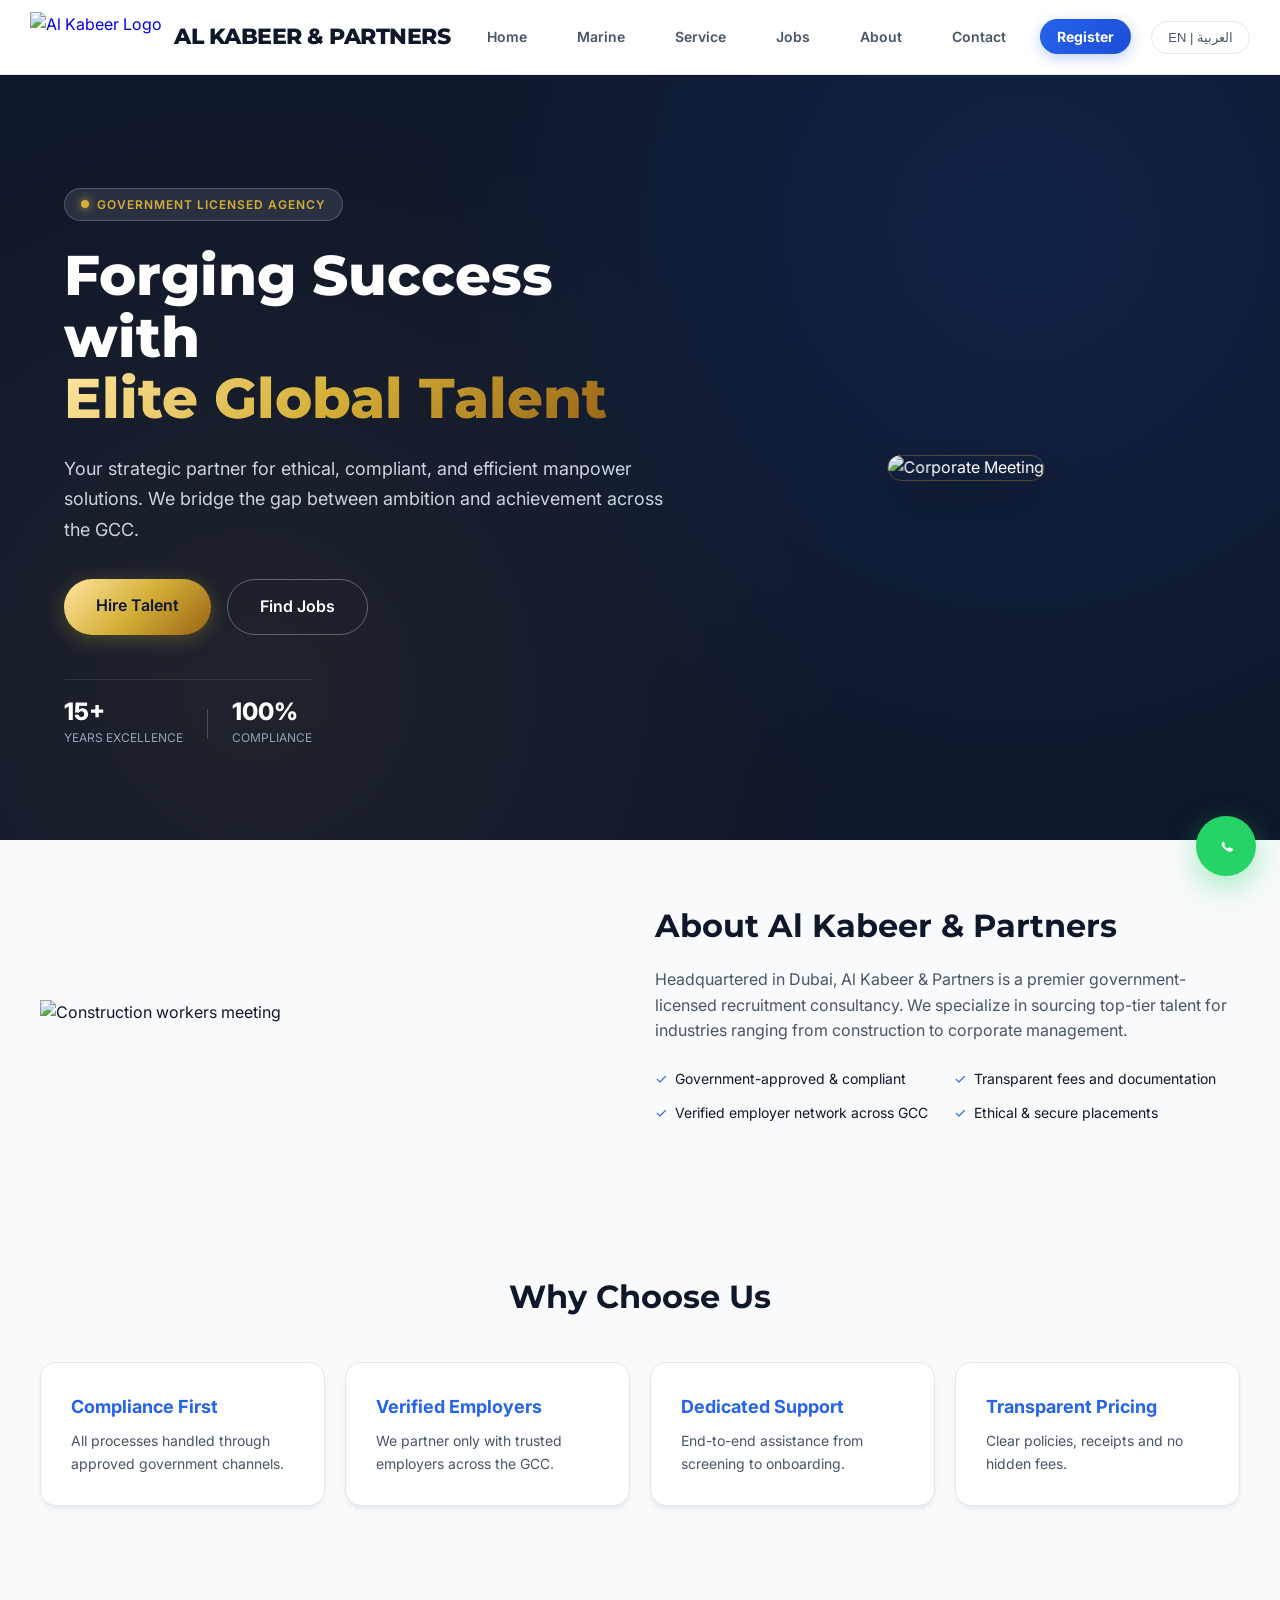
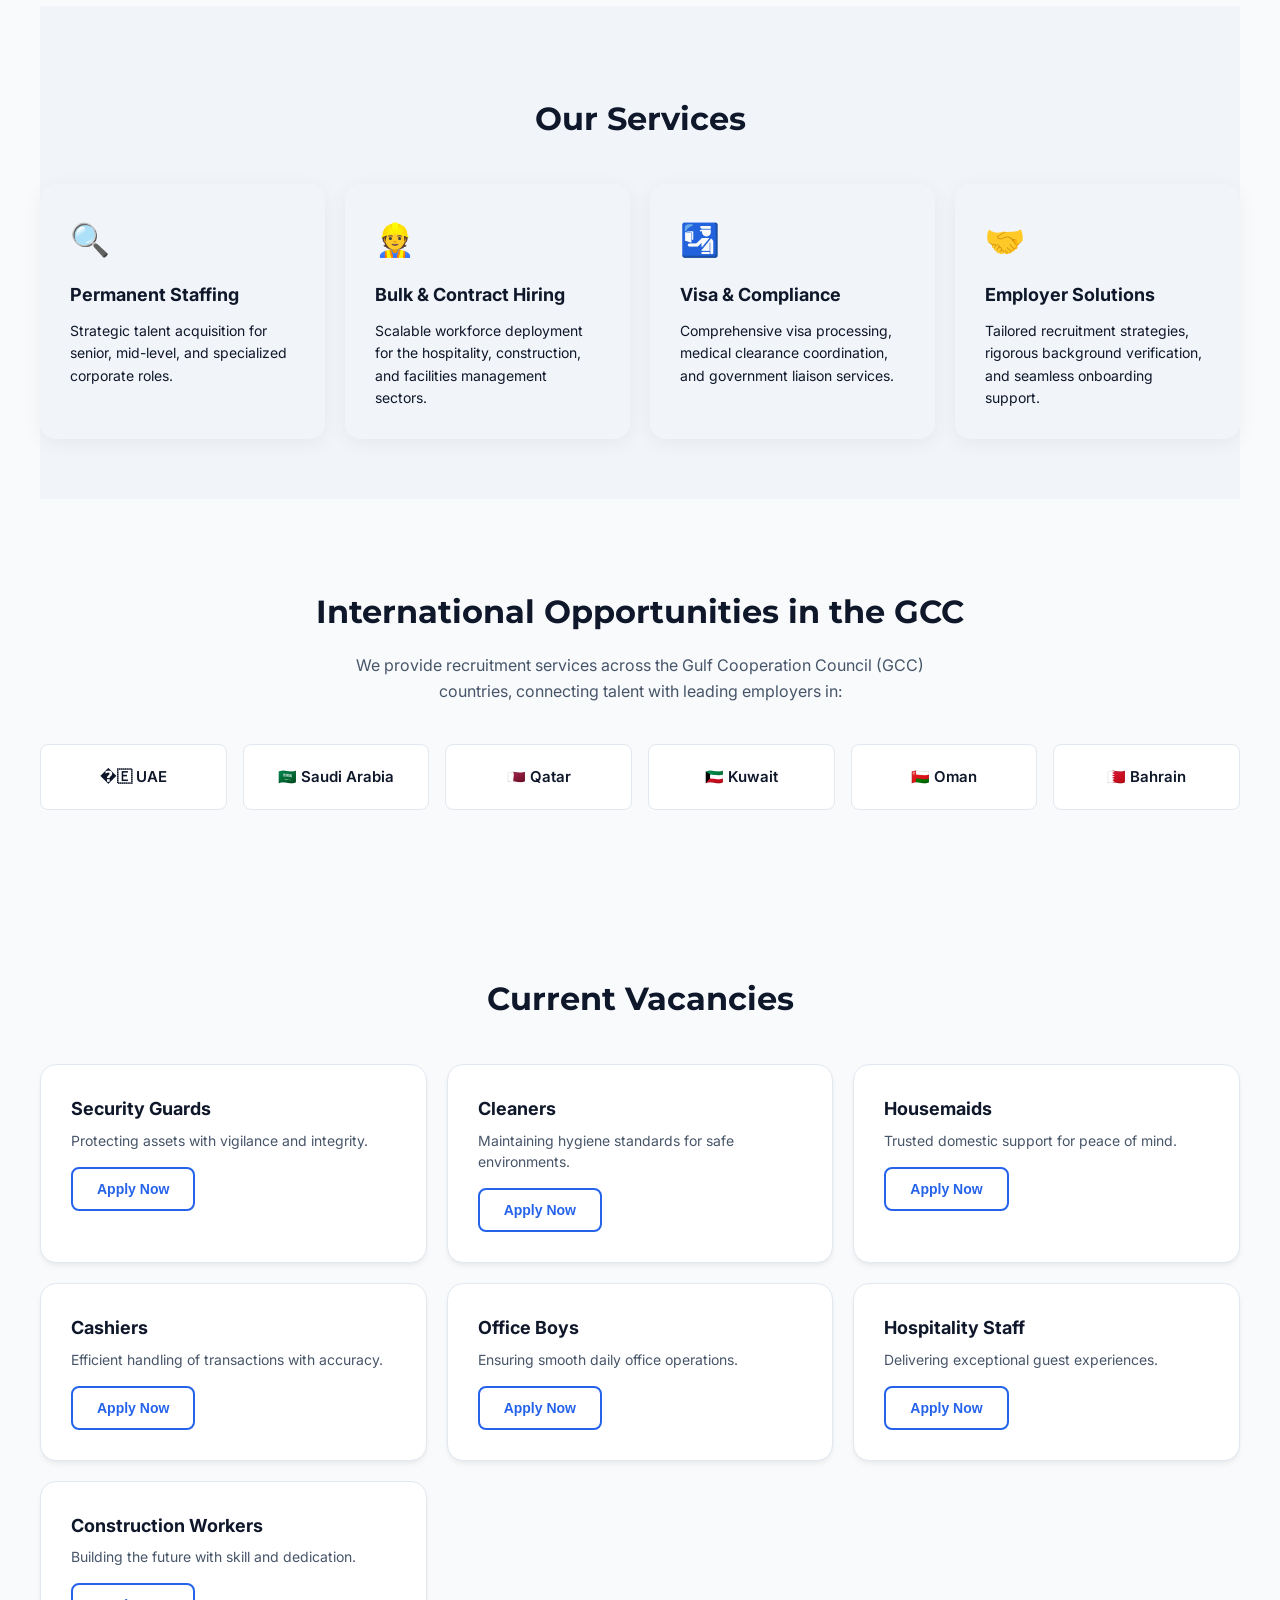
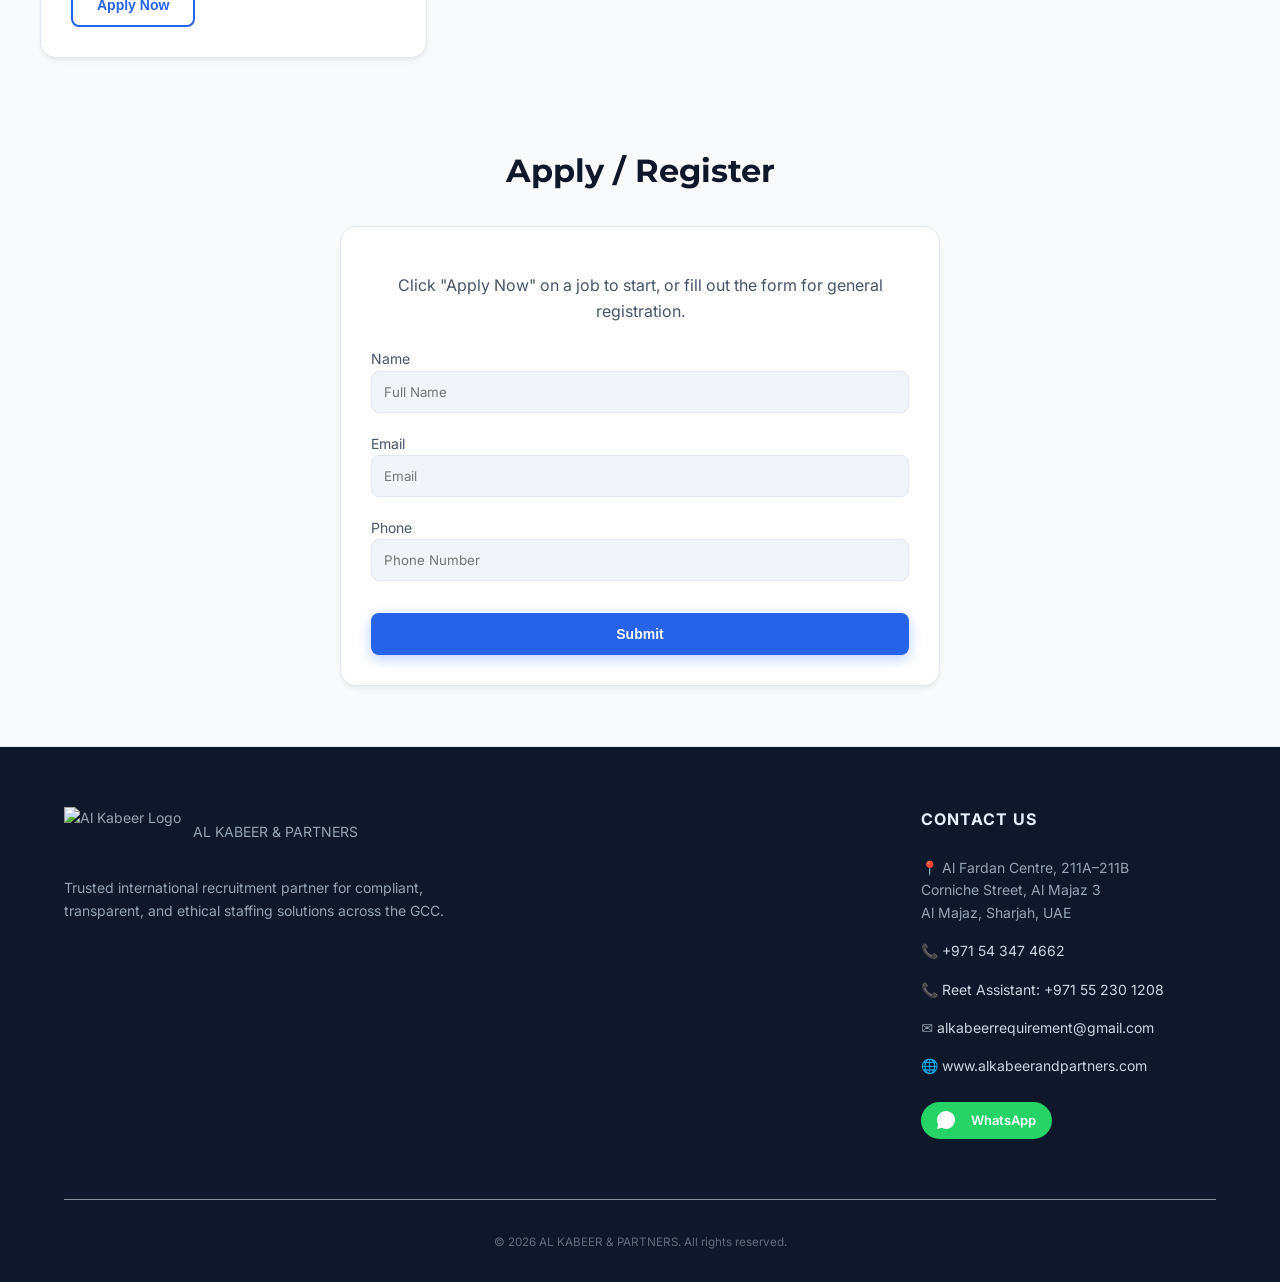
==== index.html @ b38a4954 "Add files via upload" ====
<!DOCTYPE html>
<html lang="en">
<head>
  <meta charset="utf-8">
  <meta name="viewport" content="width=device-width,initial-scale=1">
  <meta name="description" content="AL KABEER & PARTNERS — Government-approved international recruitment & manpower consultancy for GCC countries.">
  <meta name="robots" content="index,follow">
  <link rel="canonical" href="https://alkabeerandpartners.com/">
  <title>AL KABEER & PARTNERS — Consulting Group</title>
  <link rel="icon" href="assets/favicon.svg" type="image/svg+xml">
  <link rel="stylesheet" href="styles.css">
  <link rel="preconnect" href="https://fonts.gstatic.com" crossorigin>
  <link href="https://fonts.googleapis.com/css2?family=Montserrat:wght@600;700;800&family=Inter:wght@300;400;600&display=swap" rel="stylesheet">
  <link href="https://fonts.googleapis.com/css2?family=Tajawal:wght@400;500;700;800&display=swap" rel="stylesheet">
  <link href="https://unpkg.com/aos@2.3.1/dist/aos.css" rel="stylesheet">
  <script type="application/ld+json">
  {
    "@context": "https://schema.org",
    "@type": "Organization",
    "name": "AL KABEER & PARTNERS",
    "url": "https://alkabeerandpartners.com",
    "logo": "https://alkabeerandpartners.com/assets/favicon.svg",
    "sameAs": [],
    "contactPoint": [{
      "@type": "ContactPoint",
      "telephone": "+971-54-347-4662",
      "contactType": "customer service",
      "areaServed": "GCC"
    }]
  }
  </script>
</head>
<body>
  <a class="skip-link" href="#main">Skip to main content</a>
  <nav class="navbar">
    <a href="#home" class="logo">
      <img src="https://i.ibb.co/BV9HbC2Z/Screenshot-2026-02-28-at-12-26-07-AM.png" alt="Al Kabeer Logo" height="50">
      <span class="logo-text">AL KABEER & PARTNERS</span>
    </a>

    <ul class="nav-links">
      <li><a href="#home" data-i18n="nav_home">Home</a></li>
      <li><a href="marine.html" data-i18n="nav_marine">Marine</a></li>
      <li><a href="#services" data-i18n="nav_service">Service</a></li>
      <li><a href="#jobs" data-i18n="nav_jobs">Jobs</a></li>
      <li><a href="#about" data-i18n="nav_about">About</a></li>
      <li><a href="#contact-footer" data-i18n="nav_contact">Contact</a></li>
      <li><a href="#register" class="register-btn" data-i18n="nav_register">Register</a></li>
    </ul>

    <div class="nav-controls">
      <button id="lang-toggle" class="lang-btn">EN | العربية</button>
      <button class="hamburger" aria-label="Toggle navigation">
        <span class="bar"></span>
        <span class="bar"></span>
        <span class="bar"></span>
      </button>
    </div>
  </nav>

  <main id="main" role="main">
    <section id="home" class="hero-premium-section">
      <div class="hero-bg-abstract"></div>
      
      <div class="container hero-container">
        <!-- Text Content -->
        <div class="hero-content" data-aos="fade-up" data-aos-duration="1000">
          <div class="hero-badge">
            <span class="pulse-dot"></span> <span data-i18n="hero_badge">Government Licensed Agency</span>
          </div>
          
          <h1 class="hero-title">
            <span data-i18n="hero_title_1">Forging Success with</span> <br>
            <span class="text-gold-gradient" data-i18n="hero_title_2">Elite Global Talent</span>
          </h1>
          
          <p class="hero-description" data-i18n="hero_desc">
            Your strategic partner for ethical, compliant, and efficient manpower solutions. We bridge the gap between ambition and achievement across the GCC.
          </p>
          
          <div class="hero-cta-group">
            <a href="#register" class="btn-gold-primary" data-i18n="btn_hire">Hire Talent</a>
            <a href="#jobs" class="btn-outline-light" data-i18n="btn_find_jobs">Find Jobs</a>
          </div>

          <div class="hero-metrics">
            <div class="metric-item"><strong>15+</strong> <span data-i18n="metric_years">Years Excellence</span></div>
            <div class="metric-divider"></div>
            <div class="metric-item"><strong>100%</strong> <span data-i18n="metric_compliance">Compliance</span></div>
          </div>
        </div>

        <!-- Visual Content -->
        <div class="hero-visual-wrapper" data-aos="fade-left" data-aos-duration="1200">
          <div class="hero-image-frame">
            <img src="https://images.unsplash.com/photo-1556761175-5973dc0f32e7?auto=format&fit=crop&w=1000&q=80" alt="Corporate Meeting" class="hero-main-img">
            <div class="gold-border-accent"></div>
          </div>
        </div>
      </div>
    </section>

    <section id="about" class="about container about-two-column">
      <div class="about-grid">
        <div class="about-media" data-aos="fade-right">
          <img src="https://images.unsplash.com/photo-1541888946425-d81bb19240f5?auto=format&fit=crop&w=1000&q=80" alt="Construction workers meeting" class="img-cover">
        </div>
        <div class="about-copy" data-aos="fade-left">
          <h2 data-i18n="about_title">About Al Kabeer &amp; Partners</h2>
          <p data-i18n="about_desc">Headquartered in Dubai, Al Kabeer & Partners is a premier government-licensed recruitment consultancy. We specialize in sourcing top-tier talent for industries ranging from construction to corporate management.</p>
          <ul class="about-list">
            <li data-i18n="about_li_1">Government-approved & compliant</li>
            <li data-i18n="about_li_2">Transparent fees and documentation</li>
            <li data-i18n="about_li_3">Verified employer network across GCC</li>
            <li data-i18n="about_li_4">Ethical & secure placements</li>
          </ul>
        </div>
      </div>
    </section>

    <section id="why" class="why container">
      <h2 data-i18n="why_title">Why Choose Us</h2>
      <div class="why-grid">
        <div class="why-item card">
          <h4 data-i18n="why_1_title">Compliance First</h4>
          <p data-i18n="why_1_desc">All processes handled through approved government channels.</p>
        </div>
        <div class="why-item card">
          <h4 data-i18n="why_2_title">Verified Employers</h4>
          <p data-i18n="why_2_desc">We partner only with trusted employers across the GCC.</p>
        </div>
        <div class="why-item card">
          <h4 data-i18n="why_3_title">Dedicated Support</h4>
          <p data-i18n="why_3_desc">End-to-end assistance from screening to onboarding.</p>
        </div>
        <div class="why-item card">
          <h4 data-i18n="why_4_title">Transparent Pricing</h4>
          <p data-i18n="why_4_desc">Clear policies, receipts and no hidden fees.</p>
        </div>
      </div>
    </section>

    <section id="services" class="services container">
      <h2 data-i18n="services_title">Our Services</h2>
      <div class="services-grid">
        <article class="service card">
          <div class="service-icon">🔍</div>
          <h3 data-i18n="serv_1_title">Permanent Staffing</h3>
          <p data-i18n="serv_1_desc">Strategic talent acquisition for senior, mid-level, and specialized corporate roles.</p>
        </article>
        <article class="service card">
          <div class="service-icon">👷</div>
          <h3 data-i18n="serv_2_title">Bulk &amp; Contract Hiring</h3>
          <p data-i18n="serv_2_desc">Scalable workforce deployment for the hospitality, construction, and facilities management sectors.</p>
        </article>
        <article class="service card">
          <div class="service-icon">🛂</div>
          <h3 data-i18n="serv_3_title">Visa &amp; Compliance</h3>
          <p data-i18n="serv_3_desc">Comprehensive visa processing, medical clearance coordination, and government liaison services.</p>
        </article>
        <article class="service card">
          <div class="service-icon">🤝</div>
          <h3 data-i18n="serv_4_title">Employer Solutions</h3>
          <p data-i18n="serv_4_desc">Tailored recruitment strategies, rigorous background verification, and seamless onboarding support.</p>
        </article>
      </div>
    </section>

    <section id="gcc-countries" class="container">
      <h2 data-i18n="gcc_title">International Opportunities in the GCC</h2>
      <p data-i18n="gcc_desc">We provide recruitment services across the Gulf Cooperation Council (GCC) countries, connecting talent with leading employers in:</p>
      <ul class="gcc-grid">
        <li class="gcc-item" data-i18n="country_uae">�🇪 UAE</li>
        <li class="gcc-item" data-i18n="country_ksa">🇸🇦 Saudi Arabia</li>
        <li class="gcc-item" data-i18n="country_qatar">🇶🇦 Qatar</li>
        <li class="gcc-item" data-i18n="country_kuwait">🇰🇼 Kuwait</li>
        <li class="gcc-item" data-i18n="country_oman">🇴🇲 Oman</li>
        <li class="gcc-item" data-i18n="country_bahrain">🇧🇭 Bahrain</li>
      </ul>
    </section>

    <section id="jobs" class="jobs container">
      <h2 data-i18n="jobs_title">Current Vacancies</h2>
      <div class="job-grid">
        <div class="job card">
          <h4 data-i18n="job_security">Security Guards</h4>
          <p class="role-desc" data-i18n="desc_security">Protecting assets with vigilance and integrity.</p>
          <button class="btn btn-outline apply-btn" data-job="Security Guards" data-i18n="btn_apply">Apply Now</button>
        </div>
        <div class="job card">
          <h4 data-i18n="job_cleaners">Cleaners</h4>
          <p class="role-desc" data-i18n="desc_cleaners">Maintaining hygiene standards for safe environments.</p>
          <button class="btn btn-outline apply-btn" data-job="Cleaners" data-i18n="btn_apply">Apply Now</button>
        </div>
        <div class="job card">
          <h4 data-i18n="job_housemaids">Housemaids</h4>
          <p class="role-desc" data-i18n="desc_housemaids">Trusted domestic support for peace of mind.</p>
          <button class="btn btn-outline apply-btn" data-job="Housemaids" data-i18n="btn_apply">Apply Now</button>
        </div>
        <div class="job card">
          <h4 data-i18n="job_cashiers">Cashiers</h4>
          <p class="role-desc" data-i18n="desc_cashiers">Efficient handling of transactions with accuracy.</p>
          <button class="btn btn-outline apply-btn" data-job="Cashiers" data-i18n="btn_apply">Apply Now</button>
        </div>
        <div class="job card">
          <h4 data-i18n="job_officeboys">Office Boys</h4>
          <p class="role-desc" data-i18n="desc_officeboys">Ensuring smooth daily office operations.</p>
          <button class="btn btn-outline apply-btn" data-job="Office Boys" data-i18n="btn_apply">Apply Now</button>
        </div>
        <div class="job card">
          <h4 data-i18n="job_hospitality">Hospitality Staff</h4>
          <p class="role-desc" data-i18n="desc_hospitality">Delivering exceptional guest experiences.</p>
          <button class="btn btn-outline apply-btn" data-job="Hospitality Staff" data-i18n="btn_apply">Apply Now</button>
        </div>
        <div class="job card">
          <h4 data-i18n="job_construction">Construction Workers</h4>
          <p class="role-desc" data-i18n="desc_construction">Building the future with skill and dedication.</p>
          <button class="btn btn-outline apply-btn" data-job="Construction Workers" data-i18n="btn_apply">Apply Now</button>
        </div>
      </div>
    </section>

    <section id="register" class="register container">
      <h2 data-i18n="register_title">Apply / Register</h2>
      <div class="card register-card">
        <p style="text-align:center; color:var(--text-secondary); margin-bottom:24px;" data-i18n="register_desc">Click "Apply Now" on a job to start, or fill out the form for general registration.</p>
        <form id="applyForm" class="contact-form">
          <input type="hidden" name="job" id="job">
          <label><span data-i18n="lbl_name">Name</span><input type="text" name="name" placeholder="Full Name" data-i18n-placeholder="ph_name" required></label>
          <label><span data-i18n="lbl_email">Email</span><input type="email" name="email" placeholder="Email" data-i18n-placeholder="ph_email" required></label>
          <label><span data-i18n="lbl_phone">Phone</span><input type="tel" name="phone" placeholder="Phone Number" data-i18n-placeholder="ph_phone" required></label>
          <button class="btn btn-primary btn-full-width" type="submit" data-i18n="btn_submit">Submit</button>
        </form>
      </div>
    </section>
  </main>

  <footer id="contact-footer" class="site-footer" role="contentinfo" data-aos="fade-in">
    <div class="container">
      <div class="footer-content">
        <div class="footer-col">
          <div class="footer-brand-lockup">
            <img src="https://i.ibb.co/BV9HbC2Z/Screenshot-2026-02-28-at-12-26-07-AM.png" alt="Al Kabeer Logo" height="50">
            <span class="brand-name">AL KABEER & PARTNERS</span>
          </div>
          <p class="footer-tagline">
            Trusted international recruitment partner for compliant, transparent, and ethical staffing solutions across the GCC.
          </p>
        </div>
        
        <div class="footer-col map-col">
          <iframe src="https://www.google.com/maps/embed?pb=!1m18!1m12!1m3!1d3606.684349678964!2d55.3745!3d25.3145!2m3!1f0!2f0!3f0!3m2!1i1024!2i768!4f13.1!3m3!1m2!1s0x0%3A0x0!2zMjXCsDE4JzUyLjIiTiA1NcKwMjInMjguMiJF!5e0!3m2!1sen!2sae!4v1630000000000!5m2!1sen!2sae" width="100%" height="200" style="border:0; border-radius:12px; opacity:0.8;" allowfullscreen="" loading="lazy"></iframe>
        </div>

        <div class="footer-col">
          <h4>Contact Us</h4>
          <ul class="footer-contact-list">
            <li><span class="icon">📍</span> Al Fardan Centre, 211A–211B<br>Corniche Street, Al Majaz 3<br>Al Majaz, Sharjah, UAE</li>
            <li><span class="icon">📞</span> <a href="tel:+971543474662">+971 54 347 4662</a></li>
            <li><span class="icon">📞</span> <a href="tel:+971552301208">Reet Assistant: +971 55 230 1208</a></li>
            <li><span class="icon">✉️</span> <a href="mailto:alkabeerrequirement@gmail.com">alkabeerrequirement@gmail.com</a></li>
            <li><span class="icon">🌐</span> <a href="https://alkabeerandpartners.com/" target="_blank">www.alkabeerandpartners.com</a></li>
            <li>
              <a href="https://wa.me/971543474662" class="whatsapp-btn-glow" target="_blank" rel="noopener noreferrer">
                <svg width="18" height="18" viewBox="0 0 24 24" style="fill: #fff; margin-right: 8px;"><path d="M20.52 3.48A11.94 11.94 0 0012 0C5.373 0 .012 5.36 0 12c0 2.12.552 4.19 1.6 6.02L0 24l6.24-1.64A12 12 0 0024 12c0-3.2-1.25-6.19-3.48-8.52zM17.1 14.2c-.25-.12-1.47-.72-1.7-.8-.23-.07-.4-.12-.57.12-.17.25-.66.8-.82.96-.15.16-.3.18-.55.06-.25-.12-1.05-.39-2-1.23-.74-.66-1.24-1.48-1.39-1.72-.15-.25-.02-.38.11-.5.11-.11.25-.3.37-.45.12-.15.16-.25.25-.42.09-.17.05-.31-.03-.42-.08-.11-.57-1.37-.78-1.87-.2-.49-.41-.42-.57-.42-.15 0-.33-.02-.51-.02-.18 0-.47.07-.72.34-.25.27-.95.93-.95 2.28 0 1.34.98 2.64 1.12 2.82.14.17 1.93 2.98 4.68 4.18 3 1.34 3.46 1.14 4.08 1.07.62-.07 1.97-.8 2.25-1.57.28-.77.28-1.43.2-1.57-.08-.14-.28-.22-.57-.35z"></path></svg>
                WhatsApp
              </a>
            </li>
          </ul>
        </div>
      </div>

      <div class="footer-bottom">
        <small>© <span id="year">2026</span> AL KABEER & PARTNERS. All rights reserved.</small>
      </div>
    </div>
  </footer>

  <a class="whatsapp-fab" href="https://wa.me/971543474662" target="_blank" rel="noopener noreferrer" aria-label="WhatsApp">
    <svg width="22" height="22" viewBox="0 0 24 24" fill="none" xmlns="http://www.w3.org/2000/svg"><path d="M20.52 3.48A11.94 11.94 0 0012 0C5.373 0 .012 5.36 0 12c0 2.12.552 4.19 1.6 6.02L0 24l6.24-1.64A12 12 0 0024 12c0-3.2-1.25-6.19-3.48-8.52z" fill="#25D366"/><path d="M17.1 14.2c-.25-.12-1.47-.72-1.7-.8-.23-.07-.4-.12-.57.12-.17.25-.66.8-.82.96-.15.16-.3.18-.55.06-.25-.12-1.05-.39-2-1.23-.74-.66-1.24-1.48-1.39-1.72-.15-.25-.02-.38.11-.5.11-.11.25-.3.37-.45.12-.15.16-.25.25-.42.09-.17.05-.31-.03-.42-.08-.11-.57-1.37-.78-1.87-.2-.49-.41-.42-.57-.42-.15 0-.33-.02-.51-.02-.18 0-.47.07-.72.34-.25.27-.95.93-.95 2.28 0 1.34.98 2.64 1.12 2.82.14.17 1.93 2.98 4.68 4.18 3 1.34 3.46 1.14 4.08 1.07.62-.07 1.97-.8 2.25-1.57.28-.77.28-1.43.2-1.57-.08-.14-.28-.22-.57-.35z" fill="#fff"/></svg>
  </a>

  <noscript><style>.modal{display:none!important}.main-nav{display:block!important}</style><div style="padding:12px;background:#fff3cd;color:#856404">This site works best with JavaScript enabled.</div></noscript>
  <script src="https://cdn.jsdelivr.net/npm/emailjs-com@3/dist/email.min.js"></script>
  <script src="https://unpkg.com/aos@2.3.1/dist/aos.js"></script>
  <script src="script.js"></script>
</body>
</html>
---- styles.css ----
:root {
  /* MODERN CORPORATE PALETTE (Slate & Electric Blue) */
  --royal-blue: #2563eb;       /* Vivid Blue */
  --royal-blue-dark: #1e40af;  /* Deep Blue */
  --navy: #0f172a;             /* Slate 900 */
  --slate-light: #f1f5f9;      /* Slate 100 */
  --white: #ffffff;
  
  /* PREMIUM GOLD ACCENTS */
  --gold-main: #D4AF37;
  --gold-gradient: linear-gradient(135deg, #FFE5A0 0%, #D4AF37 50%, #996515 100%);
  
  /* THEME VARIABLES (Light Mode Default) */
  --bg-body: #f8fafc;          /* Crisp Off-White */
  --bg-card: #ffffff;
  --bg-light: #f1f5f9;
  
  --text-primary: #0f172a;     /* Dark Navy Text */
  --text-secondary: #475569;   /* Slate Grey Text */
  --text-muted: #94a3b8;

  --accent: var(--royal-blue);
  --accent-hover: var(--royal-blue-dark);
  
  --border-subtle: #e2e8f0;    /* Light Grey Border */
  --border-focus: #3b82f6;
  
  --shadow-card: 0 4px 6px -1px rgba(0, 0, 0, 0.05), 0 2px 4px -1px rgba(0, 0, 0, 0.03);
  --shadow-elevated: 0 20px 25px -5px rgba(0, 0, 0, 0.1), 0 10px 10px -5px rgba(0, 0, 0, 0.04);
  --shadow-glow: 0 4px 14px 0 rgba(37, 99, 235, 0.3);
  
  --font-main: 'Inter', system-ui, -apple-system, sans-serif;
  --font-head: 'Montserrat', system-ui, sans-serif;
  --max-width: 1200px;

  /* Dynamic Backgrounds */
  --bg-navbar: rgba(255, 255, 255, 0.9);
  --bg-hero-gradient: linear-gradient(135deg, #f8fafc 0%, #e2e8f0 100%);
  --text-gradient-start: #1e40af;
}

* {
  max-width: 100%;
  box-sizing: border-box;
  word-wrap: break-word;
}

html, body {
  margin: 0;
  padding: 0;
  width: 100%;
  overflow-x: hidden;
}

body {
  font-family: var(--font-main);
  color: var(--text-primary) !important;
  background-color: var(--bg-body) !important;
  line-height: 1.6;
  position: relative;
  -webkit-font-smoothing: antialiased;
}

/* TEXT FIX – mobile + desktop */
p, h1, h2, h3, h4, h5, h6, span, a, li {
  max-width: 100%;
  word-wrap: break-word;
  overflow-wrap: break-word;
  white-space: normal;
}

/* Accessibility */
.skip-link {
  position: absolute;
  width: 1px;
  height: 1px;
  padding: 0;
  margin: -1px;
  overflow: hidden;
  clip: rect(0, 0, 0, 0);
  white-space: nowrap;
  border: 0;
}
.skip-link:focus {
  clip: auto;
  width: auto;
  height: auto;
  margin: 0;
  top: 12px;
  left: 12px;
  background: #fff;
  color: #000;
  padding: 8px;
  border-radius: 6px;
  z-index: 9999;
}
[dir="rtl"] .skip-link:focus {
  left: auto;
  right: 12px;
}

/* Layout */
.container{max-width:var(--max-width);margin:0 auto;padding:0 24px}

/* NAVBAR BASE */
.navbar {
  display: flex;
  justify-content: space-between;
  align-items: center;
  padding: 12px 30px;
  font-family: var(--font-main);
  position: sticky;
  top: 0;
  z-index: 1000;
  background: var(--bg-navbar) !important;
  backdrop-filter: blur(16px);
  border-bottom: 1px solid var(--border-subtle);
}

/* LOGO */
.logo {
  display: flex;
  align-items: center;
  gap: 12px;
  text-decoration: none;
}

.logo-text {
  color: var(--text-primary);
  font-size: 22px;
  font-weight: 800;
  font-family: var(--font-head);
  letter-spacing: -0.5px;
}

/* LINKS */
.nav-links {
  list-style: none;
  display: flex;
  gap: 18px;
  margin: 0;
  padding: 0;
}

.nav-links a {
  text-decoration: none;
  padding: 8px 16px;
  border-radius: 50px; /* Pill shape */
  background-color: transparent;
  box-shadow: none;
  transition: all 0.2s ease;
  color: var(--text-secondary);
  font-weight: 600;
  font-size: 14px;
}

/* HOVER / TOUCH EFFECT */
.nav-links a:hover {
  background-color: rgba(37, 99, 235, 0.1);
  box-shadow: none;
  transform: translateY(0);
  color: var(--accent);
}

/* REGISTER BUTTON – EXTRA STRONG */
.nav-links a.register-btn {
  background: linear-gradient(135deg, #2563eb, #1d4ed8);
  color: #ffffff;
  box-shadow: var(--shadow-glow);
  font-weight: 700;
  border: 1px solid transparent;
}

.nav-links a.register-btn:hover {
  background: linear-gradient(135deg, #3b82f6, #2563eb);
  transform: translateY(-1px);
  box-shadow: 0 6px 20px rgba(37, 99, 235, 0.4);
}

/* LANGUAGE BUTTON */
.lang-btn {
  background: transparent;
  border: 1px solid var(--border-subtle);
  color: var(--text-secondary);
  font-size: 13px;
  padding: 8px 16px;
  border-radius: 50px;
  cursor: pointer;
}

.nav-controls {
  display: flex;
  align-items: center;
  gap: 12px;
}

/* HAMBURGER MENU (Mobile) */
.hamburger {
  display: none;
  cursor: pointer;
  background: transparent;
  border: none;
  padding: 0;
  z-index: 1100;
  flex-direction: column;
  gap: 6px;
}

.hamburger .bar {
  display: block;
  width: 25px;
  height: 2px;
  background-color: var(--text-primary);
  transition: all 0.3s ease-in-out;
}

/* Hamburger Animation to X */
.hamburger.active .bar:nth-child(2) {
  opacity: 0;
}
.hamburger.active .bar:nth-child(1) {
  transform: translateY(8px) rotate(45deg);
}
.hamburger.active .bar:nth-child(3) {
  transform: translateY(-8px) rotate(-45deg);
}

/* Buttons (General) */
.btn{font-weight:600;padding:12px 24px;border-radius:8px;border:1px solid transparent;cursor:pointer;transition:all 0.2s;font-size:14px}
.btn-primary{background:var(--accent);color:#fff; box-shadow: var(--shadow-glow);}
.btn-primary:hover{background:var(--accent-hover); transform:translateY(-2px);}
.btn-outline{background:transparent;border:2px solid var(--accent);color:var(--accent)}
.btn-outline:hover{background:var(--accent); color: #fff; border-color:var(--accent);}

/* Hero Section */
.hero-premium-section {
  position: relative;
  padding: 100px 0 80px;
  background: #0f172a; /* Dark Navy for Premium Feel */
  color: #fff;
  overflow: hidden;
  min-height: 85vh;
  display: flex;
  align-items: center;
}

.hero-bg-abstract {
  position: absolute; inset: 0; z-index: 0;
  background: radial-gradient(circle at 80% 20%, rgba(37, 99, 235, 0.15) 0%, transparent 50%),
              radial-gradient(circle at 20% 80%, rgba(212, 175, 55, 0.08) 0%, transparent 50%);
}

.hero-container {
  position: relative; z-index: 2;
  display: grid; grid-template-columns: 1fr; gap: 50px;
  align-items: center;
}

/* Hero Text Content */
.hero-content { display: flex; flex-direction: column; gap: 24px; text-align: center; align-items: center; }

.hero-badge {
  display: inline-flex; align-items: center; gap: 8px;
  padding: 6px 16px; background: rgba(255, 255, 255, 0.1);
  border: 1px solid rgba(255, 255, 255, 0.2);
  border-radius: 50px; font-size: 12px; font-weight: 600;
  text-transform: uppercase; letter-spacing: 1px; color: var(--gold-main);
}
.pulse-dot { width: 8px; height: 8px; background: var(--gold-main); border-radius: 50%; box-shadow: 0 0 10px var(--gold-main); }

.hero-title {
  font-family: var(--font-head); font-size: 42px; line-height: 1.1;
  font-weight: 800; color: #fff; margin: 0;
}

.text-gold-gradient {
  background: var(--gold-gradient);
  -webkit-background-clip: text; -webkit-text-fill-color: transparent;
}

.hero-description {
  font-size: 16px; color: #cbd5e1; max-width: 600px; line-height: 1.7; margin: 0;
}

/* Hero Buttons */
.hero-cta-group { display: flex; gap: 16px; flex-wrap: wrap; justify-content: center; margin-top: 10px; }

.btn-gold-primary {
  background: var(--gold-gradient);
  color: #0f172a; padding: 14px 32px; border-radius: 50px;
  font-weight: 600;
  text-decoration: none;
  box-shadow: 0 4px 20px rgba(212, 175, 55, 0.3);
  transition: transform 0.2s, box-shadow 0.2s;
}
.btn-gold-primary:hover { transform: translateY(-2px); box-shadow: 0 8px 25px rgba(212, 175, 55, 0.5); }

.btn-outline-light {
  background: transparent; border: 1px solid rgba(255, 255, 255, 0.3);
  color: #fff; padding: 14px 32px; border-radius: 50px;
  font-weight: 600; text-decoration: none;
  transition: all 0.2s;
}
.btn-outline-light:hover { border-color: #fff; background: rgba(255, 255, 255, 0.05); }

/* Metrics */
.hero-metrics {
  display: flex; align-items: center; gap: 24px; margin-top: 20px;
  padding-top: 20px; border-top: 1px solid rgba(255, 255, 255, 0.1);
}
.metric-item { display: flex; flex-direction: column; align-items: center; }
.metric-item strong { font-size: 24px; color: #fff; font-weight: 800; line-height: 1; }
.metric-item span { font-size: 12px; color: #94a3b8; text-transform: uppercase; margin-top: 4px; }
.metric-divider { width: 1px; height: 30px; background: rgba(255, 255, 255, 0.2); }

/* Hero Visual */
.hero-visual-wrapper { display: flex; justify-content: center; position: relative; }
.hero-image-frame { position: relative; max-width: 500px; border-radius: 20px; overflow: hidden; box-shadow: 0 20px 50px rgba(0,0,0,0.3); }
.hero-main-img { width: 100%; display: block; border-radius: 20px; }
.gold-border-accent {
  position: absolute; inset: 0; border: 1px solid rgba(212, 175, 55, 0.3);
  border-radius: 20px; pointer-events: none;
}

/* Desktop Adjustments */
@media (min-width: 900px) {
  .hero-container { grid-template-columns: 1.2fr 1fr; text-align: left; }
  .hero-content { align-items: flex-start; text-align: left; }
  .hero-title { font-size: 56px; }
  .hero-description { font-size: 18px; }
  .hero-cta-group { justify-content: flex-start; }
  .metric-item { align-items: flex-start; }
  
  /* Visual Offset */
  .hero-image-frame { transform: perspective(1000px) rotateY(-5deg); transition: transform 0.5s; }
  .hero-visual-wrapper:hover .hero-image-frame { transform: perspective(1000px) rotateY(0deg); }
}

/* Marine Hero Specifics */
.hero-marine {
  background: linear-gradient(to right, #0f172a 30%, rgba(15, 23, 42, 0.4) 100%), url('https://i.ibb.co/xKgCb4BK/Screenshot-2026-02-28-at-12-58-43-AM.png');
  background-size: cover; /* Ya 'contain' agar aap puri photo dikhana chahte hain bina crop kiye */
  background-position: right center; /* Photo ko right side align karega */
}

/* Cards */
.card{background:var(--bg-card); padding:30px;border-radius:16px;box-shadow:var(--shadow-card);border:1px solid var(--border-subtle);transition:transform 0.3s, box-shadow 0.3s}
.card:hover{transform:translateY(-8px);box-shadow:var(--shadow-elevated);border-color:var(--accent)}

/* About Section */
.about{padding:60px 0}
.about-two-column .about-grid{display:grid;grid-template-columns:1fr;gap:30px;align-items:center}
.about-copy h2{font-family:var(--font-head);font-size:32px;margin:0 0 16px;color:var(--text-primary)}
.about-copy p{color:var(--text-secondary);margin-bottom:24px}
.about-list{list-style:none;padding:0;margin:0;display:grid;grid-template-columns:1fr;gap:12px}
.about-list li{font-size:14px;color:var(--text-primary);display:flex;align-items:center;gap:8px}
.about-list li::before{content:"✓";color:var(--accent)}

/* Why Choose Us */
.why{padding:60px 0}
.why h2{font-family:var(--font-head);font-size:32px;text-align:center;margin-bottom:40px}
.why-grid{display:grid;grid-template-columns:1fr;gap:20px}
.why-item h4{color:var(--accent);margin:0 0 8px;font-size:18px}
.why-item p{color:var(--text-secondary);font-size:14px;margin:0}

/* Services Section - Light Theme */
#services {
  background-color: var(--bg-light);
  color: var(--text-primary);
  padding: 60px 0;
  margin-top: 40px;
}

#services h2 {
  color: var(--text-primary);
  font-family: var(--font-head);
  font-size: 32px;
  text-align: center;
  margin-bottom: 40px;
}

.services-grid {
  display: grid;
  grid-template-columns: 1fr;
  gap: 20px;
}

#services .card {
  background: rgba(255, 255, 255, 0.03);
  border: 1px solid var(--border-light);
  box-shadow: 0 4px 20px rgba(0,0,0,0.05);
}

#services .card:hover {
  box-shadow: 0 12px 30px rgba(65, 105, 225, 0.15);
  transform: translateY(-4px);
}

#services .service-icon { font-size: 32px; margin-bottom: 16px; }
#services h3 { color: var(--text-on-light); margin: 0 0 10px; font-size: 18px; }
#services p { color: var(--text-muted-light); margin: 0; font-size: 14px; }

/* GCC Countries Section */
#gcc-countries { padding: 60px 0; }
#gcc-countries h2 { font-family: var(--font-head); font-size: 32px; text-align: center; margin-bottom: 16px; color: var(--text-primary); }
#gcc-countries p { text-align: center; color: var(--text-secondary); max-width: 600px; margin: 0 auto 40px; }

.gcc-grid {
  display: grid;
  grid-template-columns: repeat(auto-fit, minmax(150px, 1fr));
  gap: 16px;
  list-style: none;
  padding: 0;
}

.gcc-item {
  background: var(--bg-card);
  padding: 20px;
  border-radius: 8px;
  text-align: center;
  border: 1px solid var(--border-subtle);
  color: var(--text-primary);
  font-weight: 600;
  font-size: 15px;
  transition: transform 0.2s, border-color 0.2s, color 0.2s;
  cursor: default;
}

.gcc-item:hover {
  transform: translateY(-4px);
  border-color: var(--accent);
  color: var(--accent);
  box-shadow: var(--shadow-card);
}

/* Jobs Section */
.jobs{padding:60px 0}
.jobs h2{font-family:var(--font-head);font-size:32px;text-align:center;margin-bottom:40px}
.job-grid{display:grid;grid-template-columns:1fr;gap:20px}
.job h4{margin:0 0 6px;color:var(--text-primary); font-size: 18px; font-weight: 700;}
.job .salary{color:var(--text-secondary);margin:0 0 16px;font-size:14px;font-weight:500}
.job .role-desc{color:var(--text-secondary);margin:0 0 16px;font-size:14px;line-height:1.5;}

/* Testimonials */
.testimonials-slider {
  display: flex; gap: 20px; overflow-x: auto; padding-bottom: 20px;
  scroll-snap-type: x mandatory;
}
.testimonial-card {
  min-width: 300px; flex: 0 0 auto; scroll-snap-align: center;
  background: var(--bg-card);
}
.testimonial-card p { font-style: italic; color: var(--text-primary); margin-bottom: 12px; }
.testimonial-card small { color: var(--accent); font-weight: 600; }

/* Contact Section */
.contact{padding:0 0 60px}
.contact h2{font-family:var(--font-head);font-size:32px;margin-bottom:16px}
.contact p{color:var(--text-secondary);margin-bottom:32px;max-width:600px}
.contact-form{max-width:600px;display:flex;flex-direction:column;gap:16px}
.contact-form label{display:block;font-size:14px;color:var(--text-secondary);margin-bottom:4px}

.btn-full-width {
  width: 100%;
  margin-top: 12px;
}

/* Register Section */
.register { padding: 0 0 60px; }
.register h2 { font-family: var(--font-head); font-size: 32px; text-align: center; margin-bottom: 30px; color: var(--text-primary); }
.register-card { max-width: 600px; margin: 0 auto; }

input, textarea, select {
  width: 100%;
  padding: 12px;
  background: #f1f5f9;
  border: 1px solid var(--border-subtle);
  border-radius: 8px;
  color: var(--text-primary);
  font-family: inherit;
  transition: border-color 0.2s;
}

input:focus, textarea:focus {
  outline: none;
  border-color: var(--accent);
  background: #ffffff;
  box-shadow: 0 0 0 3px rgba(37, 99, 235, 0.1);
}

/* Footer */
.site-footer {
  background: #0f172a; /* Always dark footer */
  border-top: 1px solid var(--border-subtle);
  padding: 60px 0 30px;
  font-size: 14px;
  color: #94a3b8;
}

.footer-content { display: grid; grid-template-columns: 1fr; gap: 40px; text-align: center; }
.footer-col h4 { color: #e6f1ff; margin: 0 0 24px; font-size: 16px; text-transform: uppercase; letter-spacing: 1px; }
.footer-brand-lockup { display: flex; align-items: center; gap: 12px; margin-bottom: 20px; }
.footer-contact-list, .footer-links-list { list-style: none; padding: 0; margin: 0; display: flex; flex-direction: column; gap: 16px; }
.footer-contact-list a { color: #cbd5e1; text-decoration: none; }
.footer-contact-list a:hover { color: var(--accent); }
.footer-bottom { text-align: center; margin-top: 60px; padding-top: 30px; border-top: 1px solid var(--border-subtle); opacity: 0.6; }

/* WhatsApp */
.whatsapp-btn-glow {
  display: inline-flex; align-items: center; gap: 8px;
  background: #25D366; color: #fff !important;
  padding: 8px 16px; border-radius: 50px; font-weight: 600;
  margin-top: 8px; font-size: 13px;
}
.whatsapp-fab {
  position: fixed; right: 24px; bottom: 24px;
  background: #25D366; border-radius: 50%;
  width: 60px; height: 60px;
  display: flex; align-items: center; justify-content: center;
  box-shadow: 0 10px 30px rgba(37, 211, 102, 0.4);
  z-index: 100; transition: transform 0.2s;
}
.whatsapp-fab:hover { transform: scale(1.1); }

/* =============================================== */
/* Tablet & Medium Screens */
/* =============================================== */
@media (min-width: 600px) {
  .hero-copy h1 { font-size: 56px; }
  .why-grid, .services-grid { grid-template-columns: repeat(2, 1fr); }
  .job-grid { grid-template-columns: repeat(2, 1fr); }
  .about-list{ grid-template-columns: 1fr 1fr; }
}

/* =============================================== */
/* Desktop & Large Screens */
/* =============================================== */
@media (min-width: 900px) {
  .hero{padding:80px 0;}
  .hero-inner { flex-direction: row; text-align: left; gap: 60px; }
  .hero-actions { justify-content: flex-start; }
  .hero-copy .lead{ margin: 0; }
  .hero-copy h1 { font-size: 64px; }

  .about-two-column .about-grid { grid-template-columns: 1fr 1fr; }
  .why-grid { grid-template-columns: repeat(4, 1fr); }
  .services-grid { grid-template-columns: repeat(4, 1fr); }
  .job-grid { grid-template-columns: repeat(3, 1fr); }

  .footer-content { grid-template-columns: 1.5fr 1fr 1fr; gap: 60px; text-align: left; }
  .footer-brand-lockup { justify-content: flex-start; }
}

/* Mobile & Tablet Adjustments */
@media (max-width: 899px) {
  .navbar {
    /* Keep navbar horizontal */
    flex-direction: row;
    padding: 12px 24px;
  }

  .logo-text {
    display: none; /* Hide text logo on small screens */
  }

  .hamburger {
    display: flex; /* Show hamburger icon */
  }

  .nav-links {
    position: fixed;
    top: 0;
    right: -100%; /* Hidden off-screen to the right */
    width: 100%;
    height: 100vh;
    background: rgba(15, 23, 42, 0.98); /* Dark overlay with blur */
    backdrop-filter: blur(10px);
    flex-direction: column;
    justify-content: center;
    align-items: center;
    gap: 30px;
    transition: right 0.4s cubic-bezier(0.4, 0, 0.2, 1);
    z-index: 1000;
    padding: 20px;
    flex-wrap: nowrap; /* Prevent wrapping inside menu */
  }

  .nav-links.active {
    right: 0; /* Slide in */
  }

  .nav-links a {
    font-size: 20px;
    color: #fff;
    background: transparent;
    border: none;
    box-shadow: none;
  }

  .nav-links a:hover {
    color: var(--royal-blue);
    background: transparent;
  }

  /* Invert hamburger color when menu is open for visibility */
  .hamburger.active .bar {
    background-color: #fff;
  }

  /* RTL Specifics for Mobile Menu */
  [dir="rtl"] .nav-links {
    right: auto;
    left: -100%;
    transition: left 0.4s cubic-bezier(0.4, 0, 0.2, 1);
  }
  [dir="rtl"] .nav-links.active {
    left: 0;
    right: auto;
  }
}

@media (prefers-reduced-motion: reduce) {
  *, *::before, *::after { animation: none !important; transition: none !important; }
}

/* =============================================== */
/* DARK / LIGHT MODE TOGGLE (Checkbox Hack)        */
/* =============================================== */

/* 1. Hide the actual checkbox */
.theme-toggle-checkbox {
  display: none;
}

/* 2. Style the Toggle Button (Label) */
.theme-toggle-label {
  position: fixed;
  bottom: 24px;
  left: 24px;
  width: 60px;
  height: 30px;
  background: rgba(10, 25, 47, 0.8);
  border: 1px solid var(--border-subtle);
  border-radius: 30px;
  cursor: pointer;
  z-index: 9999;
  display: flex;
  align-items: center;
  justify-content: space-between;
  padding: 0 6px;
  box-shadow: 0 4px 12px rgba(0,0,0,0.3);
  backdrop-filter: blur(5px);
  transition: transform 0.2s;
}

.theme-toggle-label:hover {
  transform: scale(1.05);
}

/* The sliding circle */
.theme-toggle-label::after {
  content: '';
  position: absolute;
  top: 3px;
  left: 3px;
  width: 22px;
  height: 22px;
  background: #fff;
  border-radius: 50%;
  transition: transform 0.3s cubic-bezier(0.4, 0.0, 0.2, 1);
  box-shadow: 0 2px 4px rgba(0,0,0,0.2);
}

/* Icons inside the toggle */
.toggle-icon { font-size: 12px; line-height: 1; user-select: none; }

/* 3. LIGHT MODE OVERRIDES (When checkbox is checked) */
/* Actually, this is now DARK MODE overrides since default is light */
body:has(.theme-toggle-checkbox:checked) {
  /* DARK MODE VARIABLES */
  --bg-body: #020617;
  --bg-card: #0f172a;
  --bg-light: #1e293b;
  
  --text-primary: #f8fafc;
  --text-secondary: #94a3b8;
  --text-muted: #64748b;

  --border-subtle: #1e293b;
  --border-focus: #3b82f6;
  
  --bg-navbar: rgba(15, 23, 42, 0.9);
  --bg-hero-gradient: radial-gradient(circle at 50% 50%, #1e293b 0%, #020617 100%);
  --text-gradient-start: #ffffff;
}

/* Move the toggle circle when checked */
body:has(.theme-toggle-checkbox:checked) .theme-toggle-label::after {
  transform: translateX(30px);
}

/* =============================================== */
/* RTL / ARABIC SUPPORT                            */
/* =============================================== */

[dir="rtl"] body {
  font-family: 'Tajawal', 'Segoe UI', Tahoma, sans-serif;
  text-align: right;
  direction: rtl;
}

[dir="rtl"] .nav-links {
  padding-right: 0;
}

[dir="rtl"] .hero-content,
[dir="rtl"] .footer-content,
[dir="rtl"] .footer-col,
[dir="rtl"] .hero-container {
  text-align: right;
}

/* Fix WhatsApp Icon margin in RTL */
[dir="rtl"] .whatsapp-btn-glow svg {
  margin-right: 0 !important;
  margin-left: 8px !important;
}

/* Ensure grid/flex alignment mirrors correctly */
[dir="rtl"] .about-list li::before { margin-left: 8px; margin-right: 0; }

html[dir="rtl"], 
html[dir="rtl"] body {
  overflow-x: hidden;
  width: 100%;
}

html[dir="rtl"] * {
  max-width: 100%;
  word-break: break-word;
}

html[dir="rtl"] .container,
html[dir="rtl"] section,
html[dir="rtl"] .hero,
html[dir="rtl"] .wrapper {
  margin-left: auto !important;
  margin-right: auto !important;
  width: 100% !important;
}
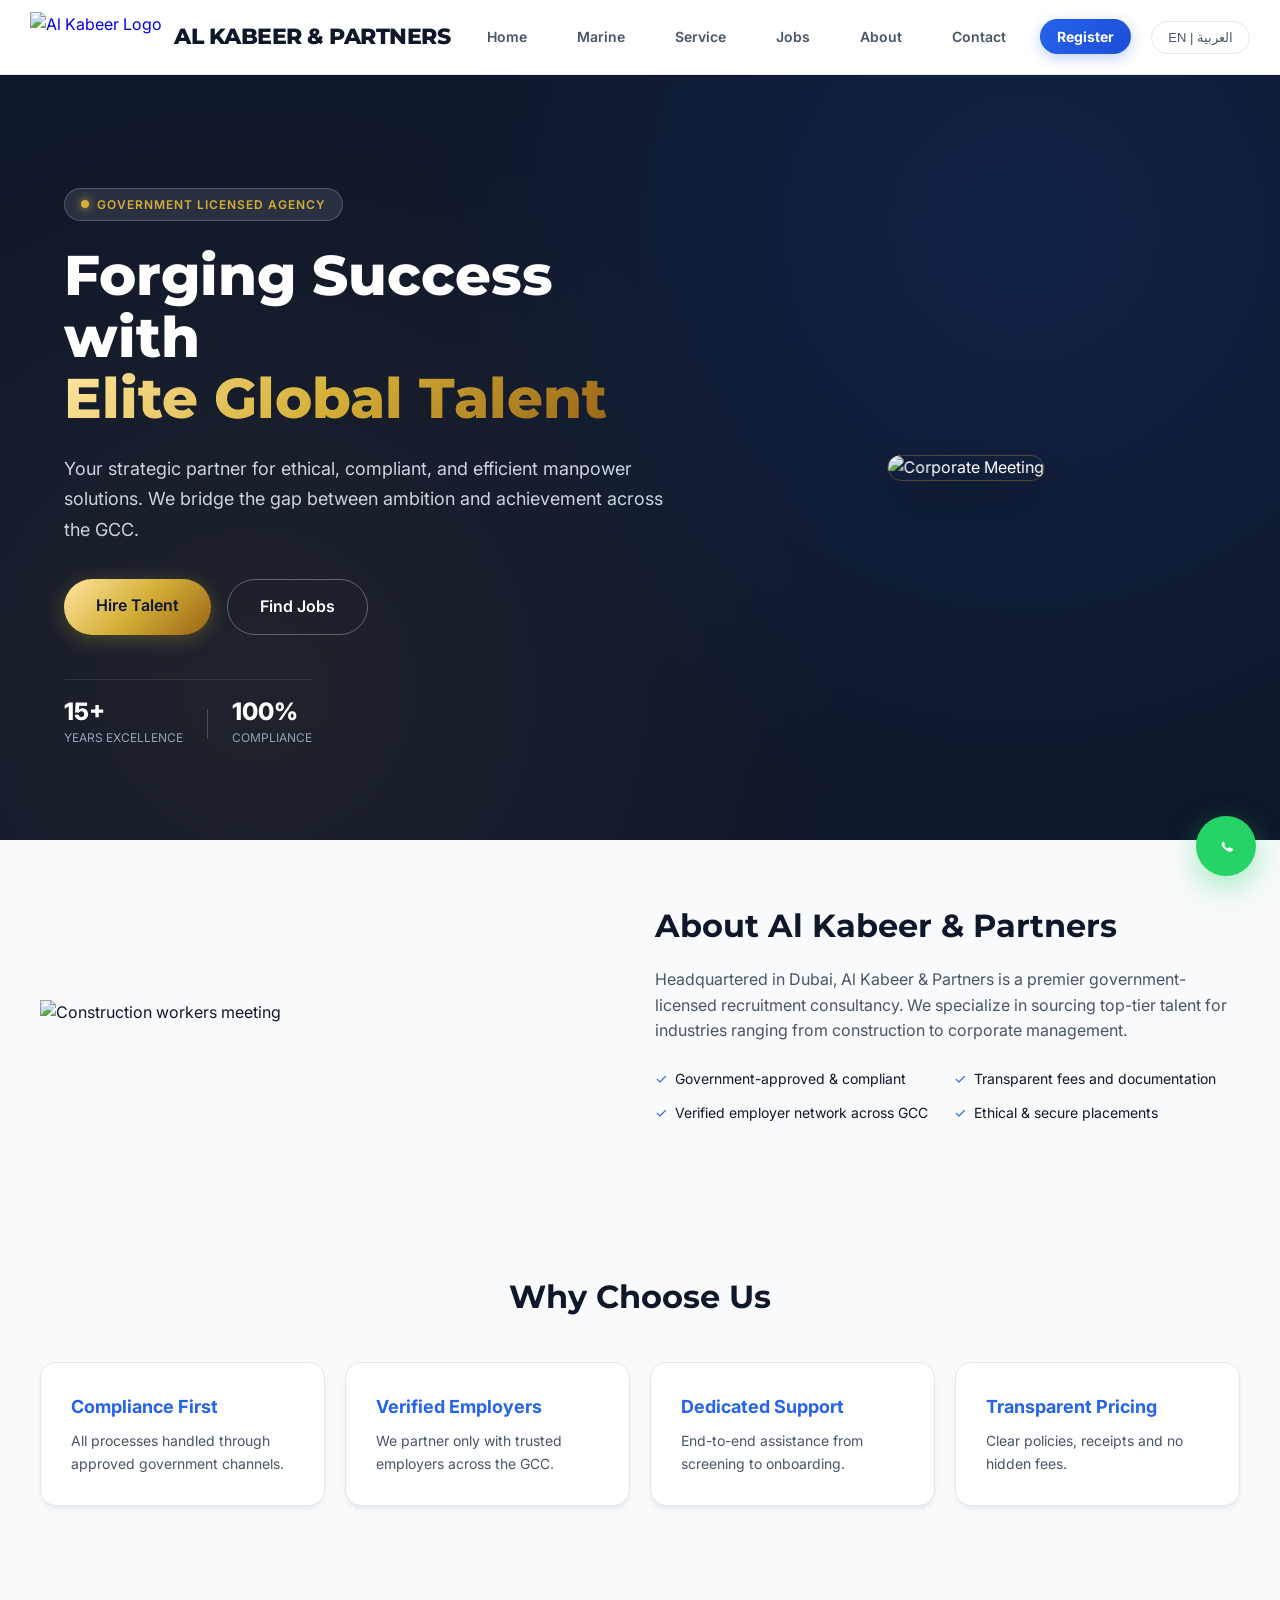
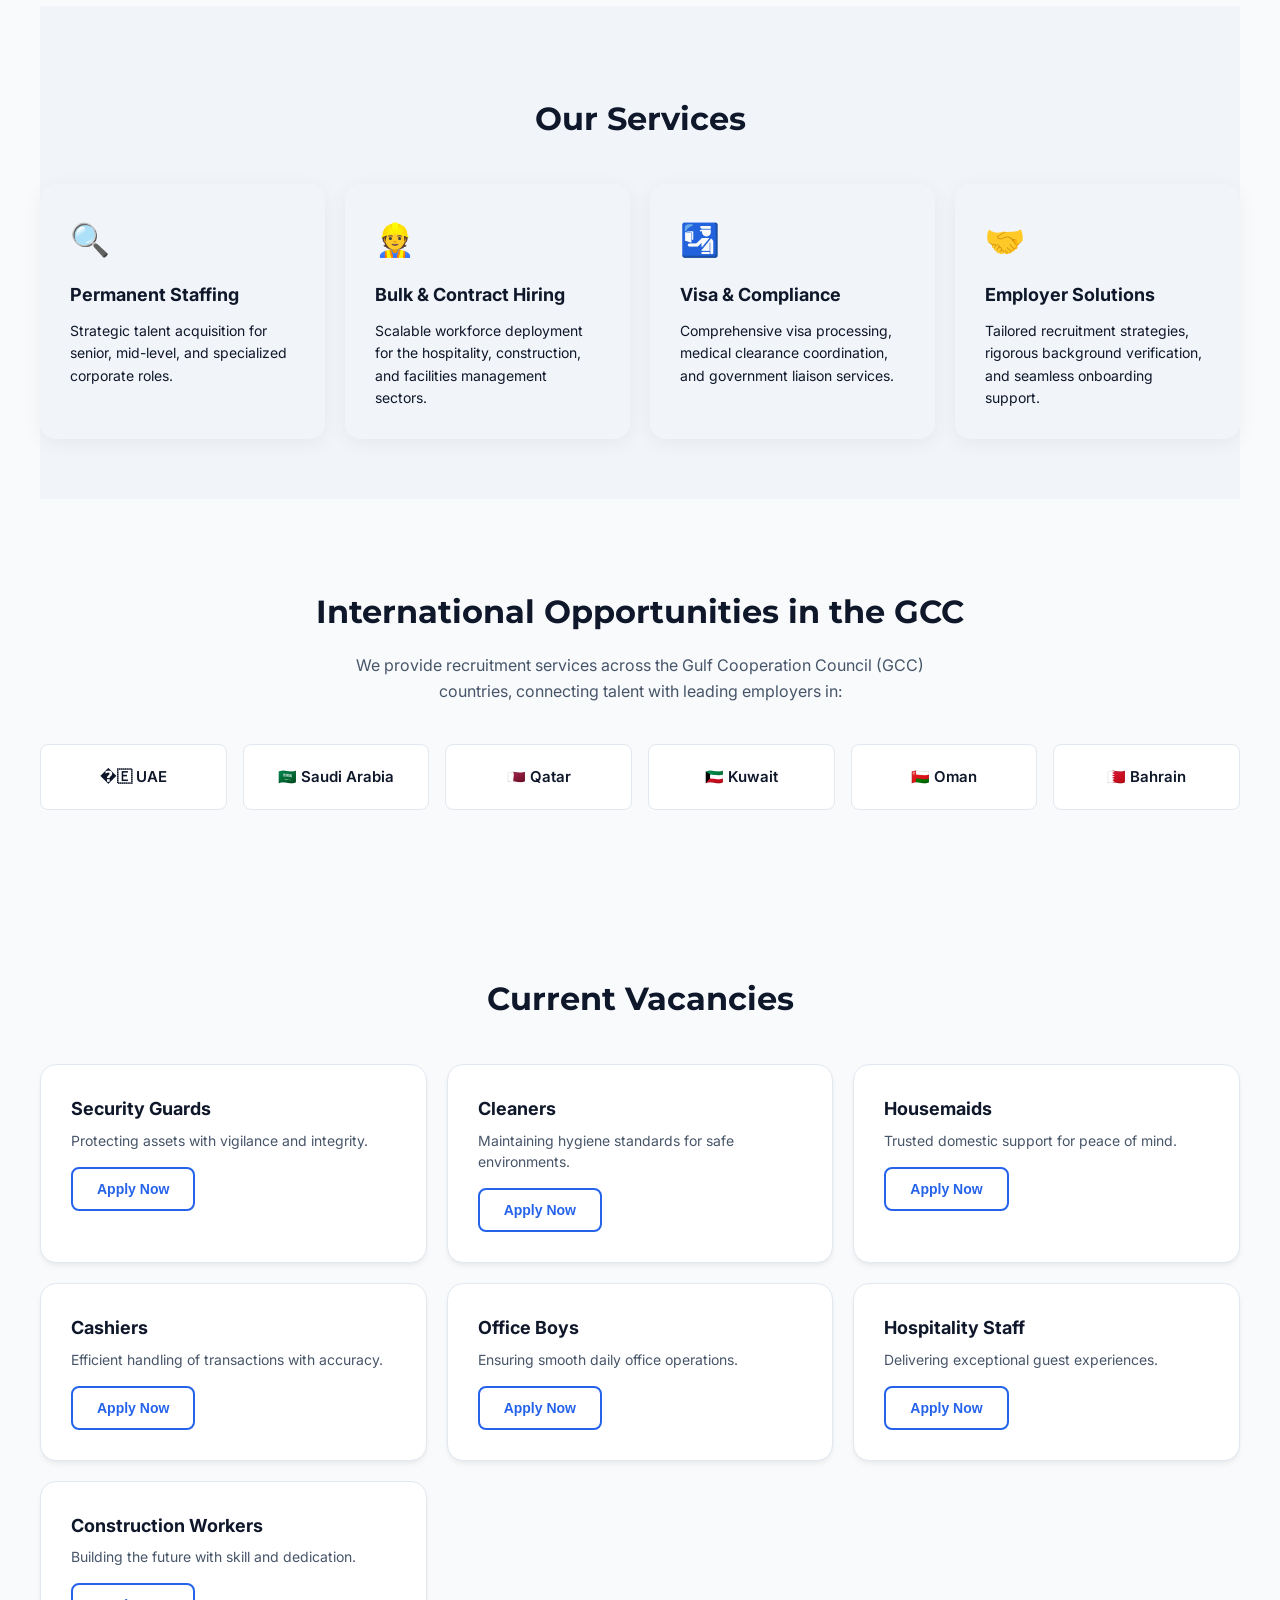
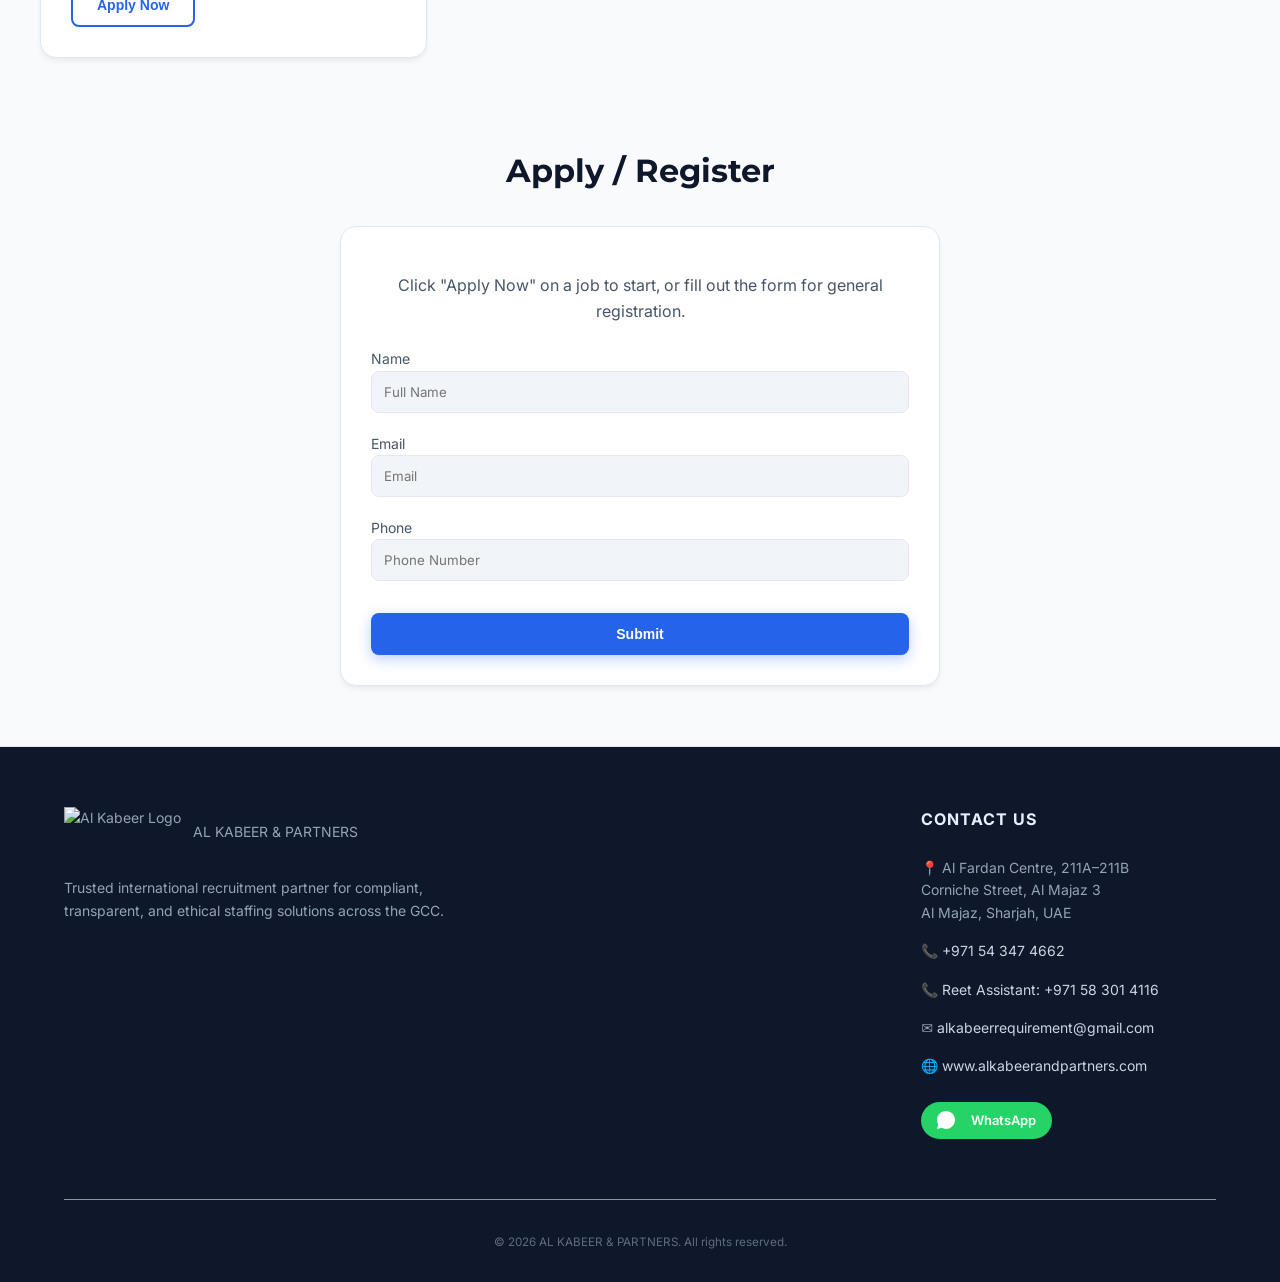
==== commit 2490226b: "Add files via upload" ====
--- a/index.html
+++ b/index.html
@@ -257,7 +257,7 @@
           <ul class="footer-contact-list">
             <li><span class="icon">📍</span> Al Fardan Centre, 211A–211B<br>Corniche Street, Al Majaz 3<br>Al Majaz, Sharjah, UAE</li>
             <li><span class="icon">📞</span> <a href="tel:+971543474662">+971 54 347 4662</a></li>
-            <li><span class="icon">📞</span> <a href="tel:+971552301208">Reet Assistant: +971 55 230 1208</a></li>
+            <li><span class="icon">📞</span> <a href="tel:+971583014116">Reet Assistant: +971 58 301 4116</a></li>
             <li><span class="icon">✉️</span> <a href="mailto:alkabeerrequirement@gmail.com">alkabeerrequirement@gmail.com</a></li>
             <li><span class="icon">🌐</span> <a href="https://alkabeerandpartners.com/" target="_blank">www.alkabeerandpartners.com</a></li>
             <li>
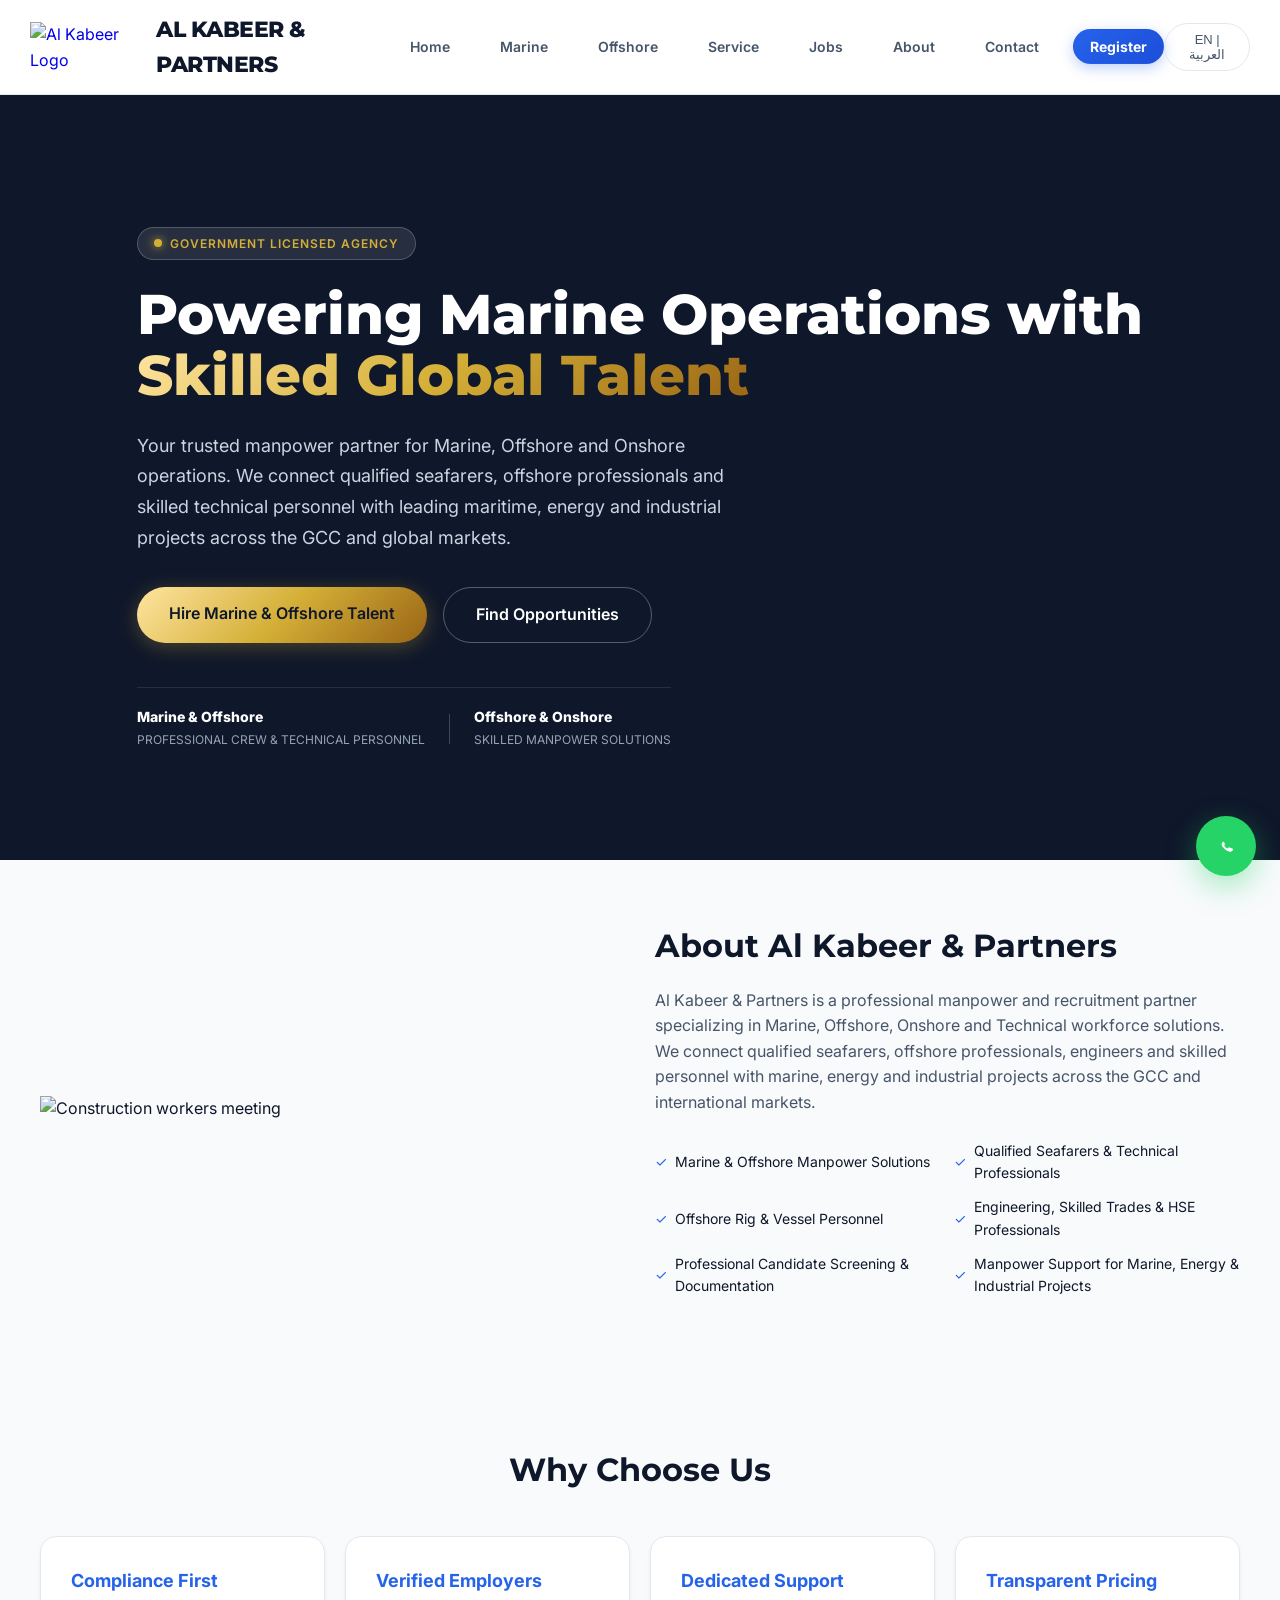
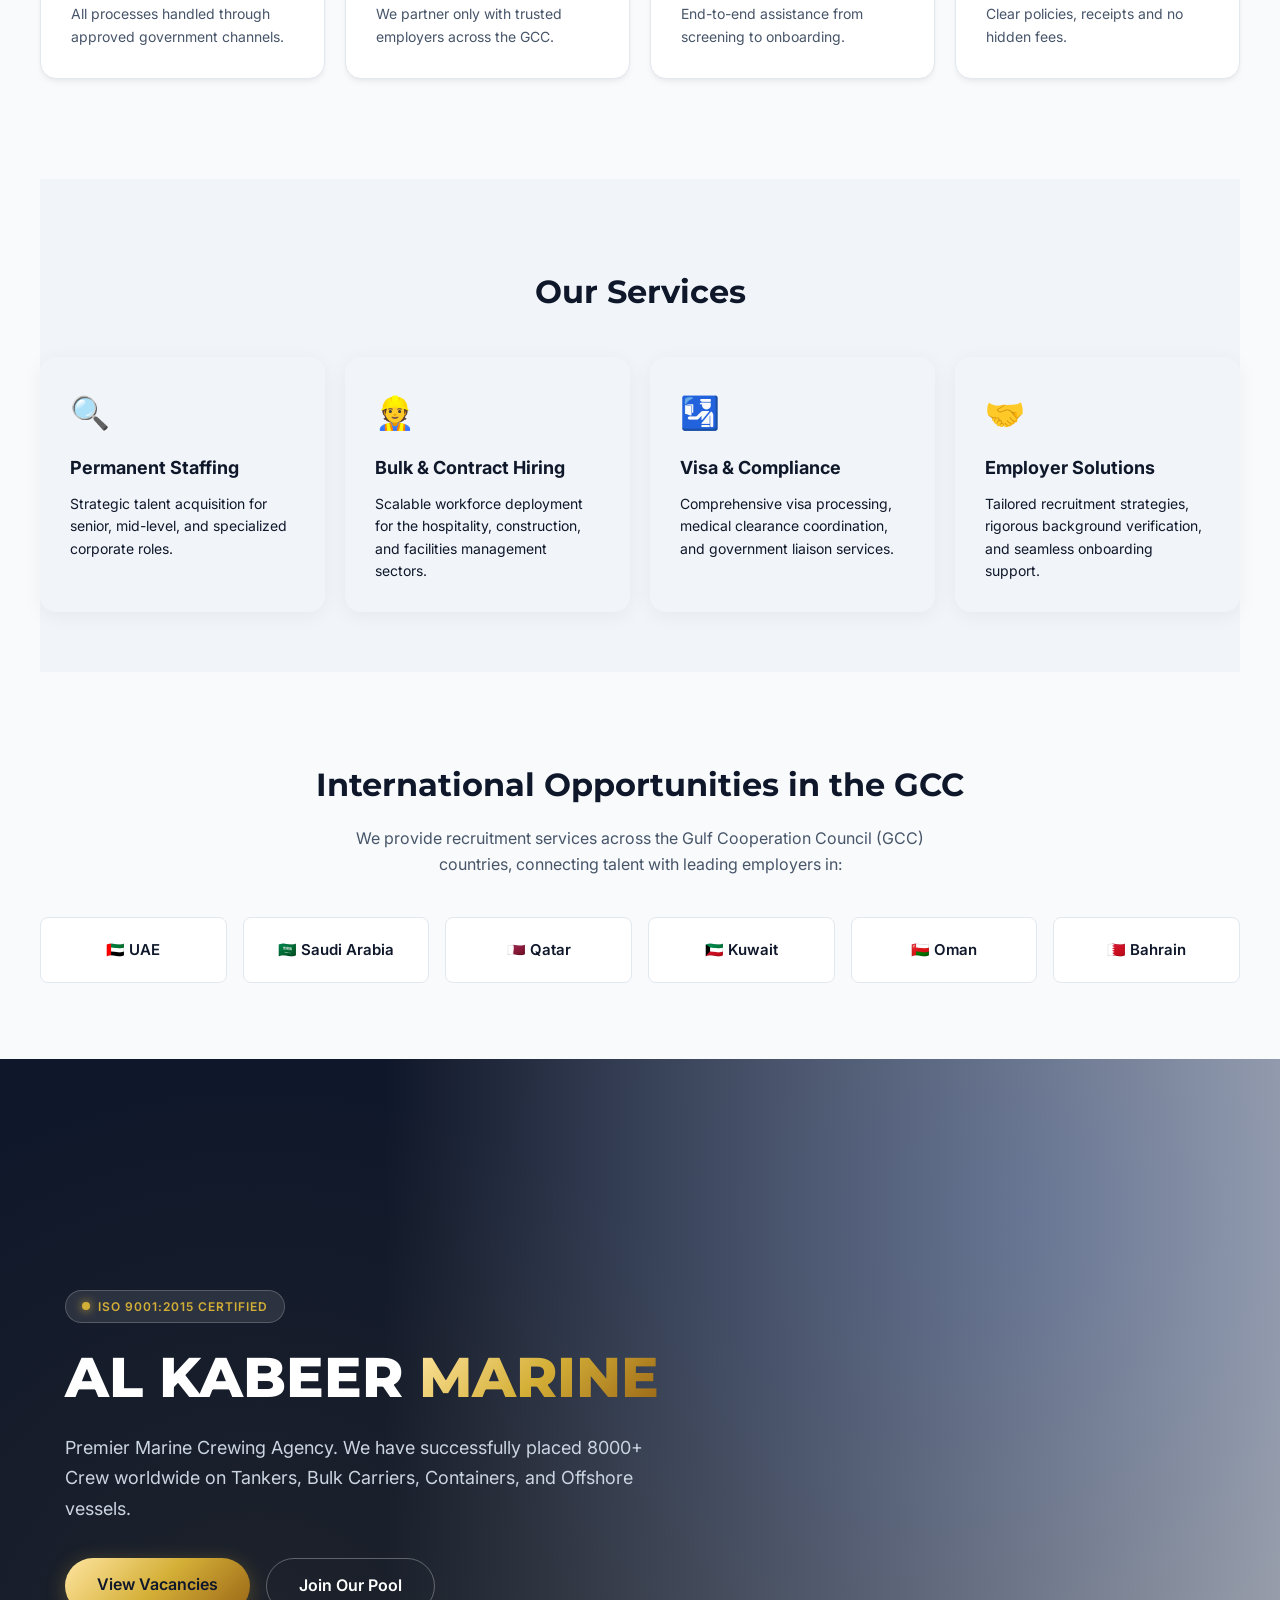
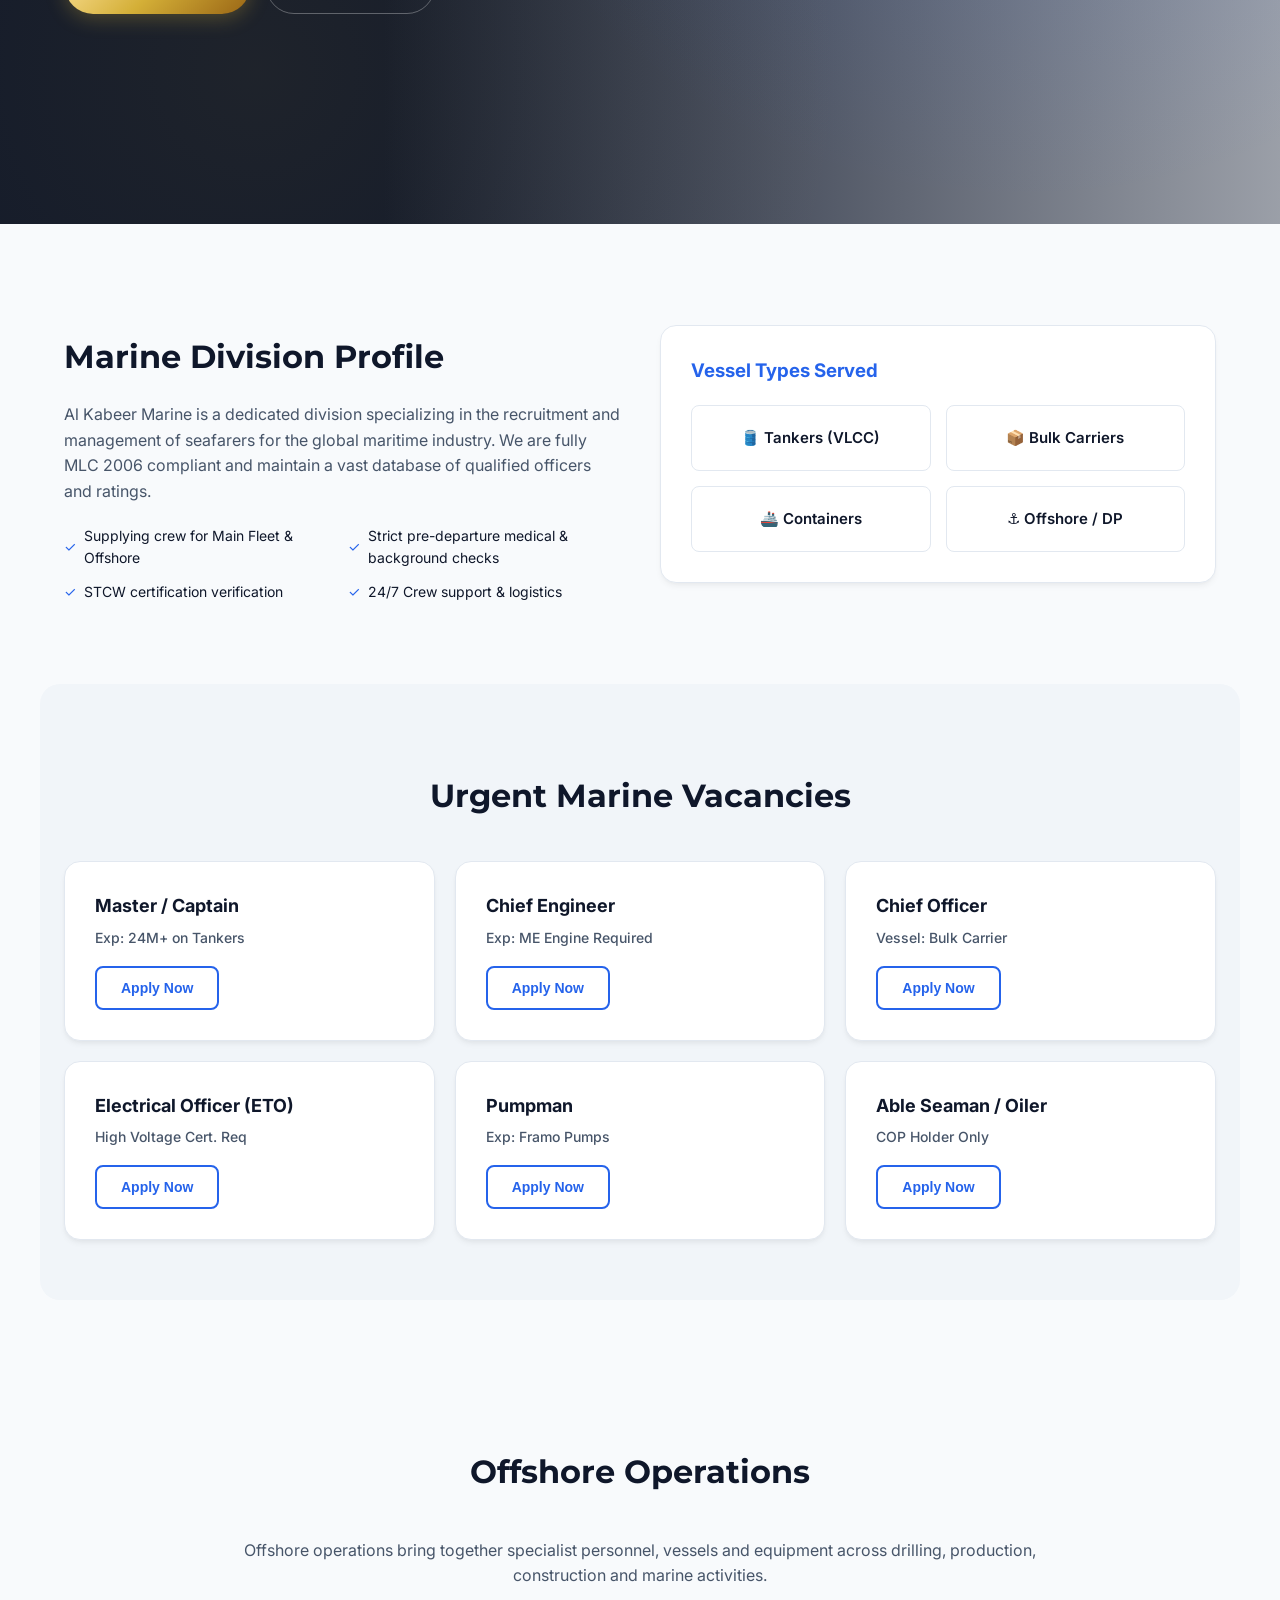
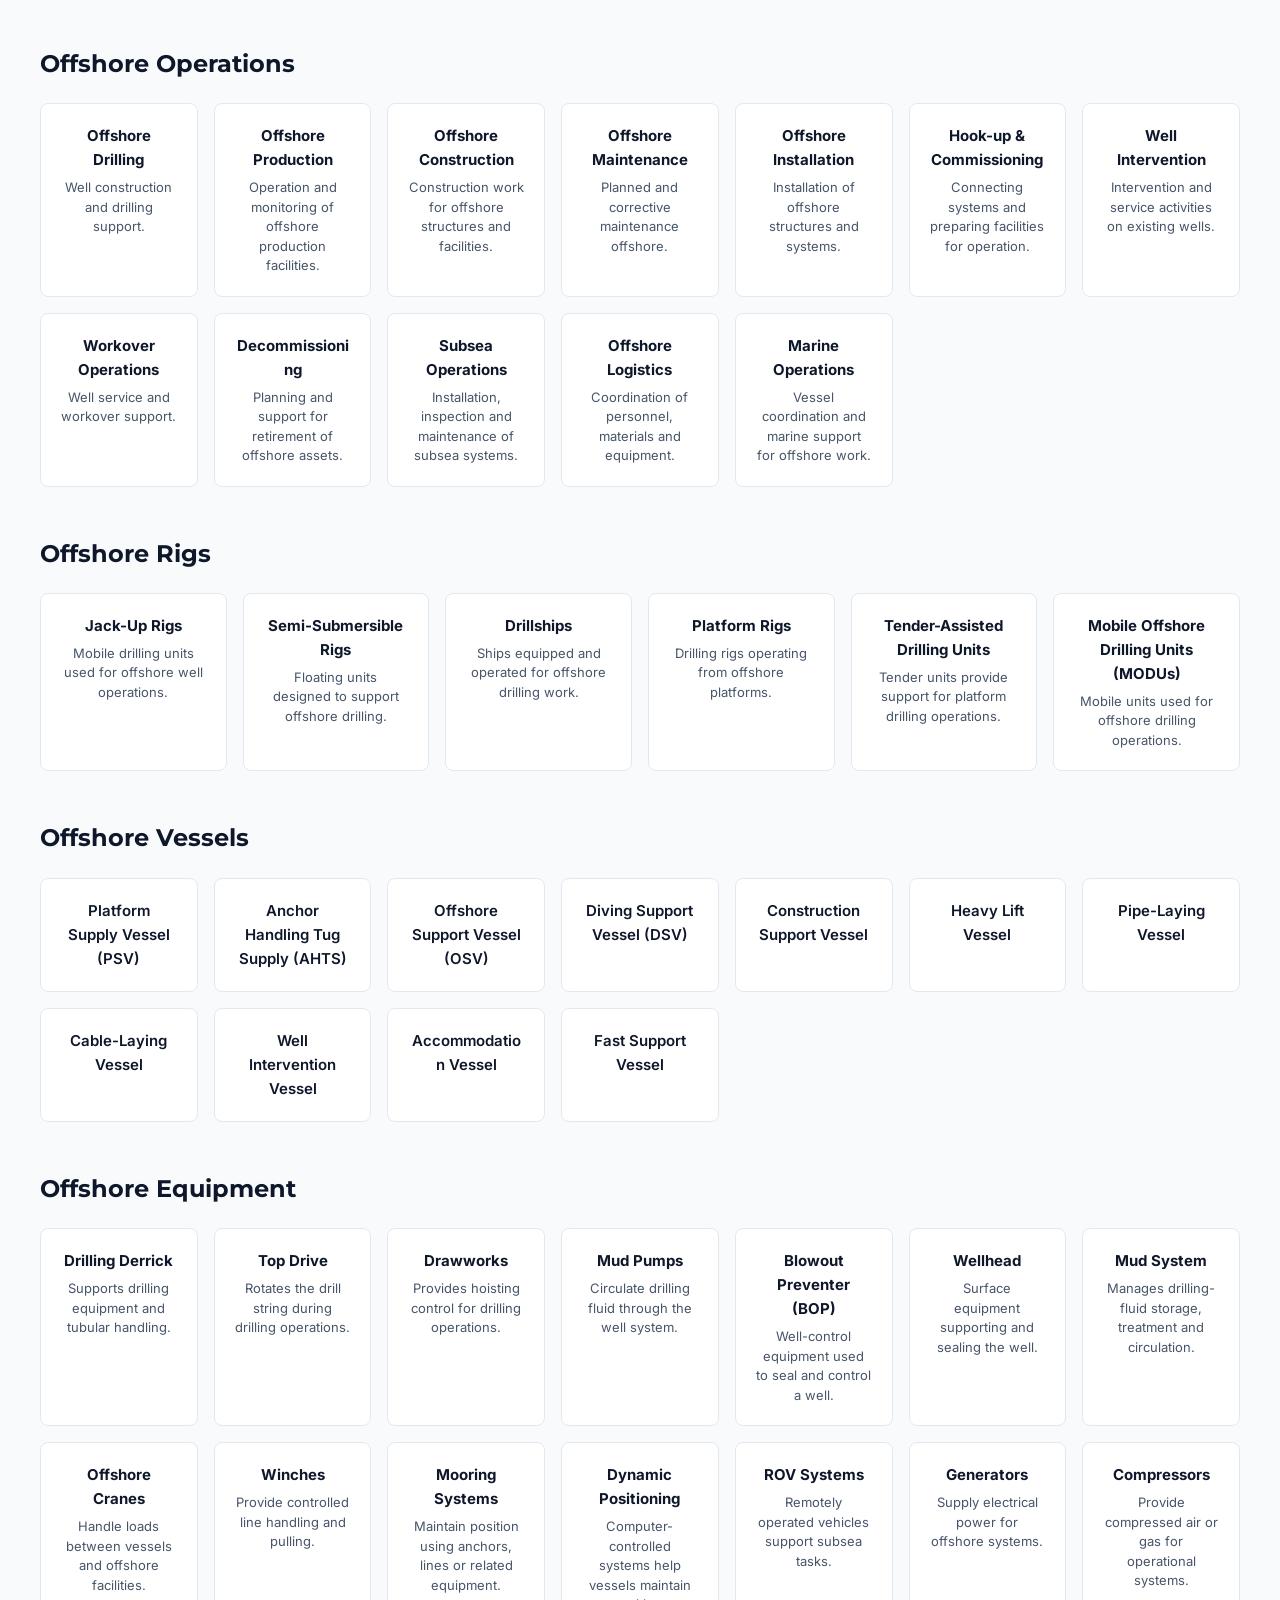
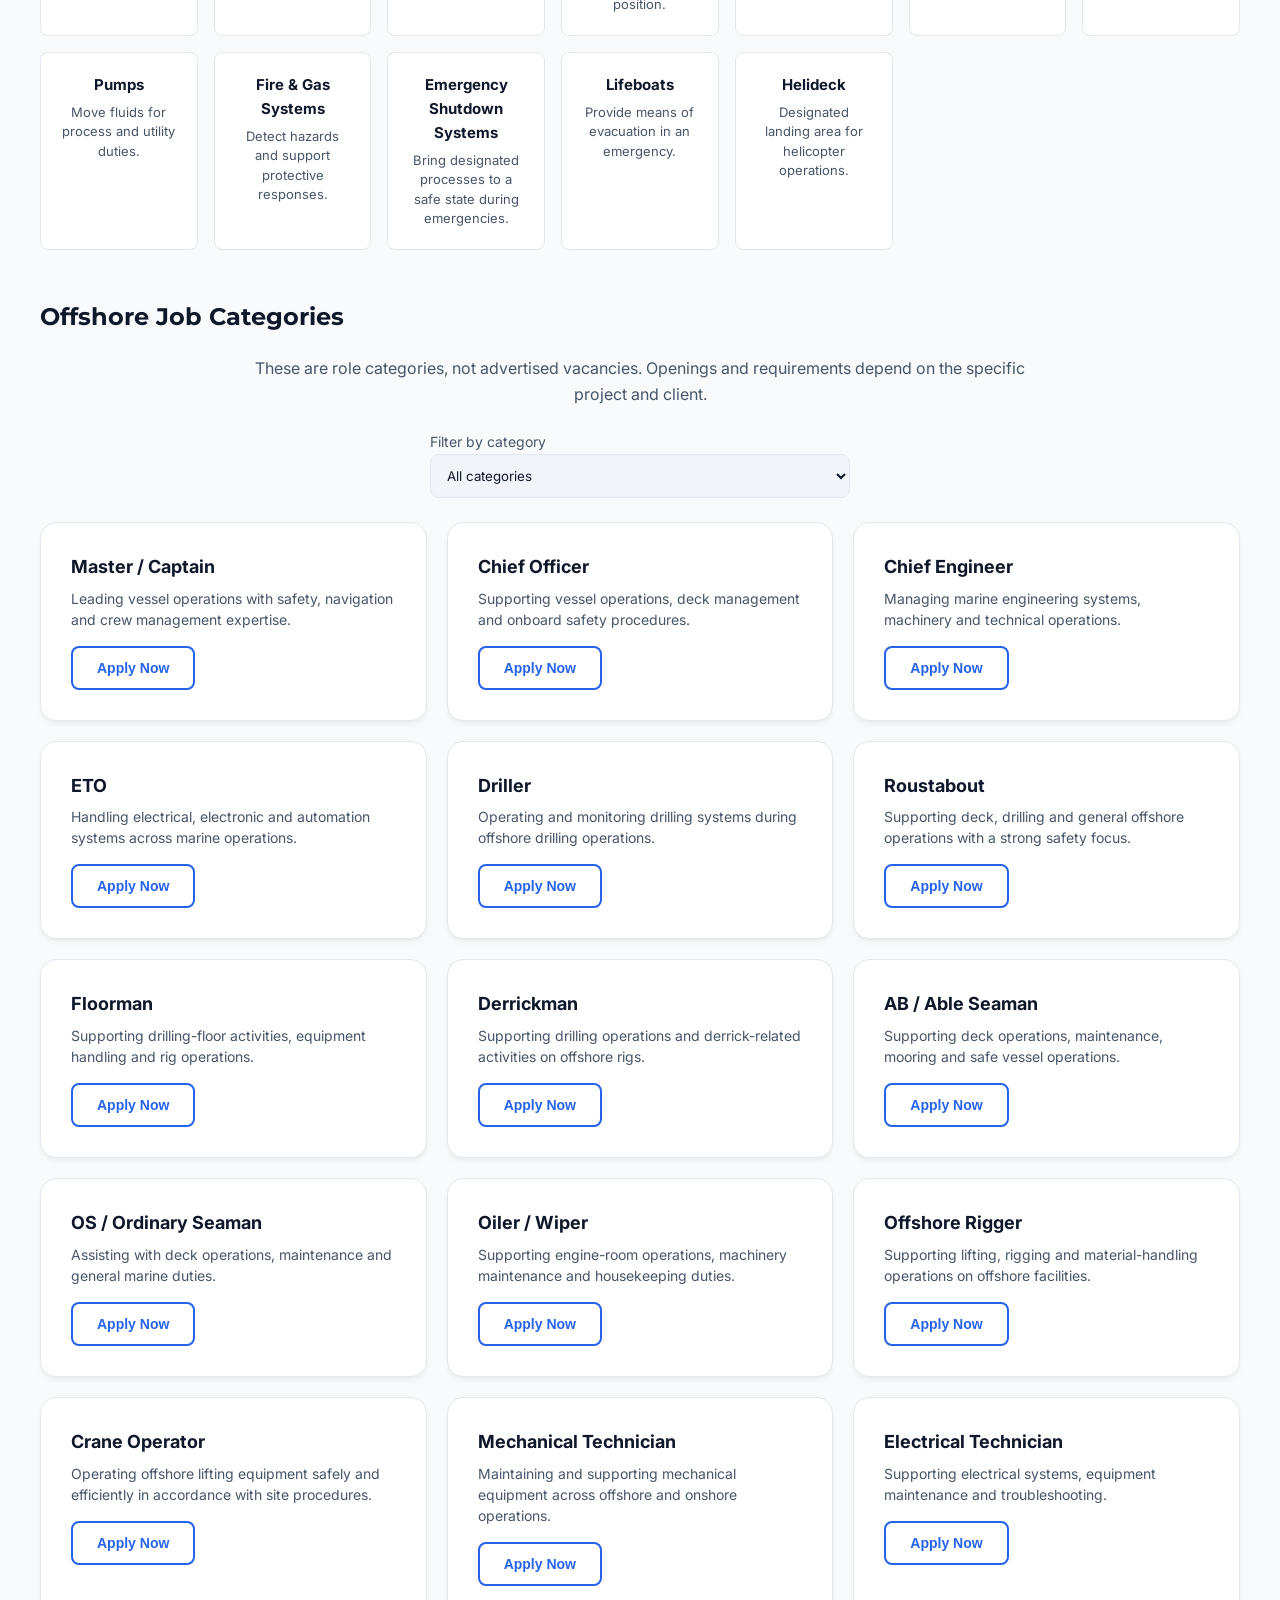
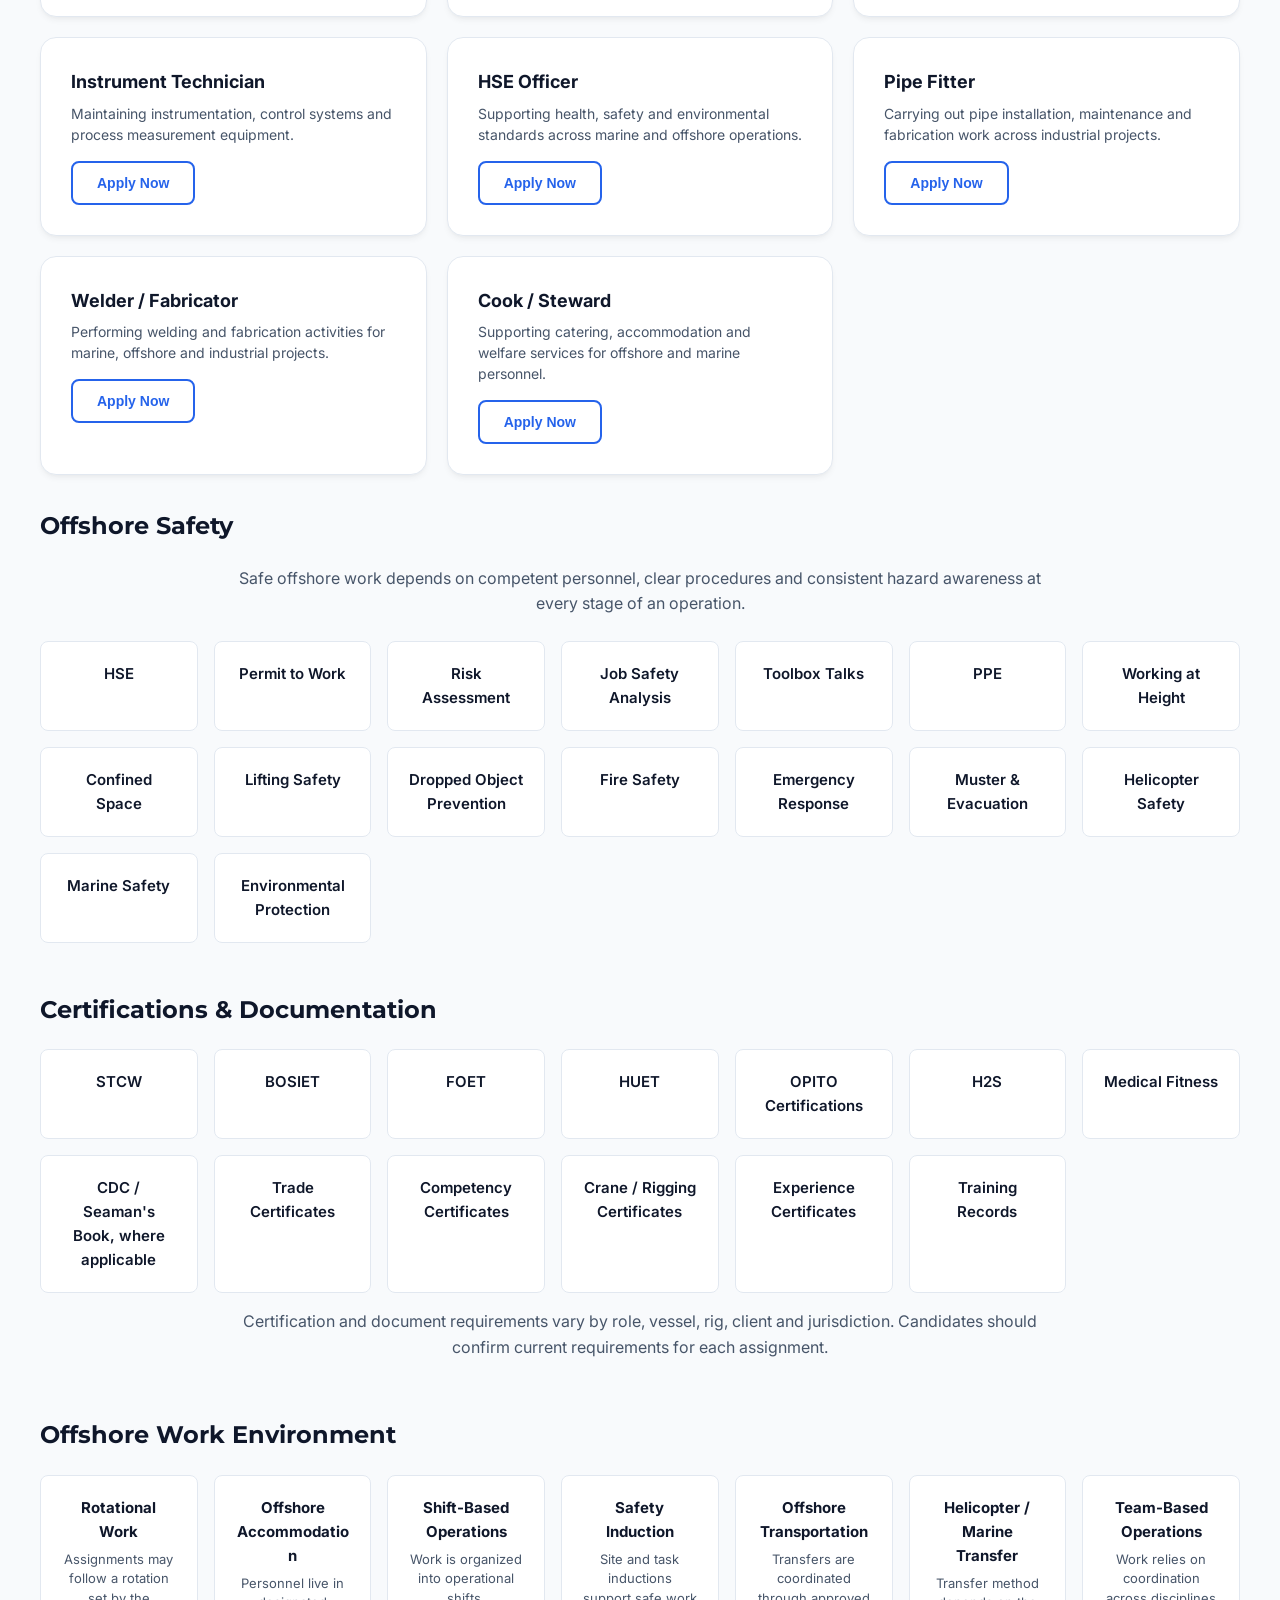
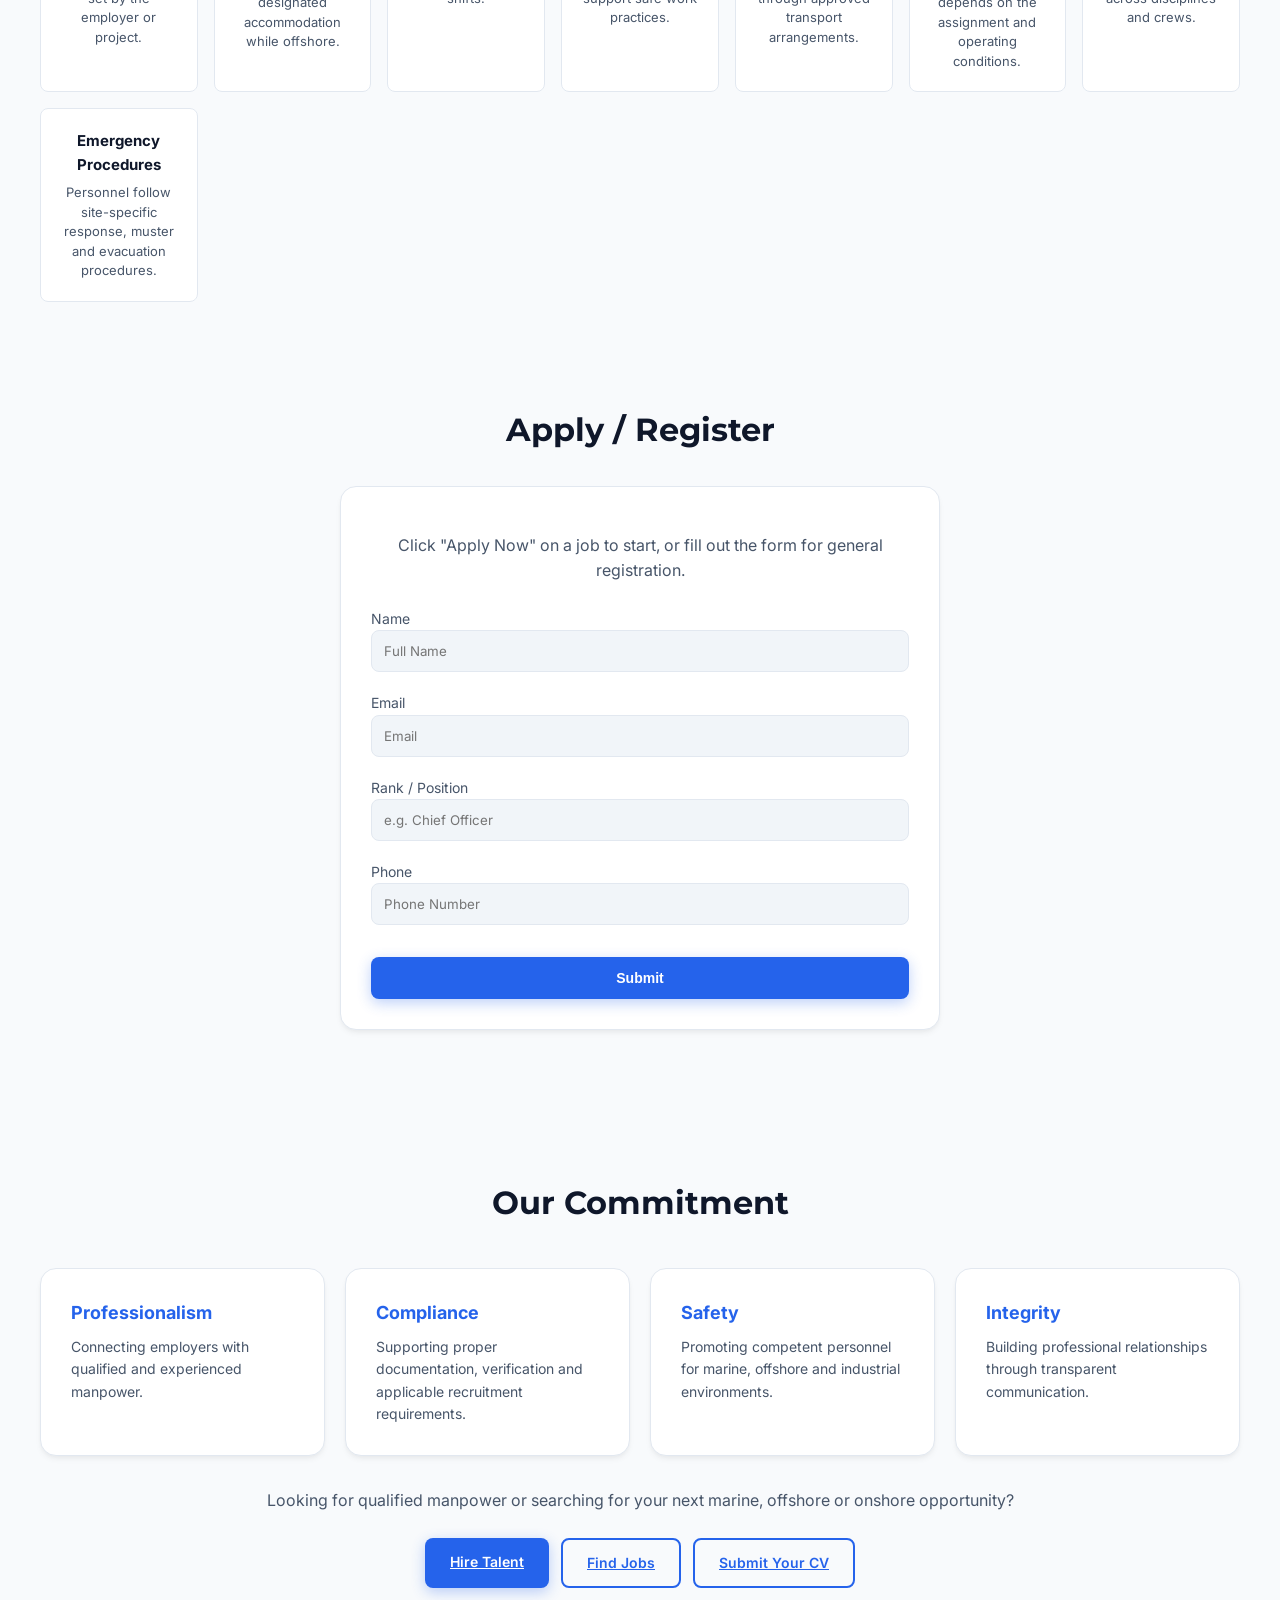
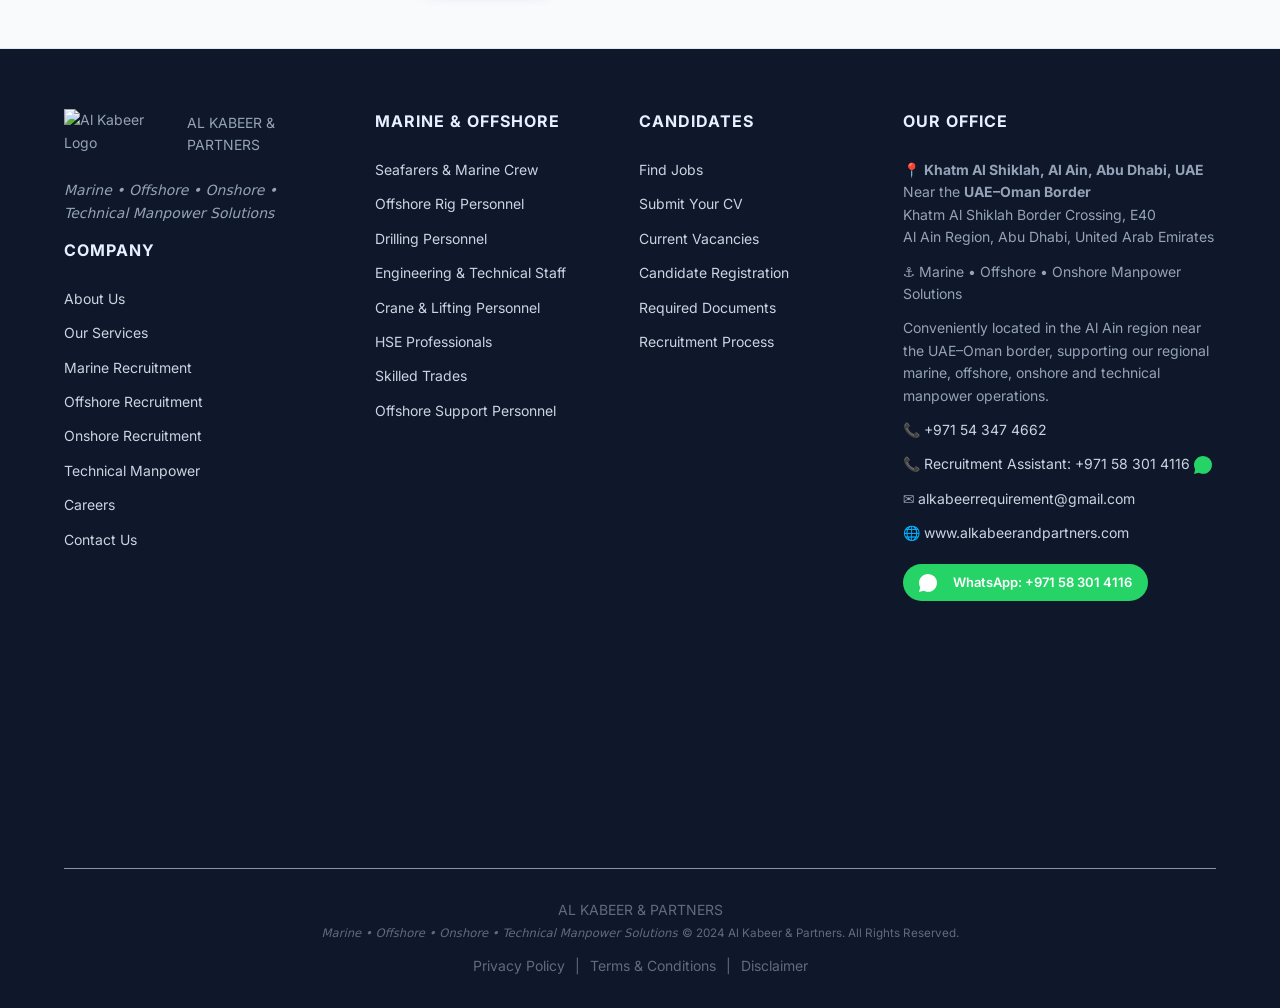
==== commit 4c8323f5: "Add files via upload" ====
--- a/index.html
+++ b/index.html
@@ -7,8 +7,6 @@
   <meta name="robots" content="index,follow">
   <link rel="canonical" href="https://alkabeerandpartners.com/">
   <title>AL KABEER & PARTNERS — Consulting Group</title>
-  <link rel="icon" href="assets/favicon.svg" type="image/svg+xml">
-  <link rel="stylesheet" href="styles.css">
   <link rel="preconnect" href="https://fonts.gstatic.com" crossorigin>
   <link href="https://fonts.googleapis.com/css2?family=Montserrat:wght@600;700;800&family=Inter:wght@300;400;600&display=swap" rel="stylesheet">
   <link href="https://fonts.googleapis.com/css2?family=Tajawal:wght@400;500;700;800&display=swap" rel="stylesheet">
@@ -19,7 +17,7 @@
     "@type": "Organization",
     "name": "AL KABEER & PARTNERS",
     "url": "https://alkabeerandpartners.com",
-    "logo": "https://alkabeerandpartners.com/assets/favicon.svg",
+    "logo": "https://i.ibb.co/BV9HbC2Z/Screenshot-2026-02-28-at-12-26-07-AM.png",
     "sameAs": [],
     "contactPoint": [{
       "@type": "ContactPoint",
@@ -29,6 +27,685 @@
     }]
   }
   </script>
+
+  <style>
+    :root {
+  /* MODERN CORPORATE PALETTE (Slate & Electric Blue) */
+  --royal-blue: #2563eb;       /* Vivid Blue */
+  --royal-blue-dark: #1e40af;  /* Deep Blue */
+  --navy: #0f172a;             /* Slate 900 */
+  --slate-light: #f1f5f9;      /* Slate 100 */
+  --white: #ffffff;
+  
+  /* PREMIUM GOLD ACCENTS */
+  --gold-main: #D4AF37;
+  --gold-gradient: linear-gradient(135deg, #FFE5A0 0%, #D4AF37 50%, #996515 100%);
+  
+  /* THEME VARIABLES (Light Mode Default) */
+  --bg-body: #f8fafc;          /* Crisp Off-White */
+  --bg-card: #ffffff;
+  --bg-light: #f1f5f9;
+  
+  --text-primary: #0f172a;     /* Dark Navy Text */
+  --text-secondary: #475569;   /* Slate Grey Text */
+  --text-muted: #94a3b8;
+
+  --accent: var(--royal-blue);
+  --accent-hover: var(--royal-blue-dark);
+  
+  --border-subtle: #e2e8f0;    /* Light Grey Border */
+  --border-focus: #3b82f6;
+  
+  --shadow-card: 0 4px 6px -1px rgba(0, 0, 0, 0.05), 0 2px 4px -1px rgba(0, 0, 0, 0.03);
+  --shadow-elevated: 0 20px 25px -5px rgba(0, 0, 0, 0.1), 0 10px 10px -5px rgba(0, 0, 0, 0.04);
+  --shadow-glow: 0 4px 14px 0 rgba(37, 99, 235, 0.3);
+  
+  --font-main: 'Inter', system-ui, -apple-system, sans-serif;
+  --font-head: 'Montserrat', system-ui, sans-serif;
+  --max-width: 1200px;
+
+  /* Dynamic Backgrounds */
+  --bg-navbar: rgba(255, 255, 255, 0.9);
+  --bg-hero-gradient: linear-gradient(135deg, #f8fafc 0%, #e2e8f0 100%);
+  --text-gradient-start: #1e40af;
+}
+
+* {
+  max-width: 100%;
+  box-sizing: border-box;
+  word-wrap: break-word;
+}
+
+html, body {
+  margin: 0;
+  padding: 0;
+  width: 100%;
+  overflow-x: hidden;
+}
+
+body {
+  font-family: var(--font-main);
+  color: var(--text-primary) !important;
+  background-color: var(--bg-body) !important;
+  line-height: 1.6;
+  position: relative;
+  -webkit-font-smoothing: antialiased;
+}
+
+/* TEXT FIX – mobile + desktop */
+p, h1, h2, h3, h4, h5, h6, span, a, li {
+  max-width: 100%;
+  word-wrap: break-word;
+  overflow-wrap: break-word;
+  white-space: normal;
+}
+
+/* Accessibility */
+.skip-link {
+  position: absolute;
+  width: 1px;
+  height: 1px;
+  padding: 0;
+  margin: -1px;
+  overflow: hidden;
+  clip: rect(0, 0, 0, 0);
+  white-space: nowrap;
+  border: 0;
+}
+.skip-link:focus {
+  clip: auto;
+  width: auto;
+  height: auto;
+  margin: 0;
+  top: 12px;
+  left: 12px;
+  background: #fff;
+  color: #000;
+  padding: 8px;
+  border-radius: 6px;
+  z-index: 9999;
+}
+[dir="rtl"] .skip-link:focus {
+  left: auto;
+  right: 12px;
+}
+
+/* Layout */
+.container{max-width:var(--max-width);margin:0 auto;padding:0 24px}
+
+/* NAVBAR BASE */
+.navbar {
+  display: flex;
+  justify-content: space-between;
+  align-items: center;
+  padding: 12px 30px;
+  font-family: var(--font-main);
+  position: sticky;
+  top: 0;
+  z-index: 1000;
+  background: var(--bg-navbar) !important;
+  backdrop-filter: blur(16px);
+  border-bottom: 1px solid var(--border-subtle);
+}
+
+/* LOGO */
+.logo {
+  display: flex;
+  align-items: center;
+  gap: 12px;
+  text-decoration: none;
+}
+
+.logo-text {
+  color: var(--text-primary);
+  font-size: 22px;
+  font-weight: 800;
+  font-family: var(--font-head);
+  letter-spacing: -0.5px;
+}
+
+/* LINKS */
+.nav-links {
+  list-style: none;
+  display: flex;
+  gap: 18px;
+  margin: 0;
+  padding: 0;
+}
+
+.nav-links a {
+  text-decoration: none;
+  padding: 8px 16px;
+  border-radius: 50px; /* Pill shape */
+  background-color: transparent;
+  box-shadow: none;
+  transition: all 0.2s ease;
+  color: var(--text-secondary);
+  font-weight: 600;
+  font-size: 14px;
+}
+
+/* HOVER / TOUCH EFFECT */
+.nav-links a:hover {
+  background-color: rgba(37, 99, 235, 0.1);
+  box-shadow: none;
+  transform: translateY(0);
+  color: var(--accent);
+}
+
+/* REGISTER BUTTON – EXTRA STRONG */
+.nav-links a.register-btn {
+  background: linear-gradient(135deg, #2563eb, #1d4ed8);
+  color: #ffffff;
+  box-shadow: var(--shadow-glow);
+  font-weight: 700;
+  border: 1px solid transparent;
+}
+
+.nav-links a.register-btn:hover {
+  background: linear-gradient(135deg, #3b82f6, #2563eb);
+  transform: translateY(-1px);
+  box-shadow: 0 6px 20px rgba(37, 99, 235, 0.4);
+}
+
+/* LANGUAGE BUTTON */
+.lang-btn {
+  background: transparent;
+  border: 1px solid var(--border-subtle);
+  color: var(--text-secondary);
+  font-size: 13px;
+  padding: 8px 16px;
+  border-radius: 50px;
+  cursor: pointer;
+}
+
+.nav-controls {
+  display: flex;
+  align-items: center;
+  gap: 12px;
+}
+
+/* HAMBURGER MENU (Mobile) */
+.hamburger {
+  display: none;
+  cursor: pointer;
+  background: transparent;
+  border: none;
+  padding: 0;
+  z-index: 1100;
+  flex-direction: column;
+  gap: 6px;
+}
+
+.hamburger .bar {
+  display: block;
+  width: 25px;
+  height: 2px;
+  background-color: var(--text-primary);
+  transition: all 0.3s ease-in-out;
+}
+
+/* Hamburger Animation to X */
+.hamburger.active .bar:nth-child(2) {
+  opacity: 0;
+}
+.hamburger.active .bar:nth-child(1) {
+  transform: translateY(8px) rotate(45deg);
+}
+.hamburger.active .bar:nth-child(3) {
+  transform: translateY(-8px) rotate(-45deg);
+}
+
+/* Buttons (General) */
+.btn{font-weight:600;padding:12px 24px;border-radius:8px;border:1px solid transparent;cursor:pointer;transition:all 0.2s;font-size:14px}
+.btn-primary{background:var(--accent);color:#fff; box-shadow: var(--shadow-glow);}
+.btn-primary:hover{background:var(--accent-hover); transform:translateY(-2px);}
+.btn-outline{background:transparent;border:2px solid var(--accent);color:var(--accent)}
+.btn-outline:hover{background:var(--accent); color: #fff; border-color:var(--accent);}
+
+/* Hero Section */
+.hero-premium-section {
+  position: relative;
+  padding: 100px 0 80px;
+  background: #0f172a; /* Dark Navy for Premium Feel */
+  color: #fff;
+  overflow: hidden;
+  min-height: 85vh;
+  display: flex;
+  align-items: center;
+}
+
+.hero-premium-section#home .hero-bg-abstract {
+  position: absolute; inset: 0; z-index: 0;
+  background: linear-gradient(to left, rgba(15, 23, 42, 0.9) 0%, rgba(15, 23, 42, 0.62) 48%, rgba(15, 23, 42, 0.3) 100%),
+              url('https://images.pexels.com/photos/36594202/pexels-photo-36594202.jpeg?auto=compress&cs=tinysrgb&w=2200&h=1000&fit=crop');
+  background-size: cover;
+  background-position: left center;
+  transform: scaleX(-1);
+}
+
+.hero-marine .hero-bg-abstract {
+  position: absolute; inset: 0; z-index: 0;
+  background: radial-gradient(circle at 80% 20%, rgba(37, 99, 235, 0.15) 0%, transparent 50%),
+              radial-gradient(circle at 20% 80%, rgba(212, 175, 55, 0.08) 0%, transparent 50%);
+}
+
+@media (max-width: 599px) {
+  .hero-premium-section#home .hero-bg-abstract { background-position: left center; }
+}
+
+.hero-container {
+  position: relative; z-index: 2;
+  display: grid; grid-template-columns: 1fr; gap: 50px;
+  align-items: center;
+}
+
+/* Hero Text Content */
+.hero-content { display: flex; flex-direction: column; gap: 24px; text-align: center; align-items: center; }
+
+.hero-badge {
+  display: inline-flex; align-items: center; gap: 8px;
+  padding: 6px 16px; background: rgba(255, 255, 255, 0.1);
+  border: 1px solid rgba(255, 255, 255, 0.2);
+  border-radius: 50px; font-size: 12px; font-weight: 600;
+  text-transform: uppercase; letter-spacing: 1px; color: var(--gold-main);
+}
+.pulse-dot { width: 8px; height: 8px; background: var(--gold-main); border-radius: 50%; box-shadow: 0 0 10px var(--gold-main); }
+
+.hero-title {
+  font-family: var(--font-head); font-size: 42px; line-height: 1.1;
+  font-weight: 800; color: #fff; margin: 0;
+}
+
+.text-gold-gradient {
+  background: var(--gold-gradient);
+  background-clip: text;
+  -webkit-background-clip: text; -webkit-text-fill-color: transparent;
+}
+
+.hero-description {
+  font-size: 16px; color: #cbd5e1; max-width: 600px; line-height: 1.7; margin: 0;
+}
+
+/* Hero Buttons */
+.hero-cta-group { display: flex; gap: 16px; flex-wrap: wrap; justify-content: center; margin-top: 10px; }
+
+.btn-gold-primary {
+  background: var(--gold-gradient);
+  color: #0f172a; padding: 14px 32px; border-radius: 50px;
+  font-weight: 600;
+  text-decoration: none;
+  box-shadow: 0 4px 20px rgba(212, 175, 55, 0.3);
+  transition: transform 0.2s, box-shadow 0.2s;
+}
+.btn-gold-primary:hover { transform: translateY(-2px); box-shadow: 0 8px 25px rgba(212, 175, 55, 0.5); }
+
+.btn-outline-light {
+  background: transparent; border: 1px solid rgba(255, 255, 255, 0.3);
+  color: #fff; padding: 14px 32px; border-radius: 50px;
+  font-weight: 600; text-decoration: none;
+  transition: all 0.2s;
+}
+.btn-outline-light:hover { border-color: #fff; background: rgba(255, 255, 255, 0.05); }
+
+/* Metrics */
+.hero-metrics {
+  display: flex; align-items: center; gap: 24px; margin-top: 20px;
+  padding-top: 20px; border-top: 1px solid rgba(255, 255, 255, 0.1);
+}
+.metric-item { display: flex; flex-direction: column; align-items: center; }
+.metric-item strong { font-size: 24px; color: #fff; font-weight: 800; line-height: 1; }
+.metric-item strong.metric-heading { font-size: 14px; line-height: 1.3; }
+.metric-item span { font-size: 12px; color: #94a3b8; text-transform: uppercase; margin-top: 4px; }
+.metric-divider { width: 1px; height: 30px; background: rgba(255, 255, 255, 0.2); }
+
+/* Hero Visual */
+.hero-visual-wrapper { display: flex; justify-content: center; position: relative; }
+.hero-image-frame { position: relative; max-width: 500px; border-radius: 20px; overflow: hidden; box-shadow: 0 20px 50px rgba(0,0,0,0.3); }
+.hero-main-img { width: 100%; display: block; border-radius: 20px; }
+.gold-border-accent {
+  position: absolute; inset: 0; border: 1px solid rgba(212, 175, 55, 0.3);
+  border-radius: 20px; pointer-events: none;
+}
+
+/* Desktop Adjustments */
+@media (min-width: 900px) {
+  .hero-container { grid-template-columns: 1.2fr 1fr; text-align: left; }
+  .hero-premium-section#home .hero-container { grid-template-columns: 1fr; }
+  .hero-content { align-items: flex-start; text-align: left; }
+  .hero-title { font-size: 56px; }
+  .hero-description { font-size: 18px; }
+  .hero-cta-group { justify-content: flex-start; }
+  .metric-item { align-items: flex-start; }
+  
+  /* Visual Offset */
+  .hero-image-frame { transform: perspective(1000px) rotateY(-5deg); transition: transform 0.5s; }
+  .hero-visual-wrapper:hover .hero-image-frame { transform: perspective(1000px) rotateY(0deg); }
+}
+
+/* Marine Hero Specifics */
+.hero-marine {
+  background: linear-gradient(to right, #0f172a 30%, rgba(15, 23, 42, 0.4) 100%), url('https://i.ibb.co/xKgCb4BK/Screenshot-2026-02-28-at-12-58-43-AM.png');
+  background-size: cover; /* Ya 'contain' agar aap puri photo dikhana chahte hain bina crop kiye */
+  background-position: right center; /* Photo ko right side align karega */
+}
+
+/* Cards */
+.card{background:var(--bg-card); padding:30px;border-radius:16px;box-shadow:var(--shadow-card);border:1px solid var(--border-subtle);transition:transform 0.3s, box-shadow 0.3s}
+.card:hover{transform:translateY(-8px);box-shadow:var(--shadow-elevated);border-color:var(--accent)}
+
+/* About Section */
+.about{padding:60px 0}
+.about-two-column .about-grid{display:grid;grid-template-columns:1fr;gap:30px;align-items:center}
+.about-copy h2{font-family:var(--font-head);font-size:32px;margin:0 0 16px;color:var(--text-primary)}
+.about-copy p{color:var(--text-secondary);margin-bottom:24px}
+.about-list{list-style:none;padding:0;margin:0;display:grid;grid-template-columns:1fr;gap:12px}
+.about-list li{font-size:14px;color:var(--text-primary);display:flex;align-items:center;gap:8px}
+.about-list li::before{content:"✓";color:var(--accent)}
+
+/* Why Choose Us */
+.why{padding:60px 0}
+.why h2{font-family:var(--font-head);font-size:32px;text-align:center;margin-bottom:40px}
+.why-grid{display:grid;grid-template-columns:1fr;gap:20px}
+.why-item h4{color:var(--accent);margin:0 0 8px;font-size:18px}
+.why-item p{color:var(--text-secondary);font-size:14px;margin:0}
+
+/* Services Section - Light Theme */
+#services {
+  background-color: var(--bg-light);
+  color: var(--text-primary);
+  padding: 60px 0;
+  margin-top: 40px;
+}
+
+#services h2 {
+  color: var(--text-primary);
+  font-family: var(--font-head);
+  font-size: 32px;
+  text-align: center;
+  margin-bottom: 40px;
+}
+
+.services-grid {
+  display: grid;
+  grid-template-columns: 1fr;
+  gap: 20px;
+}
+
+#services .card {
+  background: rgba(255, 255, 255, 0.03);
+  border: 1px solid var(--border-light);
+  box-shadow: 0 4px 20px rgba(0,0,0,0.05);
+}
+
+#services .card:hover {
+  box-shadow: 0 12px 30px rgba(65, 105, 225, 0.15);
+  transform: translateY(-4px);
+}
+
+#services .service-icon { font-size: 32px; margin-bottom: 16px; }
+#services h3 { color: var(--text-on-light); margin: 0 0 10px; font-size: 18px; }
+#services p { color: var(--text-muted-light); margin: 0; font-size: 14px; }
+
+/* GCC Countries Section */
+#gcc-countries { padding: 60px 0; }
+#gcc-countries h2 { font-family: var(--font-head); font-size: 32px; text-align: center; margin-bottom: 16px; color: var(--text-primary); }
+#gcc-countries p { text-align: center; color: var(--text-secondary); max-width: 600px; margin: 0 auto 40px; }
+
+.gcc-grid {
+  display: grid;
+  grid-template-columns: repeat(auto-fit, minmax(150px, 1fr));
+  gap: 16px;
+  list-style: none;
+  padding: 0;
+}
+
+.gcc-item {
+  background: var(--bg-card);
+  padding: 20px;
+  border-radius: 8px;
+  text-align: center;
+  border: 1px solid var(--border-subtle);
+  color: var(--text-primary);
+  font-weight: 600;
+  font-size: 15px;
+  transition: transform 0.2s, border-color 0.2s, color 0.2s;
+  cursor: default;
+}
+
+.gcc-item:hover {
+  transform: translateY(-4px);
+  border-color: var(--accent);
+  color: var(--accent);
+  box-shadow: var(--shadow-card);
+}
+
+/* Jobs Section */
+.jobs{padding:60px 0}
+.jobs h2{font-family:var(--font-head);font-size:32px;text-align:center;margin-bottom:40px}
+.job-grid{display:grid;grid-template-columns:1fr;gap:20px}
+.job h4{margin:0 0 6px;color:var(--text-primary); font-size: 18px; font-weight: 700;}
+.job .salary{color:var(--text-secondary);margin:0 0 16px;font-size:14px;font-weight:500}
+.job .role-desc{color:var(--text-secondary);margin:0 0 16px;font-size:14px;line-height:1.5;}
+.offshore-subsection{padding-top:32px}
+.offshore-subsection h3{font-family:var(--font-head);font-size:24px;color:var(--text-primary);margin:0 0 20px}
+.offshore-intro{color:var(--text-secondary);max-width:820px;margin:0 auto 24px;text-align:center}
+.offshore-filter{display:block;max-width:420px;margin:0 auto 24px;color:var(--text-secondary);font-size:14px}
+.offshore-detail{display:block;margin-top:6px;color:var(--text-secondary);font-size:13px;font-weight:400;line-height:1.5}
+.offshore-job-category[hidden]{display:none}
+
+.contact-form{max-width:600px;display:flex;flex-direction:column;gap:16px}
+.contact-form label{display:block;font-size:14px;color:var(--text-secondary);margin-bottom:4px}
+
+.btn-full-width {
+  width: 100%;
+  margin-top: 12px;
+}
+
+/* Register Section */
+.register { padding: 0 0 60px; }
+.register h2 { font-family: var(--font-head); font-size: 32px; text-align: center; margin-bottom: 30px; color: var(--text-primary); }
+.register-card { max-width: 600px; margin: 0 auto; }
+
+input, textarea, select {
+  width: 100%;
+  padding: 12px;
+  background: #f1f5f9;
+  border: 1px solid var(--border-subtle);
+  border-radius: 8px;
+  color: var(--text-primary);
+  font-family: inherit;
+  transition: border-color 0.2s;
+}
+
+input:focus, textarea:focus {
+  outline: none;
+  border-color: var(--accent);
+  background: #ffffff;
+  box-shadow: 0 0 0 3px rgba(37, 99, 235, 0.1);
+}
+
+/* Footer */
+.site-footer {
+  background: #0f172a; /* Always dark footer */
+  border-top: 1px solid var(--border-subtle);
+  padding: 60px 0 30px;
+  font-size: 14px;
+  color: #94a3b8;
+}
+
+.footer-content { display: grid; grid-template-columns: 1fr; gap: 40px; text-align: center; }
+.footer-col h4 { color: #e6f1ff; margin: 0 0 24px; font-size: 16px; text-transform: uppercase; letter-spacing: 1px; }
+.footer-brand-lockup { display: flex; align-items: center; gap: 12px; margin-bottom: 20px; }
+.footer-contact-list, .footer-links-list { list-style: none; padding: 0; margin: 0; display: flex; flex-direction: column; gap: 12px; }
+.footer-contact-list a, .footer-links-list a { color: #cbd5e1; text-decoration: none; }
+.footer-contact-list a:hover, .footer-links-list a:hover { color: var(--accent); }
+.footer-map { width: 100%; height: 180px; margin-top: 20px; border: 0; border-radius: 8px; opacity: 0.8; }
+.commitment-grid { margin-bottom: 32px; }
+.recruitment-cta { display: flex; justify-content: center; gap: 12px; flex-wrap: wrap; }
+.footer-legal { display: flex; justify-content: center; gap: 10px; flex-wrap: wrap; margin-top: 12px; }
+.footer-bottom { text-align: center; margin-top: 60px; padding-top: 30px; border-top: 1px solid var(--border-subtle); opacity: 0.6; }
+
+/* WhatsApp */
+.whatsapp-btn-glow {
+  display: inline-flex; align-items: center; gap: 8px;
+  background: #25D366; color: #fff !important;
+  padding: 8px 16px; border-radius: 50px; font-weight: 600;
+  margin-top: 8px; font-size: 13px;
+}
+.whatsapp-fab {
+  position: fixed; right: 24px; bottom: 24px;
+  background: #25D366; border-radius: 50%;
+  width: 60px; height: 60px;
+  display: flex; align-items: center; justify-content: center;
+  box-shadow: 0 10px 30px rgba(37, 211, 102, 0.4);
+  z-index: 100; transition: transform 0.2s;
+}
+.whatsapp-fab:hover { transform: scale(1.1); }
+
+/* =============================================== */
+/* Tablet & Medium Screens */
+/* =============================================== */
+@media (min-width: 600px) {
+  .why-grid, .services-grid { grid-template-columns: repeat(2, 1fr); }
+  .job-grid { grid-template-columns: repeat(2, 1fr); }
+  .about-list{ grid-template-columns: 1fr 1fr; }
+}
+
+/* =============================================== */
+/* Desktop & Large Screens */
+/* =============================================== */
+@media (min-width: 900px) {
+  .about-two-column .about-grid { grid-template-columns: 1fr 1fr; }
+  .why-grid { grid-template-columns: repeat(4, 1fr); }
+  .services-grid { grid-template-columns: repeat(4, 1fr); }
+  .job-grid { grid-template-columns: repeat(3, 1fr); }
+
+  .footer-content { grid-template-columns: 1.2fr 1fr 1fr 1.35fr; gap: 32px; text-align: left; }
+  .footer-brand-lockup { justify-content: flex-start; }
+}
+
+/* Mobile & Tablet Adjustments */
+@media (max-width: 899px) {
+  .navbar {
+    /* Keep navbar horizontal */
+    flex-direction: row;
+    padding: 12px 24px;
+  }
+
+  .logo-text {
+    display: none; /* Hide text logo on small screens */
+  }
+
+  .hamburger {
+    display: flex; /* Show hamburger icon */
+  }
+
+  .nav-links {
+    position: fixed;
+    top: 0;
+    right: -100%; /* Hidden off-screen to the right */
+    width: 100%;
+    height: 100vh;
+    background: rgba(15, 23, 42, 0.98); /* Dark overlay with blur */
+    backdrop-filter: blur(10px);
+    flex-direction: column;
+    justify-content: center;
+    align-items: center;
+    gap: 30px;
+    transition: right 0.4s cubic-bezier(0.4, 0, 0.2, 1);
+    z-index: 1000;
+    padding: 20px;
+    flex-wrap: nowrap; /* Prevent wrapping inside menu */
+  }
+
+  .nav-links.active {
+    right: 0; /* Slide in */
+  }
+
+  .nav-links a {
+    font-size: 20px;
+    color: #fff;
+    background: transparent;
+    border: none;
+    box-shadow: none;
+  }
+
+  .nav-links a:hover {
+    color: var(--royal-blue);
+    background: transparent;
+  }
+
+  /* Invert hamburger color when menu is open for visibility */
+  .hamburger.active .bar {
+    background-color: #fff;
+  }
+
+  /* RTL Specifics for Mobile Menu */
+  [dir="rtl"] .nav-links {
+    right: auto;
+    left: -100%;
+    transition: left 0.4s cubic-bezier(0.4, 0, 0.2, 1);
+  }
+  [dir="rtl"] .nav-links.active {
+    left: 0;
+    right: auto;
+  }
+}
+
+@media (prefers-reduced-motion: reduce) {
+  *, *::before, *::after { animation: none !important; transition: none !important; }
+}
+
+/* =============================================== */
+/* RTL / ARABIC SUPPORT                            */
+/* =============================================== */
+
+[dir="rtl"] body {
+  font-family: 'Tajawal', 'Segoe UI', Tahoma, sans-serif;
+  text-align: right;
+  direction: rtl;
+}
+
+[dir="rtl"] .nav-links {
+  padding-right: 0;
+}
+
+[dir="rtl"] .hero-content,
+[dir="rtl"] .footer-content,
+[dir="rtl"] .footer-col,
+[dir="rtl"] .hero-container {
+  text-align: right;
+}
+
+/* Fix WhatsApp Icon margin in RTL */
+[dir="rtl"] .whatsapp-btn-glow svg {
+  margin-right: 0 !important;
+  margin-left: 8px !important;
+}
+
+/* Ensure grid/flex alignment mirrors correctly */
+[dir="rtl"] .about-list li::before { margin-left: 8px; margin-right: 0; }
+
+html[dir="rtl"], 
+html[dir="rtl"] body {
+  overflow-x: hidden;
+  width: 100%;
+}
+
+html[dir="rtl"] * {
+  max-width: 100%;
+  word-break: break-word;
+}
+
+html[dir="rtl"] .container,
+html[dir="rtl"] section {
+  margin-left: auto !important;
+  margin-right: auto !important;
+  width: 100% !important;
+}
+
+  </style>
 </head>
 <body>
   <a class="skip-link" href="#main">Skip to main content</a>
@@ -40,9 +717,10 @@
 
     <ul class="nav-links">
       <li><a href="#home" data-i18n="nav_home">Home</a></li>
-      <li><a href="marine.html" data-i18n="nav_marine">Marine</a></li>
+      <li><a href="#marine-jobs" data-i18n="nav_marine">Marine</a></li>
+      <li><a href="#offshore">Offshore</a></li>
       <li><a href="#services" data-i18n="nav_service">Service</a></li>
-      <li><a href="#jobs" data-i18n="nav_jobs">Jobs</a></li>
+      <li><a href="#offshore-jobs" data-i18n="nav_jobs">Jobs</a></li>
       <li><a href="#about" data-i18n="nav_about">About</a></li>
       <li><a href="#contact-footer" data-i18n="nav_contact">Contact</a></li>
       <li><a href="#register" class="register-btn" data-i18n="nav_register">Register</a></li>
@@ -70,33 +748,26 @@
           </div>
           
           <h1 class="hero-title">
-            <span data-i18n="hero_title_1">Forging Success with</span> <br>
-            <span class="text-gold-gradient" data-i18n="hero_title_2">Elite Global Talent</span>
+            <span data-i18n="hero_title_1">Powering Marine Operations with</span> <br>
+            <span class="text-gold-gradient" data-i18n="hero_title_2">Skilled Global Talent</span>
           </h1>
           
           <p class="hero-description" data-i18n="hero_desc">
-            Your strategic partner for ethical, compliant, and efficient manpower solutions. We bridge the gap between ambition and achievement across the GCC.
+            Your trusted manpower partner for Marine, Offshore and Onshore operations. We connect qualified seafarers, offshore professionals and skilled technical personnel with leading maritime, energy and industrial projects across the GCC and global markets.
           </p>
           
           <div class="hero-cta-group">
-            <a href="#register" class="btn-gold-primary" data-i18n="btn_hire">Hire Talent</a>
-            <a href="#jobs" class="btn-outline-light" data-i18n="btn_find_jobs">Find Jobs</a>
+            <a href="#register" class="btn-gold-primary" data-i18n="btn_hire">Hire Marine &amp; Offshore Talent</a>
+            <a href="#offshore-jobs" class="btn-outline-light" data-i18n="btn_find_jobs">Find Opportunities</a>
           </div>
 
           <div class="hero-metrics">
-            <div class="metric-item"><strong>15+</strong> <span data-i18n="metric_years">Years Excellence</span></div>
+            <div class="metric-item"><strong class="metric-heading">Marine &amp; Offshore</strong> <span data-i18n="metric_years">Professional Crew &amp; Technical Personnel</span></div>
             <div class="metric-divider"></div>
-            <div class="metric-item"><strong>100%</strong> <span data-i18n="metric_compliance">Compliance</span></div>
+            <div class="metric-item"><strong class="metric-heading">Offshore &amp; Onshore</strong> <span data-i18n="metric_compliance">Skilled Manpower Solutions</span></div>
           </div>
         </div>
 
-        <!-- Visual Content -->
-        <div class="hero-visual-wrapper" data-aos="fade-left" data-aos-duration="1200">
-          <div class="hero-image-frame">
-            <img src="https://images.unsplash.com/photo-1556761175-5973dc0f32e7?auto=format&fit=crop&w=1000&q=80" alt="Corporate Meeting" class="hero-main-img">
-            <div class="gold-border-accent"></div>
-          </div>
-        </div>
       </div>
     </section>
 
@@ -107,12 +778,14 @@
         </div>
         <div class="about-copy" data-aos="fade-left">
           <h2 data-i18n="about_title">About Al Kabeer &amp; Partners</h2>
-          <p data-i18n="about_desc">Headquartered in Dubai, Al Kabeer & Partners is a premier government-licensed recruitment consultancy. We specialize in sourcing top-tier talent for industries ranging from construction to corporate management.</p>
+          <p data-i18n="about_desc">Al Kabeer &amp; Partners is a professional manpower and recruitment partner specializing in Marine, Offshore, Onshore and Technical workforce solutions. We connect qualified seafarers, offshore professionals, engineers and skilled personnel with marine, energy and industrial projects across the GCC and international markets.</p>
           <ul class="about-list">
-            <li data-i18n="about_li_1">Government-approved & compliant</li>
-            <li data-i18n="about_li_2">Transparent fees and documentation</li>
-            <li data-i18n="about_li_3">Verified employer network across GCC</li>
-            <li data-i18n="about_li_4">Ethical & secure placements</li>
+            <li data-i18n="about_li_1">Marine &amp; Offshore Manpower Solutions</li>
+            <li data-i18n="about_li_2">Qualified Seafarers &amp; Technical Professionals</li>
+            <li data-i18n="about_li_3">Offshore Rig &amp; Vessel Personnel</li>
+            <li data-i18n="about_li_4">Engineering, Skilled Trades &amp; HSE Professionals</li>
+            <li data-i18n="about_li_5">Professional Candidate Screening &amp; Documentation</li>
+            <li data-i18n="about_li_6">Manpower Support for Marine, Energy &amp; Industrial Projects</li>
           </ul>
         </div>
       </div>
@@ -170,7 +843,7 @@
       <h2 data-i18n="gcc_title">International Opportunities in the GCC</h2>
       <p data-i18n="gcc_desc">We provide recruitment services across the Gulf Cooperation Council (GCC) countries, connecting talent with leading employers in:</p>
       <ul class="gcc-grid">
-        <li class="gcc-item" data-i18n="country_uae">�🇪 UAE</li>
+        <li class="gcc-item" data-i18n="country_uae">🇦🇪 UAE</li>
         <li class="gcc-item" data-i18n="country_ksa">🇸🇦 Saudi Arabia</li>
         <li class="gcc-item" data-i18n="country_qatar">🇶🇦 Qatar</li>
         <li class="gcc-item" data-i18n="country_kuwait">🇰🇼 Kuwait</li>
@@ -179,44 +852,210 @@
       </ul>
     </section>
 
-    <section id="jobs" class="jobs container">
-      <h2 data-i18n="jobs_title">Current Vacancies</h2>
+    <section class="hero-premium-section hero-marine">
+      <div class="hero-bg-abstract"></div>
+      <div class="container hero-container">
+        <div class="hero-content" data-aos="fade-up">
+          <div class="hero-badge"><span class="pulse-dot"></span> <span data-i18n="mar_hero_badge">ISO 9001:2015 Certified</span></div>
+          <h2 class="hero-title">AL KABEER <span class="text-gold-gradient" data-i18n="mar_hero_title_span">MARINE</span></h2>
+          <p class="hero-description" data-i18n="mar_hero_desc">Premier Marine Crewing Agency. We have successfully placed 8000+ Crew worldwide on Tankers, Bulk Carriers, Containers, and Offshore vessels.</p>
+          <div class="hero-cta-group">
+            <a href="#marine-jobs" class="btn-gold-primary" data-i18n="mar_btn_vacancies">View Vacancies</a>
+            <a href="#register" class="btn-outline-light marine-register-btn" data-i18n="mar_btn_pool">Join Our Pool</a>
+          </div>
+        </div>
+      </div>
+    </section>
+
+    <section class="container" style="padding: 80px 24px;">
+      <div class="about-grid" style="display: grid; grid-template-columns: repeat(auto-fit, minmax(300px, 1fr)); gap: 40px; align-items: center;">
+        <div data-aos="fade-right">
+          <h2 style="font-family: var(--font-head); font-size: 32px; margin-bottom: 20px; color: var(--text-primary);" data-i18n="mar_profile_title">Marine Division Profile</h2>
+          <p style="color: var(--text-secondary); margin-bottom: 20px;" data-i18n="mar_profile_desc">Al Kabeer Marine is a dedicated division specializing in the recruitment and management of seafarers for the global maritime industry. We are fully MLC 2006 compliant and maintain a vast database of qualified officers and ratings.</p>
+          <ul class="about-list">
+            <li data-i18n="mar_profile_li_1">Supplying crew for Main Fleet &amp; Offshore</li>
+            <li data-i18n="mar_profile_li_2">Strict pre-departure medical &amp; background checks</li>
+            <li data-i18n="mar_profile_li_3">STCW certification verification</li>
+            <li data-i18n="mar_profile_li_4">24/7 Crew support &amp; logistics</li>
+          </ul>
+        </div>
+        <div class="card" data-aos="fade-left">
+          <h3 style="color: var(--accent); margin-top: 0;" data-i18n="mar_vessel_title">Vessel Types Served</h3>
+          <div style="display: grid; grid-template-columns: 1fr 1fr; gap: 15px; margin-top: 15px;">
+            <div class="gcc-item" data-i18n="mar_vessel_1">🛢️ Tankers (VLCC)</div>
+            <div class="gcc-item" data-i18n="mar_vessel_2">📦 Bulk Carriers</div>
+            <div class="gcc-item" data-i18n="mar_vessel_3">🚢 Containers</div>
+            <div class="gcc-item" data-i18n="mar_vessel_4">⚓ Offshore / DP</div>
+          </div>
+        </div>
+      </div>
+    </section>
+
+    <section id="marine-jobs" class="jobs container" style="background: var(--bg-light); border-radius: 20px; padding: 60px 24px; margin-bottom: 60px;">
+      <h2 style="text-align: center; font-family: var(--font-head); margin-bottom: 40px; color: var(--text-primary);" data-i18n="mar_vacancies_title">Urgent Marine Vacancies</h2>
       <div class="job-grid">
-        <div class="job card">
-          <h4 data-i18n="job_security">Security Guards</h4>
-          <p class="role-desc" data-i18n="desc_security">Protecting assets with vigilance and integrity.</p>
-          <button class="btn btn-outline apply-btn" data-job="Security Guards" data-i18n="btn_apply">Apply Now</button>
+        <div class="job card"><h4 data-i18n="mar_job_master">Master / Captain</h4><p class="salary" data-i18n="mar_job_master_exp">Exp: 24M+ on Tankers</p><button class="btn btn-outline apply-btn" data-job="Marine - Master" data-i18n="btn_apply">Apply Now</button></div>
+        <div class="job card"><h4 data-i18n="mar_job_ce">Chief Engineer</h4><p class="salary" data-i18n="mar_job_ce_exp">Exp: ME Engine Required</p><button class="btn btn-outline apply-btn" data-job="Marine - Chief Engineer" data-i18n="btn_apply">Apply Now</button></div>
+        <div class="job card"><h4 data-i18n="mar_job_co">Chief Officer</h4><p class="salary" data-i18n="mar_job_co_exp">Vessel: Bulk Carrier</p><button class="btn btn-outline apply-btn" data-job="Marine - Chief Officer" data-i18n="btn_apply">Apply Now</button></div>
+        <div class="job card"><h4 data-i18n="mar_job_eto">Electrical Officer (ETO)</h4><p class="salary" data-i18n="mar_job_eto_exp">High Voltage Cert. Req</p><button class="btn btn-outline apply-btn" data-job="Marine - ETO" data-i18n="btn_apply">Apply Now</button></div>
+        <div class="job card"><h4 data-i18n="mar_job_pump">Pumpman</h4><p class="salary" data-i18n="mar_job_pump_exp">Exp: Framo Pumps</p><button class="btn btn-outline apply-btn" data-job="Marine - Pumpman" data-i18n="btn_apply">Apply Now</button></div>
+        <div class="job card"><h4 data-i18n="mar_job_rating">Able Seaman / Oiler</h4><p class="salary" data-i18n="mar_job_rating_exp">COP Holder Only</p><button class="btn btn-outline apply-btn" data-job="Marine - Rating" data-i18n="btn_apply">Apply Now</button></div>
+      </div>
+    </section>
+
+    <section id="offshore" class="jobs container">
+      <h2>Offshore Operations</h2>
+      <p class="offshore-intro">Offshore operations bring together specialist personnel, vessels and equipment across drilling, production, construction and marine activities.</p>
+
+      <div class="offshore-subsection" data-aos="fade-up">
+        <h3>Offshore Operations</h3>
+        <ul class="gcc-grid">
+          <li class="gcc-item"><strong>Offshore Drilling</strong><span class="offshore-detail">Well construction and drilling support.</span></li>
+          <li class="gcc-item"><strong>Offshore Production</strong><span class="offshore-detail">Operation and monitoring of offshore production facilities.</span></li>
+          <li class="gcc-item"><strong>Offshore Construction</strong><span class="offshore-detail">Construction work for offshore structures and facilities.</span></li>
+          <li class="gcc-item"><strong>Offshore Maintenance</strong><span class="offshore-detail">Planned and corrective maintenance offshore.</span></li>
+          <li class="gcc-item"><strong>Offshore Installation</strong><span class="offshore-detail">Installation of offshore structures and systems.</span></li>
+          <li class="gcc-item"><strong>Hook-up &amp; Commissioning</strong><span class="offshore-detail">Connecting systems and preparing facilities for operation.</span></li>
+          <li class="gcc-item"><strong>Well Intervention</strong><span class="offshore-detail">Intervention and service activities on existing wells.</span></li>
+          <li class="gcc-item"><strong>Workover Operations</strong><span class="offshore-detail">Well service and workover support.</span></li>
+          <li class="gcc-item"><strong>Decommissioning</strong><span class="offshore-detail">Planning and support for retirement of offshore assets.</span></li>
+          <li class="gcc-item"><strong>Subsea Operations</strong><span class="offshore-detail">Installation, inspection and maintenance of subsea systems.</span></li>
+          <li class="gcc-item"><strong>Offshore Logistics</strong><span class="offshore-detail">Coordination of personnel, materials and equipment.</span></li>
+          <li class="gcc-item"><strong>Marine Operations</strong><span class="offshore-detail">Vessel coordination and marine support for offshore work.</span></li>
+        </ul>
+      </div>
+
+      <div class="offshore-subsection" data-aos="fade-up">
+        <h3>Offshore Rigs</h3>
+        <ul class="gcc-grid">
+          <li class="gcc-item"><strong>Jack-Up Rigs</strong><span class="offshore-detail">Mobile drilling units used for offshore well operations.</span></li>
+          <li class="gcc-item"><strong>Semi-Submersible Rigs</strong><span class="offshore-detail">Floating units designed to support offshore drilling.</span></li>
+          <li class="gcc-item"><strong>Drillships</strong><span class="offshore-detail">Ships equipped and operated for offshore drilling work.</span></li>
+          <li class="gcc-item"><strong>Platform Rigs</strong><span class="offshore-detail">Drilling rigs operating from offshore platforms.</span></li>
+          <li class="gcc-item"><strong>Tender-Assisted Drilling Units</strong><span class="offshore-detail">Tender units provide support for platform drilling operations.</span></li>
+          <li class="gcc-item"><strong>Mobile Offshore Drilling Units (MODUs)</strong><span class="offshore-detail">Mobile units used for offshore drilling operations.</span></li>
+        </ul>
+      </div>
+
+      <div class="offshore-subsection" data-aos="fade-up">
+        <h3>Offshore Vessels</h3>
+        <ul class="gcc-grid">
+          <li class="gcc-item">Platform Supply Vessel (PSV)</li>
+          <li class="gcc-item">Anchor Handling Tug Supply (AHTS)</li>
+          <li class="gcc-item">Offshore Support Vessel (OSV)</li>
+          <li class="gcc-item">Diving Support Vessel (DSV)</li>
+          <li class="gcc-item">Construction Support Vessel</li>
+          <li class="gcc-item">Heavy Lift Vessel</li>
+          <li class="gcc-item">Pipe-Laying Vessel</li>
+          <li class="gcc-item">Cable-Laying Vessel</li>
+          <li class="gcc-item">Well Intervention Vessel</li>
+          <li class="gcc-item">Accommodation Vessel</li>
+          <li class="gcc-item">Fast Support Vessel</li>
+        </ul>
+      </div>
+
+      <div class="offshore-subsection" data-aos="fade-up">
+        <h3>Offshore Equipment</h3>
+        <ul class="gcc-grid">
+          <li class="gcc-item"><strong>Drilling Derrick</strong><span class="offshore-detail">Supports drilling equipment and tubular handling.</span></li>
+          <li class="gcc-item"><strong>Top Drive</strong><span class="offshore-detail">Rotates the drill string during drilling operations.</span></li>
+          <li class="gcc-item"><strong>Drawworks</strong><span class="offshore-detail">Provides hoisting control for drilling operations.</span></li>
+          <li class="gcc-item"><strong>Mud Pumps</strong><span class="offshore-detail">Circulate drilling fluid through the well system.</span></li>
+          <li class="gcc-item"><strong>Blowout Preventer (BOP)</strong><span class="offshore-detail">Well-control equipment used to seal and control a well.</span></li>
+          <li class="gcc-item"><strong>Wellhead</strong><span class="offshore-detail">Surface equipment supporting and sealing the well.</span></li>
+          <li class="gcc-item"><strong>Mud System</strong><span class="offshore-detail">Manages drilling-fluid storage, treatment and circulation.</span></li>
+          <li class="gcc-item"><strong>Offshore Cranes</strong><span class="offshore-detail">Handle loads between vessels and offshore facilities.</span></li>
+          <li class="gcc-item"><strong>Winches</strong><span class="offshore-detail">Provide controlled line handling and pulling.</span></li>
+          <li class="gcc-item"><strong>Mooring Systems</strong><span class="offshore-detail">Maintain position using anchors, lines or related equipment.</span></li>
+          <li class="gcc-item"><strong>Dynamic Positioning</strong><span class="offshore-detail">Computer-controlled systems help vessels maintain position.</span></li>
+          <li class="gcc-item"><strong>ROV Systems</strong><span class="offshore-detail">Remotely operated vehicles support subsea tasks.</span></li>
+          <li class="gcc-item"><strong>Generators</strong><span class="offshore-detail">Supply electrical power for offshore systems.</span></li>
+          <li class="gcc-item"><strong>Compressors</strong><span class="offshore-detail">Provide compressed air or gas for operational systems.</span></li>
+          <li class="gcc-item"><strong>Pumps</strong><span class="offshore-detail">Move fluids for process and utility duties.</span></li>
+          <li class="gcc-item"><strong>Fire &amp; Gas Systems</strong><span class="offshore-detail">Detect hazards and support protective responses.</span></li>
+          <li class="gcc-item"><strong>Emergency Shutdown Systems</strong><span class="offshore-detail">Bring designated processes to a safe state during emergencies.</span></li>
+          <li class="gcc-item"><strong>Lifeboats</strong><span class="offshore-detail">Provide means of evacuation in an emergency.</span></li>
+          <li class="gcc-item"><strong>Helideck</strong><span class="offshore-detail">Designated landing area for helicopter operations.</span></li>
+        </ul>
+      </div>
+
+      <div class="offshore-subsection" data-aos="fade-up">
+        <h3>Offshore Job Categories</h3>
+        <p class="offshore-intro">These are role categories, not advertised vacancies. Openings and requirements depend on the specific project and client.</p>
+        <label class="offshore-filter" for="offshore-job-filter">Filter by category
+          <select id="offshore-job-filter">
+            <option value="all">All categories</option>
+            <option value="drilling">Drilling</option>
+            <option value="marine">Marine</option>
+            <option value="engineering">Engineering</option>
+            <option value="mechanical">Mechanical</option>
+            <option value="electrical">Electrical</option>
+            <option value="instrumentation">Instrumentation</option>
+            <option value="rigging">Rigging</option>
+            <option value="hse">HSE</option>
+            <option value="subsea">Subsea</option>
+            <option value="catering">Catering</option>
+            <option value="logistics">Logistics</option>
+          </select>
+        </label>
+        <div id="offshore-jobs" class="job-grid offshore-job-grid">
+          <article class="job card offshore-job-category" data-offshore-category="marine"><h4>Master / Captain</h4><p class="role-desc">Leading vessel operations with safety, navigation and crew management expertise.</p><button class="btn btn-outline apply-btn" data-job="Offshore - Master / Captain">Apply Now</button></article>
+          <article class="job card offshore-job-category" data-offshore-category="marine"><h4>Chief Officer</h4><p class="role-desc">Supporting vessel operations, deck management and onboard safety procedures.</p><button class="btn btn-outline apply-btn" data-job="Offshore - Chief Officer">Apply Now</button></article>
+          <article class="job card offshore-job-category" data-offshore-category="engineering"><h4>Chief Engineer</h4><p class="role-desc">Managing marine engineering systems, machinery and technical operations.</p><button class="btn btn-outline apply-btn" data-job="Offshore - Chief Engineer">Apply Now</button></article>
+          <article class="job card offshore-job-category" data-offshore-category="engineering electrical"><h4>ETO</h4><p class="role-desc">Handling electrical, electronic and automation systems across marine operations.</p><button class="btn btn-outline apply-btn" data-job="Offshore - ETO">Apply Now</button></article>
+          <article class="job card offshore-job-category" data-offshore-category="drilling"><h4>Driller</h4><p class="role-desc">Operating and monitoring drilling systems during offshore drilling operations.</p><button class="btn btn-outline apply-btn" data-job="Offshore - Driller">Apply Now</button></article>
+          <article class="job card offshore-job-category" data-offshore-category="drilling"><h4>Roustabout</h4><p class="role-desc">Supporting deck, drilling and general offshore operations with a strong safety focus.</p><button class="btn btn-outline apply-btn" data-job="Offshore - Roustabout">Apply Now</button></article>
+          <article class="job card offshore-job-category" data-offshore-category="drilling"><h4>Floorman</h4><p class="role-desc">Supporting drilling-floor activities, equipment handling and rig operations.</p><button class="btn btn-outline apply-btn" data-job="Offshore - Floorman">Apply Now</button></article>
+          <article class="job card offshore-job-category" data-offshore-category="drilling"><h4>Derrickman</h4><p class="role-desc">Supporting drilling operations and derrick-related activities on offshore rigs.</p><button class="btn btn-outline apply-btn" data-job="Offshore - Derrickman">Apply Now</button></article>
+          <article class="job card offshore-job-category" data-offshore-category="marine"><h4>AB / Able Seaman</h4><p class="role-desc">Supporting deck operations, maintenance, mooring and safe vessel operations.</p><button class="btn btn-outline apply-btn" data-job="Offshore - AB / Able Seaman">Apply Now</button></article>
+          <article class="job card offshore-job-category" data-offshore-category="marine"><h4>OS / Ordinary Seaman</h4><p class="role-desc">Assisting with deck operations, maintenance and general marine duties.</p><button class="btn btn-outline apply-btn" data-job="Offshore - OS / Ordinary Seaman">Apply Now</button></article>
+          <article class="job card offshore-job-category" data-offshore-category="marine engineering"><h4>Oiler / Wiper</h4><p class="role-desc">Supporting engine-room operations, machinery maintenance and housekeeping duties.</p><button class="btn btn-outline apply-btn" data-job="Offshore - Oiler / Wiper">Apply Now</button></article>
+          <article class="job card offshore-job-category" data-offshore-category="rigging"><h4>Offshore Rigger</h4><p class="role-desc">Supporting lifting, rigging and material-handling operations on offshore facilities.</p><button class="btn btn-outline apply-btn" data-job="Offshore - Offshore Rigger">Apply Now</button></article>
+          <article class="job card offshore-job-category" data-offshore-category="rigging"><h4>Crane Operator</h4><p class="role-desc">Operating offshore lifting equipment safely and efficiently in accordance with site procedures.</p><button class="btn btn-outline apply-btn" data-job="Offshore - Crane Operator">Apply Now</button></article>
+          <article class="job card offshore-job-category" data-offshore-category="mechanical"><h4>Mechanical Technician</h4><p class="role-desc">Maintaining and supporting mechanical equipment across offshore and onshore operations.</p><button class="btn btn-outline apply-btn" data-job="Offshore - Mechanical Technician">Apply Now</button></article>
+          <article class="job card offshore-job-category" data-offshore-category="electrical"><h4>Electrical Technician</h4><p class="role-desc">Supporting electrical systems, equipment maintenance and troubleshooting.</p><button class="btn btn-outline apply-btn" data-job="Offshore - Electrical Technician">Apply Now</button></article>
+          <article class="job card offshore-job-category" data-offshore-category="instrumentation"><h4>Instrument Technician</h4><p class="role-desc">Maintaining instrumentation, control systems and process measurement equipment.</p><button class="btn btn-outline apply-btn" data-job="Offshore - Instrument Technician">Apply Now</button></article>
+          <article class="job card offshore-job-category" data-offshore-category="hse"><h4>HSE Officer</h4><p class="role-desc">Supporting health, safety and environmental standards across marine and offshore operations.</p><button class="btn btn-outline apply-btn" data-job="Offshore - HSE Officer">Apply Now</button></article>
+          <article class="job card offshore-job-category" data-offshore-category="mechanical"><h4>Pipe Fitter</h4><p class="role-desc">Carrying out pipe installation, maintenance and fabrication work across industrial projects.</p><button class="btn btn-outline apply-btn" data-job="Offshore - Pipe Fitter">Apply Now</button></article>
+          <article class="job card offshore-job-category" data-offshore-category="mechanical"><h4>Welder / Fabricator</h4><p class="role-desc">Performing welding and fabrication activities for marine, offshore and industrial projects.</p><button class="btn btn-outline apply-btn" data-job="Offshore - Welder / Fabricator">Apply Now</button></article>
+          <article class="job card offshore-job-category" data-offshore-category="catering"><h4>Cook / Steward</h4><p class="role-desc">Supporting catering, accommodation and welfare services for offshore and marine personnel.</p><button class="btn btn-outline apply-btn" data-job="Offshore - Cook / Steward">Apply Now</button></article>
         </div>
-        <div class="job card">
-          <h4 data-i18n="job_cleaners">Cleaners</h4>
-          <p class="role-desc" data-i18n="desc_cleaners">Maintaining hygiene standards for safe environments.</p>
-          <button class="btn btn-outline apply-btn" data-job="Cleaners" data-i18n="btn_apply">Apply Now</button>
-        </div>
-        <div class="job card">
-          <h4 data-i18n="job_housemaids">Housemaids</h4>
-          <p class="role-desc" data-i18n="desc_housemaids">Trusted domestic support for peace of mind.</p>
-          <button class="btn btn-outline apply-btn" data-job="Housemaids" data-i18n="btn_apply">Apply Now</button>
-        </div>
-        <div class="job card">
-          <h4 data-i18n="job_cashiers">Cashiers</h4>
-          <p class="role-desc" data-i18n="desc_cashiers">Efficient handling of transactions with accuracy.</p>
-          <button class="btn btn-outline apply-btn" data-job="Cashiers" data-i18n="btn_apply">Apply Now</button>
-        </div>
-        <div class="job card">
-          <h4 data-i18n="job_officeboys">Office Boys</h4>
-          <p class="role-desc" data-i18n="desc_officeboys">Ensuring smooth daily office operations.</p>
-          <button class="btn btn-outline apply-btn" data-job="Office Boys" data-i18n="btn_apply">Apply Now</button>
-        </div>
-        <div class="job card">
-          <h4 data-i18n="job_hospitality">Hospitality Staff</h4>
-          <p class="role-desc" data-i18n="desc_hospitality">Delivering exceptional guest experiences.</p>
-          <button class="btn btn-outline apply-btn" data-job="Hospitality Staff" data-i18n="btn_apply">Apply Now</button>
-        </div>
-        <div class="job card">
-          <h4 data-i18n="job_construction">Construction Workers</h4>
-          <p class="role-desc" data-i18n="desc_construction">Building the future with skill and dedication.</p>
-          <button class="btn btn-outline apply-btn" data-job="Construction Workers" data-i18n="btn_apply">Apply Now</button>
-        </div>
+      </div>
+
+      <div class="offshore-subsection" data-aos="fade-up">
+        <h3>Offshore Safety</h3>
+        <p class="offshore-intro">Safe offshore work depends on competent personnel, clear procedures and consistent hazard awareness at every stage of an operation.</p>
+        <ul class="gcc-grid">
+          <li class="gcc-item">HSE</li><li class="gcc-item">Permit to Work</li><li class="gcc-item">Risk Assessment</li><li class="gcc-item">Job Safety Analysis</li>
+          <li class="gcc-item">Toolbox Talks</li><li class="gcc-item">PPE</li><li class="gcc-item">Working at Height</li><li class="gcc-item">Confined Space</li>
+          <li class="gcc-item">Lifting Safety</li><li class="gcc-item">Dropped Object Prevention</li><li class="gcc-item">Fire Safety</li><li class="gcc-item">Emergency Response</li>
+          <li class="gcc-item">Muster &amp; Evacuation</li><li class="gcc-item">Helicopter Safety</li><li class="gcc-item">Marine Safety</li><li class="gcc-item">Environmental Protection</li>
+        </ul>
+      </div>
+
+      <div class="offshore-subsection" data-aos="fade-up">
+        <h3>Certifications &amp; Documentation</h3>
+        <ul class="gcc-grid">
+          <li class="gcc-item">STCW</li><li class="gcc-item">BOSIET</li><li class="gcc-item">FOET</li><li class="gcc-item">HUET</li>
+          <li class="gcc-item">OPITO Certifications</li><li class="gcc-item">H2S</li><li class="gcc-item">Medical Fitness</li>
+          <li class="gcc-item">CDC / Seaman's Book, where applicable</li><li class="gcc-item">Trade Certificates</li><li class="gcc-item">Competency Certificates</li>
+          <li class="gcc-item">Crane / Rigging Certificates</li><li class="gcc-item">Experience Certificates</li><li class="gcc-item">Training Records</li>
+        </ul>
+        <p class="offshore-intro">Certification and document requirements vary by role, vessel, rig, client and jurisdiction. Candidates should confirm current requirements for each assignment.</p>
+      </div>
+
+      <div class="offshore-subsection" data-aos="fade-up">
+        <h3>Offshore Work Environment</h3>
+        <ul class="gcc-grid">
+          <li class="gcc-item"><strong>Rotational Work</strong><span class="offshore-detail">Assignments may follow a rotation set by the employer or project.</span></li>
+          <li class="gcc-item"><strong>Offshore Accommodation</strong><span class="offshore-detail">Personnel live in designated accommodation while offshore.</span></li>
+          <li class="gcc-item"><strong>Shift-Based Operations</strong><span class="offshore-detail">Work is organized into operational shifts.</span></li>
+          <li class="gcc-item"><strong>Safety Induction</strong><span class="offshore-detail">Site and task inductions support safe work practices.</span></li>
+          <li class="gcc-item"><strong>Offshore Transportation</strong><span class="offshore-detail">Transfers are coordinated through approved transport arrangements.</span></li>
+          <li class="gcc-item"><strong>Helicopter / Marine Transfer</strong><span class="offshore-detail">Transfer method depends on the assignment and operating conditions.</span></li>
+          <li class="gcc-item"><strong>Team-Based Operations</strong><span class="offshore-detail">Work relies on coordination across disciplines and crews.</span></li>
+          <li class="gcc-item"><strong>Emergency Procedures</strong><span class="offshore-detail">Personnel follow site-specific response, muster and evacuation procedures.</span></li>
+        </ul>
       </div>
     </section>
 
@@ -228,12 +1067,41 @@
           <input type="hidden" name="job" id="job">
           <label><span data-i18n="lbl_name">Name</span><input type="text" name="name" placeholder="Full Name" data-i18n-placeholder="ph_name" required></label>
           <label><span data-i18n="lbl_email">Email</span><input type="email" name="email" placeholder="Email" data-i18n-placeholder="ph_email" required></label>
+          <label><span data-i18n="lbl_rank">Rank / Position</span><input type="text" name="rank" placeholder="e.g. Chief Officer" data-i18n-placeholder="ph_rank"></label>
           <label><span data-i18n="lbl_phone">Phone</span><input type="tel" name="phone" placeholder="Phone Number" data-i18n-placeholder="ph_phone" required></label>
           <button class="btn btn-primary btn-full-width" type="submit" data-i18n="btn_submit">Submit</button>
         </form>
       </div>
     </section>
   </main>
+
+  <section class="why container" aria-labelledby="commitment-title">
+    <h2 id="commitment-title">Our Commitment</h2>
+    <div class="why-grid commitment-grid">
+      <article class="why-item card">
+        <h4>Professionalism</h4>
+        <p>Connecting employers with qualified and experienced manpower.</p>
+      </article>
+      <article class="why-item card">
+        <h4>Compliance</h4>
+        <p>Supporting proper documentation, verification and applicable recruitment requirements.</p>
+      </article>
+      <article class="why-item card">
+        <h4>Safety</h4>
+        <p>Promoting competent personnel for marine, offshore and industrial environments.</p>
+      </article>
+      <article class="why-item card">
+        <h4>Integrity</h4>
+        <p>Building professional relationships through transparent communication.</p>
+      </article>
+    </div>
+    <p class="offshore-intro">Looking for qualified manpower or searching for your next marine, offshore or onshore opportunity?</p>
+    <div class="recruitment-cta">
+      <a href="#register" class="btn btn-primary">Hire Talent</a>
+      <a href="#offshore-jobs" class="btn btn-outline">Find Jobs</a>
+      <a href="#register" class="btn btn-outline">Submit Your CV</a>
+    </div>
+  </section>
 
   <footer id="contact-footer" class="site-footer" role="contentinfo" data-aos="fade-in">
     <div class="container">
@@ -243,46 +1111,430 @@
             <img src="https://i.ibb.co/BV9HbC2Z/Screenshot-2026-02-28-at-12-26-07-AM.png" alt="Al Kabeer Logo" height="50">
             <span class="brand-name">AL KABEER & PARTNERS</span>
           </div>
-          <p class="footer-tagline">
-            Trusted international recruitment partner for compliant, transparent, and ethical staffing solutions across the GCC.
-          </p>
+          <p class="footer-tagline"><em>Marine • Offshore • Onshore • Technical Manpower Solutions</em></p>
+          <h4>Company</h4>
+          <ul class="footer-links-list">
+            <li><a href="#about">About Us</a></li>
+            <li><a href="#services">Our Services</a></li>
+            <li><a href="#marine-jobs">Marine Recruitment</a></li>
+            <li><a href="#offshore">Offshore Recruitment</a></li>
+            <li><a href="#offshore">Onshore Recruitment</a></li>
+            <li><a href="#offshore-jobs">Technical Manpower</a></li>
+            <li><a href="#offshore-jobs">Careers</a></li>
+            <li><a href="#contact-footer">Contact Us</a></li>
+          </ul>
         </div>
-        
-        <div class="footer-col map-col">
-          <iframe src="https://www.google.com/maps/embed?pb=!1m18!1m12!1m3!1d3606.684349678964!2d55.3745!3d25.3145!2m3!1f0!2f0!3f0!3m2!1i1024!2i768!4f13.1!3m3!1m2!1s0x0%3A0x0!2zMjXCsDE4JzUyLjIiTiA1NcKwMjInMjguMiJF!5e0!3m2!1sen!2sae!4v1630000000000!5m2!1sen!2sae" width="100%" height="200" style="border:0; border-radius:12px; opacity:0.8;" allowfullscreen="" loading="lazy"></iframe>
+
+        <div class="footer-col">
+          <h4>Marine &amp; Offshore</h4>
+          <ul class="footer-links-list">
+            <li><a href="#marine-jobs">Seafarers &amp; Marine Crew</a></li>
+            <li><a href="#offshore-jobs">Offshore Rig Personnel</a></li>
+            <li><a href="#offshore-jobs">Drilling Personnel</a></li>
+            <li><a href="#offshore-jobs">Engineering &amp; Technical Staff</a></li>
+            <li><a href="#offshore-jobs">Crane &amp; Lifting Personnel</a></li>
+            <li><a href="#offshore-jobs">HSE Professionals</a></li>
+            <li><a href="#offshore-jobs">Skilled Trades</a></li>
+            <li><a href="#offshore">Offshore Support Personnel</a></li>
+          </ul>
         </div>
 
         <div class="footer-col">
-          <h4>Contact Us</h4>
+          <h4>Candidates</h4>
+          <ul class="footer-links-list">
+            <li><a href="#offshore-jobs">Find Jobs</a></li>
+            <li><a href="#register">Submit Your CV</a></li>
+            <li><a href="#marine-jobs">Current Vacancies</a></li>
+            <li><a href="#register">Candidate Registration</a></li>
+            <li><a href="#offshore">Required Documents</a></li>
+            <li><a href="#register">Recruitment Process</a></li>
+          </ul>
+        </div>
+
+        <div class="footer-col">
+          <h4>Our Office</h4>
           <ul class="footer-contact-list">
-            <li><span class="icon">📍</span> Al Fardan Centre, 211A–211B<br>Corniche Street, Al Majaz 3<br>Al Majaz, Sharjah, UAE</li>
+            <li><span class="icon">📍</span> <strong>Khatm Al Shiklah, Al Ain, Abu Dhabi, UAE</strong><br>Near the <strong>UAE–Oman Border</strong><br>Khatm Al Shiklah Border Crossing, E40<br>Al Ain Region, Abu Dhabi, United Arab Emirates</li>
+            <li><span class="icon">⚓</span> Marine • Offshore • Onshore Manpower Solutions</li>
+            <li>Conveniently located in the Al Ain region near the UAE–Oman border, supporting our regional marine, offshore, onshore and technical manpower operations.</li>
             <li><span class="icon">📞</span> <a href="tel:+971543474662">+971 54 347 4662</a></li>
-            <li><span class="icon">📞</span> <a href="tel:+971583014116">Reet Assistant: +971 58 301 4116</a></li>
+            <li><span class="icon">📞</span> <a href="tel:+971583014116">Recruitment Assistant: +971 58 301 4116</a> <a href="https://wa.me/971583014116" target="_blank" rel="noopener noreferrer" aria-label="WhatsApp Recruitment Assistant" title="WhatsApp Recruitment Assistant"><svg width="18" height="18" viewBox="0 0 24 24" aria-hidden="true" style="vertical-align:middle; fill:#25D366"><path d="M20.52 3.48A11.94 11.94 0 0012 0C5.373 0 .012 5.36 0 12c0 2.12.552 4.19 1.6 6.02L0 24l6.24-1.64A12 12 0 0024 12c0-3.2-1.25-6.19-3.48-8.52zM17.1 14.2c-.25-.12-1.47-.72-1.7-.8-.23-.07-.4-.12-.57.12-.17.25-.66.8-.82.96-.15.16-.3.18-.55.06-.25-.12-1.05-.39-2-1.23-.74-.66-1.24-1.48-1.39-1.72-.15-.25-.02-.38.11-.5.11-.11.25-.3.37-.45.12-.15.16-.25.25-.42.09-.17.05-.31-.03-.42-.08-.11-.57-1.37-.78-1.87-.2-.49-.41-.42-.57-.42-.15 0-.33-.02-.51-.02-.18 0-.47.07-.72.34-.25.27-.95.93-.95 2.28 0 1.34.98 2.64 1.12 2.82.14.17 1.93 2.98 4.68 4.18 3 1.34 3.46 1.14 4.08 1.07.62-.07 1.97-.8 2.25-1.57.28-.77.28-1.43.2-1.57-.08-.14-.28-.22-.57-.35z"/></svg></a></li>
             <li><span class="icon">✉️</span> <a href="mailto:alkabeerrequirement@gmail.com">alkabeerrequirement@gmail.com</a></li>
-            <li><span class="icon">🌐</span> <a href="https://alkabeerandpartners.com/" target="_blank">www.alkabeerandpartners.com</a></li>
+            <li><span class="icon">🌐</span> <a href="http://www.alkabeerandpartners.com/" target="_blank" rel="noopener noreferrer">www.alkabeerandpartners.com</a></li>
             <li>
-              <a href="https://wa.me/971543474662" class="whatsapp-btn-glow" target="_blank" rel="noopener noreferrer">
+              <a href="https://wa.me/971583014116" class="whatsapp-btn-glow" target="_blank" rel="noopener noreferrer">
                 <svg width="18" height="18" viewBox="0 0 24 24" style="fill: #fff; margin-right: 8px;"><path d="M20.52 3.48A11.94 11.94 0 0012 0C5.373 0 .012 5.36 0 12c0 2.12.552 4.19 1.6 6.02L0 24l6.24-1.64A12 12 0 0024 12c0-3.2-1.25-6.19-3.48-8.52zM17.1 14.2c-.25-.12-1.47-.72-1.7-.8-.23-.07-.4-.12-.57.12-.17.25-.66.8-.82.96-.15.16-.3.18-.55.06-.25-.12-1.05-.39-2-1.23-.74-.66-1.24-1.48-1.39-1.72-.15-.25-.02-.38.11-.5.11-.11.25-.3.37-.45.12-.15.16-.25.25-.42.09-.17.05-.31-.03-.42-.08-.11-.57-1.37-.78-1.87-.2-.49-.41-.42-.57-.42-.15 0-.33-.02-.51-.02-.18 0-.47.07-.72.34-.25.27-.95.93-.95 2.28 0 1.34.98 2.64 1.12 2.82.14.17 1.93 2.98 4.68 4.18 3 1.34 3.46 1.14 4.08 1.07.62-.07 1.97-.8 2.25-1.57.28-.77.28-1.43.2-1.57-.08-.14-.28-.22-.57-.35z"></path></svg>
-                WhatsApp
+                WhatsApp: +971 58 301 4116
               </a>
             </li>
           </ul>
+          <iframe class="footer-map" title="Al Kabeer & Partners office near Khatm Al Shiklah, Al Ain" src="https://maps.google.com/maps?q=Khatm%20Al%20Shiklah%20Border%20Crossing%20E40%2C%20Al%20Ain%2C%20Abu%20Dhabi&amp;t=&amp;z=13&amp;ie=UTF8&amp;iwloc=&amp;output=embed" loading="lazy" allowfullscreen></iframe>
         </div>
       </div>
 
       <div class="footer-bottom">
-        <small>© <span id="year">2026</span> AL KABEER & PARTNERS. All rights reserved.</small>
+        <div>AL KABEER &amp; PARTNERS</div>
+        <small><em>Marine • Offshore • Onshore • Technical Manpower Solutions</em></small>
+        <small>© 2024 Al Kabeer &amp; Partners. All Rights Reserved.</small>
+        <div class="footer-legal"><span>Privacy Policy</span><span>|</span><span>Terms &amp; Conditions</span><span>|</span><span>Disclaimer</span></div>
       </div>
     </div>
   </footer>
 
-  <a class="whatsapp-fab" href="https://wa.me/971543474662" target="_blank" rel="noopener noreferrer" aria-label="WhatsApp">
+  <a class="whatsapp-fab" href="https://wa.me/971583014116" target="_blank" rel="noopener noreferrer" aria-label="WhatsApp Recruitment Assistant">
     <svg width="22" height="22" viewBox="0 0 24 24" fill="none" xmlns="http://www.w3.org/2000/svg"><path d="M20.52 3.48A11.94 11.94 0 0012 0C5.373 0 .012 5.36 0 12c0 2.12.552 4.19 1.6 6.02L0 24l6.24-1.64A12 12 0 0024 12c0-3.2-1.25-6.19-3.48-8.52z" fill="#25D366"/><path d="M17.1 14.2c-.25-.12-1.47-.72-1.7-.8-.23-.07-.4-.12-.57.12-.17.25-.66.8-.82.96-.15.16-.3.18-.55.06-.25-.12-1.05-.39-2-1.23-.74-.66-1.24-1.48-1.39-1.72-.15-.25-.02-.38.11-.5.11-.11.25-.3.37-.45.12-.15.16-.25.25-.42.09-.17.05-.31-.03-.42-.08-.11-.57-1.37-.78-1.87-.2-.49-.41-.42-.57-.42-.15 0-.33-.02-.51-.02-.18 0-.47.07-.72.34-.25.27-.95.93-.95 2.28 0 1.34.98 2.64 1.12 2.82.14.17 1.93 2.98 4.68 4.18 3 1.34 3.46 1.14 4.08 1.07.62-.07 1.97-.8 2.25-1.57.28-.77.28-1.43.2-1.57-.08-.14-.28-.22-.57-.35z" fill="#fff"/></svg>
   </a>
 
-  <noscript><style>.modal{display:none!important}.main-nav{display:block!important}</style><div style="padding:12px;background:#fff3cd;color:#856404">This site works best with JavaScript enabled.</div></noscript>
+  <noscript><div style="padding:12px;background:#fff3cd;color:#856404">This site works best with JavaScript enabled.</div></noscript>
   <script src="https://cdn.jsdelivr.net/npm/emailjs-com@3/dist/email.min.js"></script>
   <script src="https://unpkg.com/aos@2.3.1/dist/aos.js"></script>
-  <script src="script.js"></script>
+  <script>
+    document.addEventListener('DOMContentLoaded',()=>{
+
+  // --- Mobile Navigation Toggle ---
+  const hamburger = document.querySelector('.hamburger');
+  const navLinks = document.querySelector('.nav-links');
+  const offshoreJobFilter = document.getElementById('offshore-job-filter');
+
+  if (offshoreJobFilter) {
+    offshoreJobFilter.addEventListener('change', () => {
+      const selectedCategory = offshoreJobFilter.value;
+      document.querySelectorAll('.offshore-job-category').forEach(category => {
+        const categories = category.dataset.offshoreCategory.split(' ');
+        category.hidden = selectedCategory !== 'all' && !categories.includes(selectedCategory);
+      });
+    });
+  }
+
+  if (hamburger && navLinks) {
+    hamburger.addEventListener('click', () => {
+      hamburger.classList.toggle('active');
+      navLinks.classList.toggle('active');
+    });
+
+    // Close menu when a link is clicked
+    document.querySelectorAll('.nav-links a').forEach(link => {
+      link.addEventListener('click', () => {
+        hamburger.classList.remove('active');
+        navLinks.classList.remove('active');
+      });
+    });
+
+    // Close menu when clicking outside of it
+    document.addEventListener('click', (e) => {
+      // Check if the menu is active and the click is outside both the menu and the hamburger
+      if (navLinks.classList.contains('active') && !navLinks.contains(e.target) && !hamburger.contains(e.target)) {
+        hamburger.classList.remove('active');
+        navLinks.classList.remove('active');
+      }
+    });
+  }
+  
+  // --- Language Switcher Logic ---
+  const translations = {
+    en: {
+      nav_home: "Home", nav_marine: "Marine", nav_service: "Service", nav_jobs: "Jobs", nav_about: "About", nav_contact: "Contact", nav_register: "Register",
+      hero_badge: "Government Licensed Agency",
+      hero_title_1: "Powering Marine Operations with", hero_title_2: "Skilled Global Talent",
+      hero_desc: "Your trusted manpower partner for Marine, Offshore and Onshore operations. We connect qualified seafarers, offshore professionals and skilled technical personnel with leading maritime, energy and industrial projects across the GCC and global markets.",
+      btn_hire: "Hire Marine & Offshore Talent", btn_find_jobs: "Find Opportunities",
+      metric_years: "Professional Crew & Technical Personnel", metric_compliance: "Skilled Manpower Solutions",
+      about_title: "About Al Kabeer & Partners",
+      about_desc: "Al Kabeer & Partners is a professional manpower and recruitment partner specializing in Marine, Offshore, Onshore and Technical workforce solutions. We connect qualified seafarers, offshore professionals, engineers and skilled personnel with marine, energy and industrial projects across the GCC and international markets.",
+      about_li_1: "Marine & Offshore Manpower Solutions",
+      about_li_2: "Qualified Seafarers & Technical Professionals",
+      about_li_3: "Offshore Rig & Vessel Personnel",
+      about_li_4: "Engineering, Skilled Trades & HSE Professionals",
+      about_li_5: "Professional Candidate Screening & Documentation",
+      about_li_6: "Manpower Support for Marine, Energy & Industrial Projects",
+      why_title: "Why Choose Us",
+      why_1_title: "Compliance First", why_1_desc: "All processes handled through approved government channels.",
+      why_2_title: "Verified Employers", why_2_desc: "We partner only with trusted employers across the GCC.",
+      why_3_title: "Dedicated Support", why_3_desc: "End-to-end assistance from screening to onboarding.",
+      why_4_title: "Transparent Pricing", why_4_desc: "Clear policies, receipts and no hidden fees.",
+      services_title: "Our Services",
+      serv_1_title: "Permanent Staffing", serv_1_desc: "Strategic talent acquisition for senior, mid-level, and specialized corporate roles.",
+      serv_2_title: "Bulk & Contract Hiring", serv_2_desc: "Scalable workforce deployment for the hospitality, construction, and facilities management sectors.",
+      serv_3_title: "Visa & Compliance", serv_3_desc: "Comprehensive visa processing, medical clearance coordination, and government liaison services.",
+      serv_4_title: "Employer Solutions", serv_4_desc: "Tailored recruitment strategies, rigorous background verification, and seamless onboarding support.",
+      gcc_title: "International Opportunities in the GCC",
+      gcc_desc: "We provide recruitment services across the Gulf Cooperation Council (GCC) countries, connecting talent with leading employers in:",
+      country_uae: "🇦🇪 UAE", country_ksa: "🇸🇦 Saudi Arabia", country_qatar: "🇶🇦 Qatar", country_kuwait: "🇰🇼 Kuwait", country_oman: "🇴🇲 Oman", country_bahrain: "🇧🇭 Bahrain",
+      jobs_title: "Current Vacancies",
+      job_security: "Security Guards",
+      desc_security: "Protecting assets with vigilance and integrity.",
+      job_cleaners: "Cleaners",
+      desc_cleaners: "Maintaining hygiene standards for safe environments.",
+      job_housemaids: "Housemaids",
+      desc_housemaids: "Trusted domestic support for peace of mind.",
+      job_cashiers: "Cashiers",
+      desc_cashiers: "Efficient handling of transactions with accuracy.",
+      job_officeboys: "Office Boys",
+      desc_officeboys: "Ensuring smooth daily office operations.",
+      job_hospitality: "Hospitality Staff",
+      desc_hospitality: "Delivering exceptional guest experiences.",
+      job_construction: "Construction Workers",
+      desc_construction: "Building the future with skill and dedication.",
+      btn_apply: "Apply Now",
+      register_title: "Apply / Register",
+      register_desc: "Click \"Apply Now\" on a job to start, or fill out the form for general registration.",
+      lbl_name: "Name", ph_name: "Full Name",
+      lbl_email: "Email", ph_email: "Email",
+      lbl_phone: "Phone", ph_phone: "Phone Number",
+      btn_submit: "Submit",
+      footer_tagline: "Trusted international recruitment partner for compliant, transparent, and ethical staffing solutions across the GCC.",
+      footer_contact: "Contact Us",
+      footer_address: "Al Fardan Centre, 211A–211B<br>Corniche Street, Al Majaz 3<br>Al Majaz, Sharjah, UAE",
+      btn_whatsapp: "WhatsApp",
+      footer_rights: "All rights reserved.",
+      
+      // Marine Page English
+      mar_hero_badge: "ISO 9001:2015 Certified",
+      mar_hero_title_span: "MARINE",
+      mar_hero_desc: "Premier Marine Crewing Agency. We have successfully placed 8000+ Crew worldwide on Tankers, Bulk Carriers, Containers, and Offshore vessels.",
+      mar_btn_vacancies: "View Vacancies", mar_btn_pool: "Join Our Pool",
+      mar_profile_title: "Marine Division Profile",
+      mar_profile_desc: "Al Kabeer Marine is a dedicated division specializing in the recruitment and management of seafarers for the global maritime industry. We are fully MLC 2006 compliant and maintain a vast database of qualified officers and ratings.",
+      mar_profile_li_1: "Supplying crew for Main Fleet & Offshore",
+      mar_profile_li_2: "Strict pre-departure medical & background checks",
+      mar_profile_li_3: "STCW certification verification",
+      mar_profile_li_4: "24/7 Crew support & logistics",
+      mar_vessel_title: "Vessel Types Served",
+      mar_vessel_1: "🛢️ Tankers (VLCC)", mar_vessel_2: "📦 Bulk Carriers", mar_vessel_3: "🚢 Containers", mar_vessel_4: "⚓ Offshore / DP",
+      mar_vacancies_title: "Urgent Marine Vacancies",
+      mar_job_master: "Master / Captain", mar_job_master_exp: "Exp: 24M+ on Tankers",
+      mar_job_ce: "Chief Engineer", mar_job_ce_exp: "Exp: ME Engine Required",
+      mar_job_co: "Chief Officer", mar_job_co_exp: "Vessel: Bulk Carrier",
+      mar_job_eto: "Electrical Officer (ETO)", mar_job_eto_exp: "High Voltage Cert. Req",
+      mar_job_pump: "Pumpman", mar_job_pump_exp: "Exp: Framo Pumps",
+      mar_job_rating: "Able Seaman / Oiler", mar_job_rating_exp: "COP Holder Only",
+      mar_reg_desc: "Submit your CV for Marine positions.",
+      lbl_rank: "Rank / Position", ph_rank: "e.g. Chief Officer", mar_btn_submit: "Submit Application"
+    },
+    ar: {
+      nav_home: "الرئيسية", nav_marine: "القسم البحري", nav_service: "خدماتنا", nav_jobs: "وظائف", nav_about: "من نحن", nav_contact: "اتصل بنا", nav_register: "تسجيل",
+      hero_badge: "وكالة مرخصة حكومياً",
+      hero_title_1: "ندعم العمليات البحرية عبر", hero_title_2: "كفاءات عالمية ماهرة",
+      hero_desc: "شريككم الموثوق لتوفير القوى العاملة لعمليات الملاحة البحرية والأوفشور والبرية. نربط البحارة المؤهلين ومتخصصي الأوفشور والفنيين المهرة بمشاريع الملاحة والطاقة والصناعة في الخليج والأسواق العالمية.",
+      btn_hire: "توظيف كوادر بحرية وأوفشور", btn_find_jobs: "استكشف الفرص",
+      metric_years: "أطقم بحرية وكوادر فنية", metric_compliance: "حلول قوى عاملة ماهرة",
+      about_title: "عن الكبير وشركاه",
+      about_desc: "الكبير وشركاه شريك متخصص في توفير القوى العاملة والتوظيف لقطاعات الملاحة البحرية والأوفشور والقطاع البري والوظائف الفنية. نربط البحارة المؤهلين ومتخصصي الأوفشور والمهندسين والكوادر الماهرة بمشاريع الملاحة والطاقة والصناعة في الخليج والأسواق العالمية.",
+      about_li_1: "حلول قوى عاملة للملاحة البحرية والأوفشور",
+      about_li_2: "بحارة مؤهلون ومتخصصون فنيون",
+      about_li_3: "كوادر منصات الحفر والسفن البحرية",
+      about_li_4: "مهندسون وحرفيون ومتخصصون في الصحة والسلامة والبيئة",
+      about_li_5: "فحص مهني للمرشحين وتجهيز الوثائق",
+      about_li_6: "دعم القوى العاملة لمشاريع الملاحة والطاقة والصناعة",
+      why_title: "لماذا تختارنا",
+      why_1_title: "الامتثال أولاً", why_1_desc: "تتم جميع العمليات من خلال القنوات الحكومية المعتمدة.",
+      why_2_title: "أصحاب عمل موثوقون", why_2_desc: "نحن نتشارك فقط مع أصحاب العمل الموثوق بهم في جميع أنحاء الخليج.",
+      why_3_title: "دعم مخصص", why_3_desc: "مساعدة شاملة من الفحص إلى التوظيف.",
+      why_4_title: "تسعير شفاف", why_4_desc: "سياسات واضحة، إيصالات ولا رسوم خفية.",
+      services_title: "خدماتنا",
+      serv_1_title: "التوظيف الدائم", serv_1_desc: "اكتساب المواهب الاستراتيجية للأدوار العليا والمتوسطة والمتخصصة.",
+      serv_2_title: "التوظيف الجماعي والتعاقدي", serv_2_desc: "نشر القوى العاملة القابلة للتطوير لقطاعات الضيافة والبناء وإدارة المرافق.",
+      serv_3_title: "التأشيرات والامتثال", serv_3_desc: "معالجة شاملة للتأشيرات وتنسيق التصاريح الطبية وخدمات الاتصال الحكومي.",
+      serv_4_title: "حلول أصحاب العمل", serv_4_desc: "استراتيجيات توظيف مخصصة، وتحقق صارم من الخلفية، ودعم سلس للتوظيف.",
+      gcc_title: "فرص دولية في دول مجلس التعاون الخليجي",
+      gcc_desc: "نقدم خدمات التوظيف في جميع أنحاء دول مجلس التعاون الخليجي، ونربط المواهب بأصحاب العمل الرائدين في:",
+      country_uae: "🇦🇪 الإمارات", country_ksa: "🇸🇦 السعودية", country_qatar: "🇶🇦 قطر", country_kuwait: "🇰🇼 الكويت", country_oman: "🇴🇲 عمان", country_bahrain: "🇧🇭 البحرين",
+      jobs_title: "الوظائف الحالية",
+      job_security: "حراس أمن",
+      desc_security: "حماية الأصول بيقظة ونزاهة.",
+      job_cleaners: "عمال نظافة",
+      desc_cleaners: "الحفاظ على معايير النظافة لبيئات آمنة.",
+      job_housemaids: "عاملات منزلية",
+      desc_housemaids: "دعم منزلي موثوق لراحة البال.",
+      job_cashiers: "صرافين (كاشير)",
+      desc_cashiers: "التعامل الفعال مع المعاملات بدقة.",
+      job_officeboys: "عمال مكتب (أوفيس بوي)",
+      desc_officeboys: "ضمان سير العمليات المكتبية اليومية بسلاسة.",
+      job_hospitality: "موظفي ضيافة",
+      desc_hospitality: "تقديم تجارب استثنائية للضيوف.",
+      job_construction: "عمال بناء",
+      desc_construction: "بناء المستقبل بمهارة وتفاني.",
+      btn_apply: "قدم الآن",
+      register_title: "التقديم / التسجيل",
+      register_desc: "انقر فوق \"قدم الآن\" على وظيفة للبدء، أو املأ النموذج للتسجيل العام.",
+      lbl_name: "الاسم", ph_name: "الاسم الكامل",
+      lbl_email: "البريد الإلكتروني", ph_email: "البريد الإلكتروني",
+      lbl_phone: "الهاتف", ph_phone: "رقم الهاتف",
+      btn_submit: "إرسال",
+      footer_tagline: "شريك التوظيف الدولي الموثوق لحلول التوظيف المتوافقة والشفافة والأخلاقية في جميع أنحاء الخليج.",
+      footer_contact: "اتصل بنا",
+      footer_address: "مركز الفردان، 211A–211B<br>شارع الكورنيش، المجاز 3<br>المجاز، الشارقة، الإمارات",
+      btn_whatsapp: "واتساب",
+      footer_rights: "جميع الحقوق محفوظة.",
+
+      // Marine Page Arabic
+      mar_hero_badge: "حاصلة على شهادة ISO 9001:2015",
+      mar_hero_title_span: "البحرية",
+      mar_hero_desc: "وكالة رائدة في توظيف الطواقم البحرية. قمنا بنجاح بتوظيف أكثر من 8000 فرد طاقم حول العالم على الناقلات، وسفن البضائع السائبة، والحاويات، والسفن البحرية.",
+      mar_btn_vacancies: "عرض الشواغر", mar_btn_pool: "انضم إلى فريقنا",
+      mar_profile_title: "ملف القسم البحري",
+      mar_profile_desc: "الكبير البحرية هو قسم مخصص متخصص في توظيف وإدارة البحارة للصناعة البحرية العالمية. نحن متوافقون تمامًا مع اتفاقية العمل البحري MLC 2006 ونحتفظ بقاعدة بيانات ضخمة من الضباط والبحارة المؤهلين.",
+      mar_profile_li_1: "توفير أطقم للأسطول الرئيسي والبحري",
+      mar_profile_li_2: "فحوصات طبية وخلفية صارمة قبل المغادرة",
+      mar_profile_li_3: "التحقق من شهادات STCW",
+      mar_profile_li_4: "دعم لوجستي للطاقم على مدار 24/7",
+      mar_vessel_title: "أنواع السفن المخدومة",
+      mar_vessel_1: "🛢️ ناقلات النفط (VLCC)", mar_vessel_2: "📦 سفن البضائع السائبة", mar_vessel_3: "🚢 سفن الحاويات", mar_vessel_4: "⚓ سفن الأوفشور / DP",
+      mar_vacancies_title: "شواغر بحرية عاجلة",
+      mar_job_master: "قبطان / ماستر", mar_job_master_exp: "خبرة: 24 شهر+ على الناقلات",
+      mar_job_ce: "كبير مهندسين", mar_job_ce_exp: "خبرة: محركات ME مطلوبة",
+      mar_job_co: "كبير ضباط", mar_job_co_exp: "السفينة: بضائع سائبة",
+      mar_job_eto: "ضابط كهرباء (ETO)", mar_job_eto_exp: "شهادة الجهد العالي مطلوبة",
+      mar_job_pump: "فني مضخات", mar_job_pump_exp: "خبرة: مضخات Framo",
+      mar_job_rating: "بحار مؤهل / مزيت", mar_job_rating_exp: "حاملي شهادة الكفاءة فقط",
+      mar_reg_desc: "أرسل سيرتك الذاتية للوظائف البحرية.",
+      lbl_rank: "الرتبة / المنصب", ph_rank: "مثال: كبير ضباط", mar_btn_submit: "تقديم الطلب"
+    }
+  };
+
+  const langToggle = document.getElementById('lang-toggle');
+  let currentLang = 'en';
+
+  if(langToggle) {
+    langToggle.addEventListener('click', () => {
+      currentLang = currentLang === 'en' ? 'ar' : 'en';
+      updateLanguage(currentLang);
+    });
+  }
+
+  function updateLanguage(lang) {
+    // 1. Update Direction
+    document.documentElement.setAttribute('dir', lang === 'ar' ? 'rtl' : 'ltr');
+    document.documentElement.setAttribute('lang', lang);
+
+    // 2. Update Text Content
+    document.querySelectorAll('[data-i18n]').forEach(el => {
+      const key = el.getAttribute('data-i18n');
+      if(translations[lang][key]) {
+        // Use innerHTML for keys that might contain <br> (like footer address)
+        if(key === 'footer_address' || key === 'hero_title_1') {
+           el.innerHTML = translations[lang][key];
+        } else {
+           el.textContent = translations[lang][key];
+        }
+      }
+    });
+
+    // 3. Update Placeholders
+    document.querySelectorAll('[data-i18n-placeholder]').forEach(el => {
+      const key = el.getAttribute('data-i18n-placeholder');
+      if(translations[lang][key]) {
+        el.setAttribute('placeholder', translations[lang][key]);
+      }
+    });
+
+    // 4. Update Button Text
+    if(langToggle) langToggle.textContent = lang === 'en' ? 'EN | العربية' : 'English | عربي';
+  }
+
+  // Initialize AOS
+  if(typeof AOS !== 'undefined') AOS.init({ once: true, offset: 100 });
+
+  // EmailJS init
+  (function () {
+    if (typeof emailjs !== "undefined") {
+      emailjs.init("rFKUtDn1xK-KOlPZd");
+    }
+  })();
+  
+  // --- Scroll-to-form logic ---
+  const registerSection = document.getElementById('register');
+  const jobInput = document.getElementById('job');
+  const rankInput = document.querySelector('#applyForm [name="rank"]');
+
+  document.querySelectorAll('.marine-register-btn').forEach(link => {
+    link.addEventListener('click', () => {
+      if (jobInput) jobInput.value = 'Marine General Application';
+      if (rankInput) rankInput.required = true;
+    });
+  });
+  
+  document.querySelectorAll('.apply-btn').forEach(button => {
+    button.addEventListener('click', () => {
+      const jobTitle = button.dataset.job;
+      if (jobInput) {
+        // Set the job title in the hidden input
+        jobInput.value = jobTitle || 'General Application';
+      }
+      if (rankInput) rankInput.required = Boolean(jobTitle && jobTitle.startsWith('Marine - '));
+      if (registerSection) {
+        // Scroll to the form
+        registerSection.scrollIntoView({ behavior: 'smooth' });
+      }
+    });
+  });
+
+  // --- Form Submission via EmailJS ---
+  const applyForm = document.getElementById("applyForm");
+  if (applyForm) {
+    applyForm.addEventListener("submit", function (e) {
+      e.preventDefault();
+
+      if (typeof emailjs === "undefined") {
+        alert("Application service is temporarily unavailable. Please try again later.");
+        return;
+      }
+
+      const button = this.querySelector("button");
+      const originalText = button.textContent;
+      button.textContent = "Sending...";
+      button.disabled = true;
+
+      emailjs.sendForm("service_c8xsn7p", "template_3qv07td", this)
+        .then(function () {
+          alert("Application sent successfully!");
+          applyForm.reset();
+          if(jobInput) jobInput.value = ''; // Clear job title
+          if(rankInput) rankInput.required = false;
+        }, function (error) {
+          alert("Failed to send. Check console.");
+          console.error(error);
+        })
+        .finally(function() {
+          button.textContent = originalText;
+          button.disabled = false;
+        });
+    });
+  }
+
+  // Smooth scroll for internal links
+  document.querySelectorAll('a[href^="#"]').forEach(a=>{
+    a.addEventListener('click', (e)=>{
+      const href = a.getAttribute('href');
+      if(href.length>1){
+        const target = document.querySelector(href);
+        if(target){ 
+          e.preventDefault(); 
+          target.scrollIntoView({behavior:'smooth',block:'start'}); 
+        }
+      }
+    })
+  });
+
+  // 3D tilt interaction for cards
+  if (window.matchMedia('(hover: hover)').matches) {
+    const cards = document.querySelectorAll('.card');
+    cards.forEach(card => {
+      card.addEventListener('mousemove', (e) => {
+        const rect = card.getBoundingClientRect();
+        const x = (e.clientX - rect.left) / rect.width;
+        const y = (e.clientY - rect.top) / rect.height;
+        const rotY = (x - 0.5) * 12;
+        const rotX = (0.5 - y) * 10;
+        card.style.transform = `perspective(1000px) rotateX(${rotX}deg) rotateY(${rotY}deg) scale3d(1.02, 1.02, 1.02)`;
+      });
+      card.addEventListener('mouseleave', () => {
+        card.style.transform = '';
+      });
+    });
+  }
+
+});
+  </script>
 </body>
-</html>
+</html>
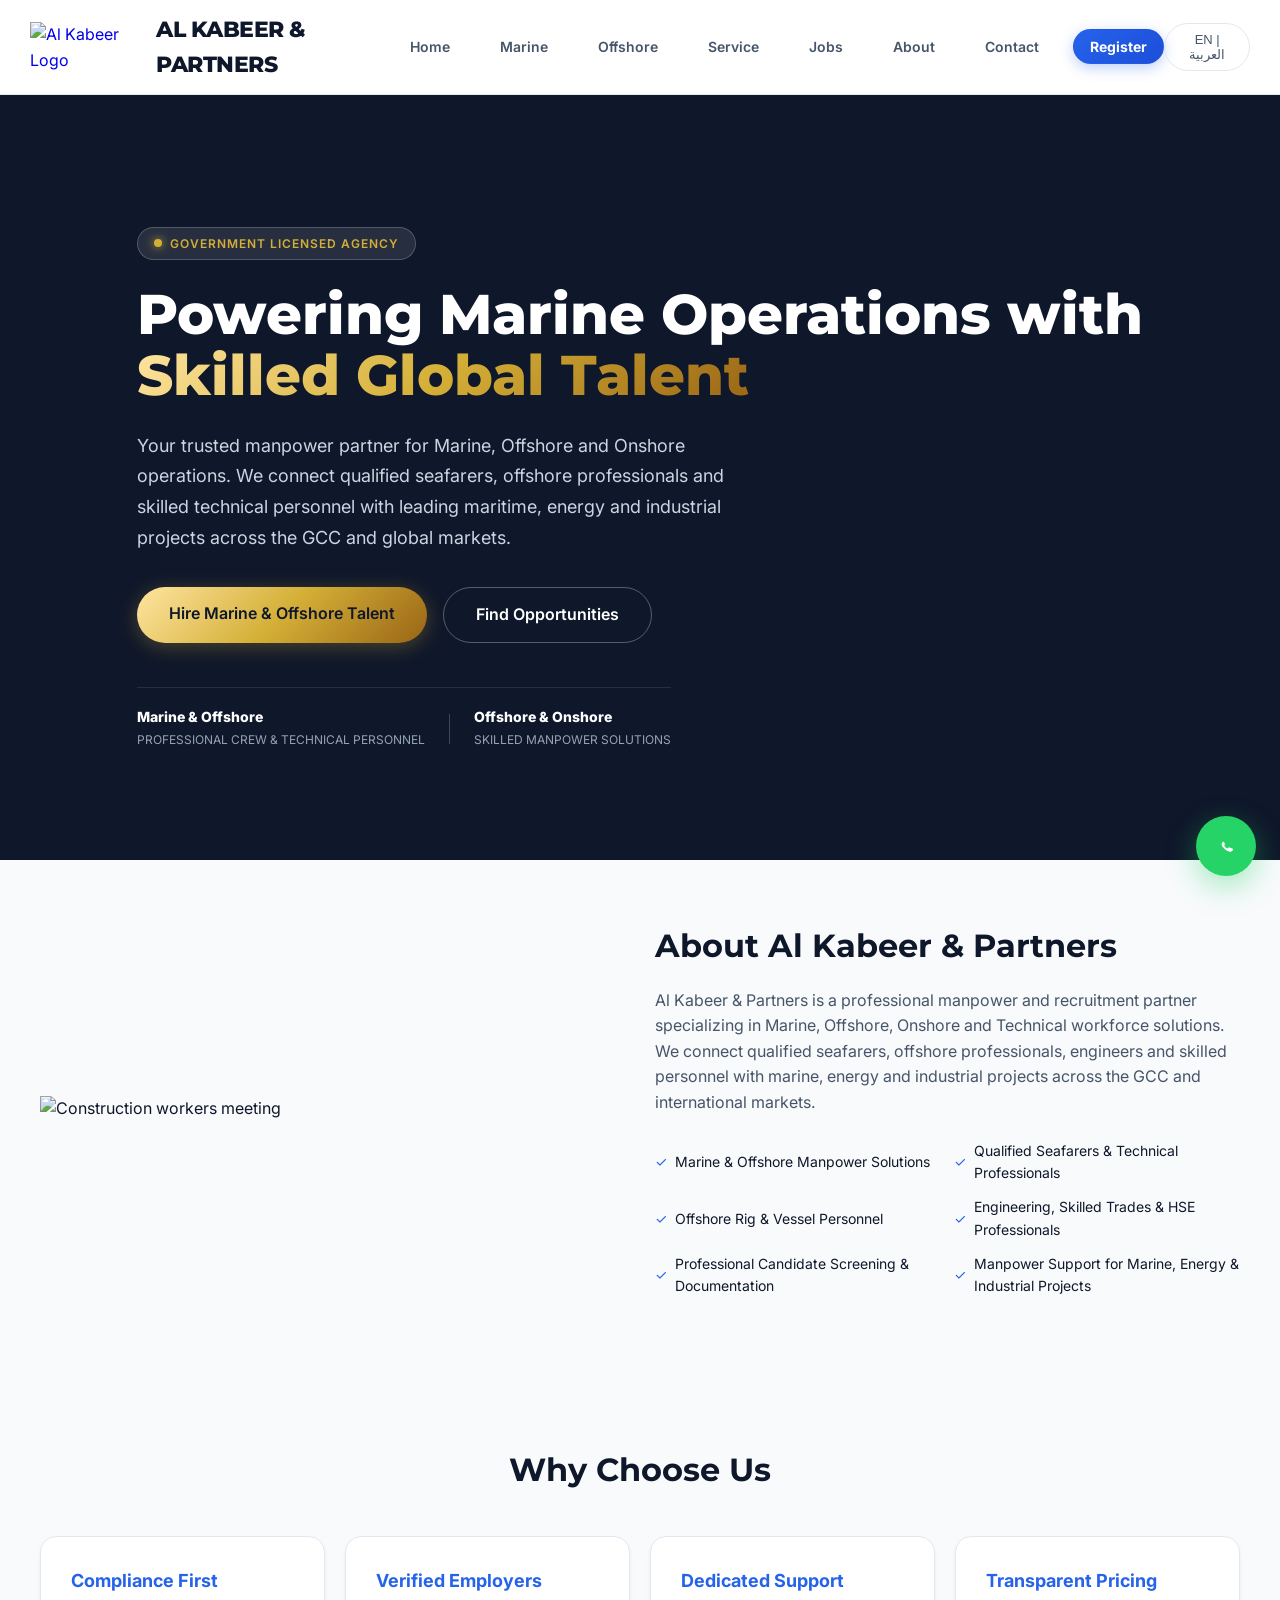
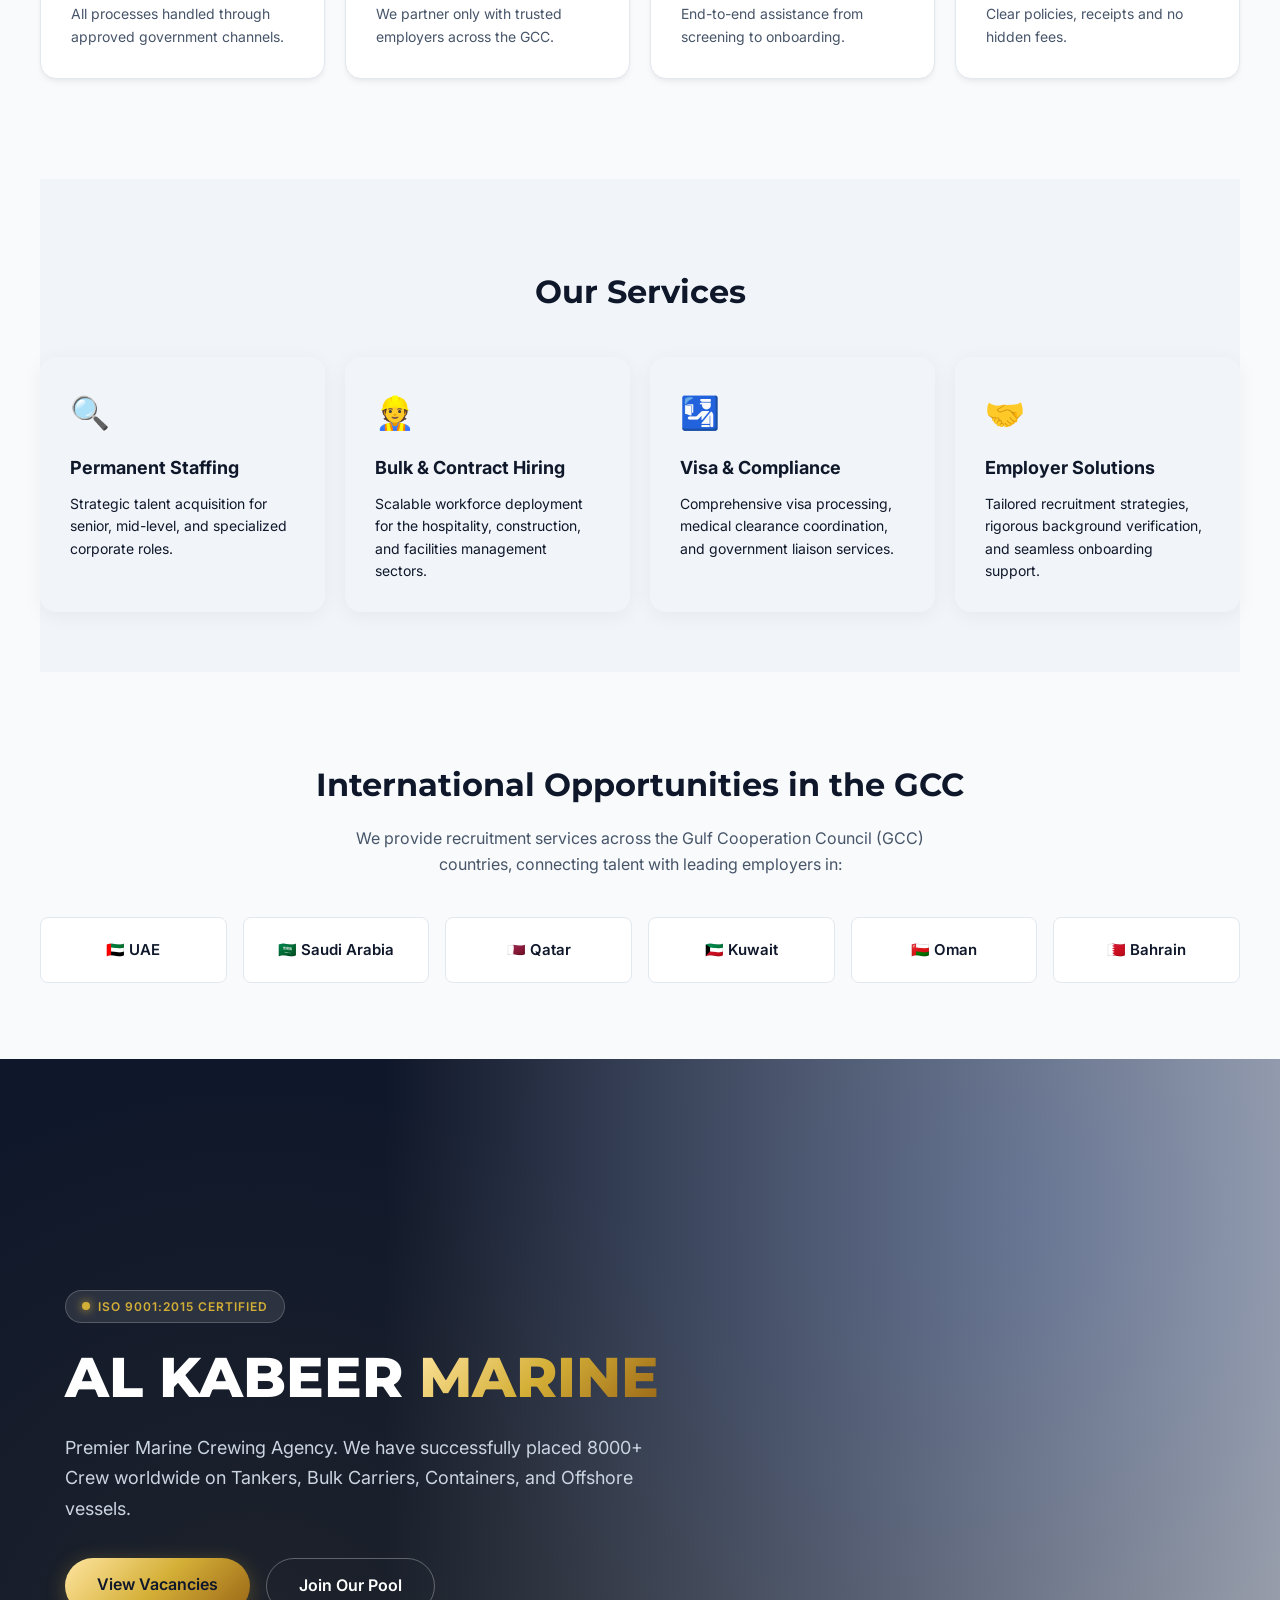
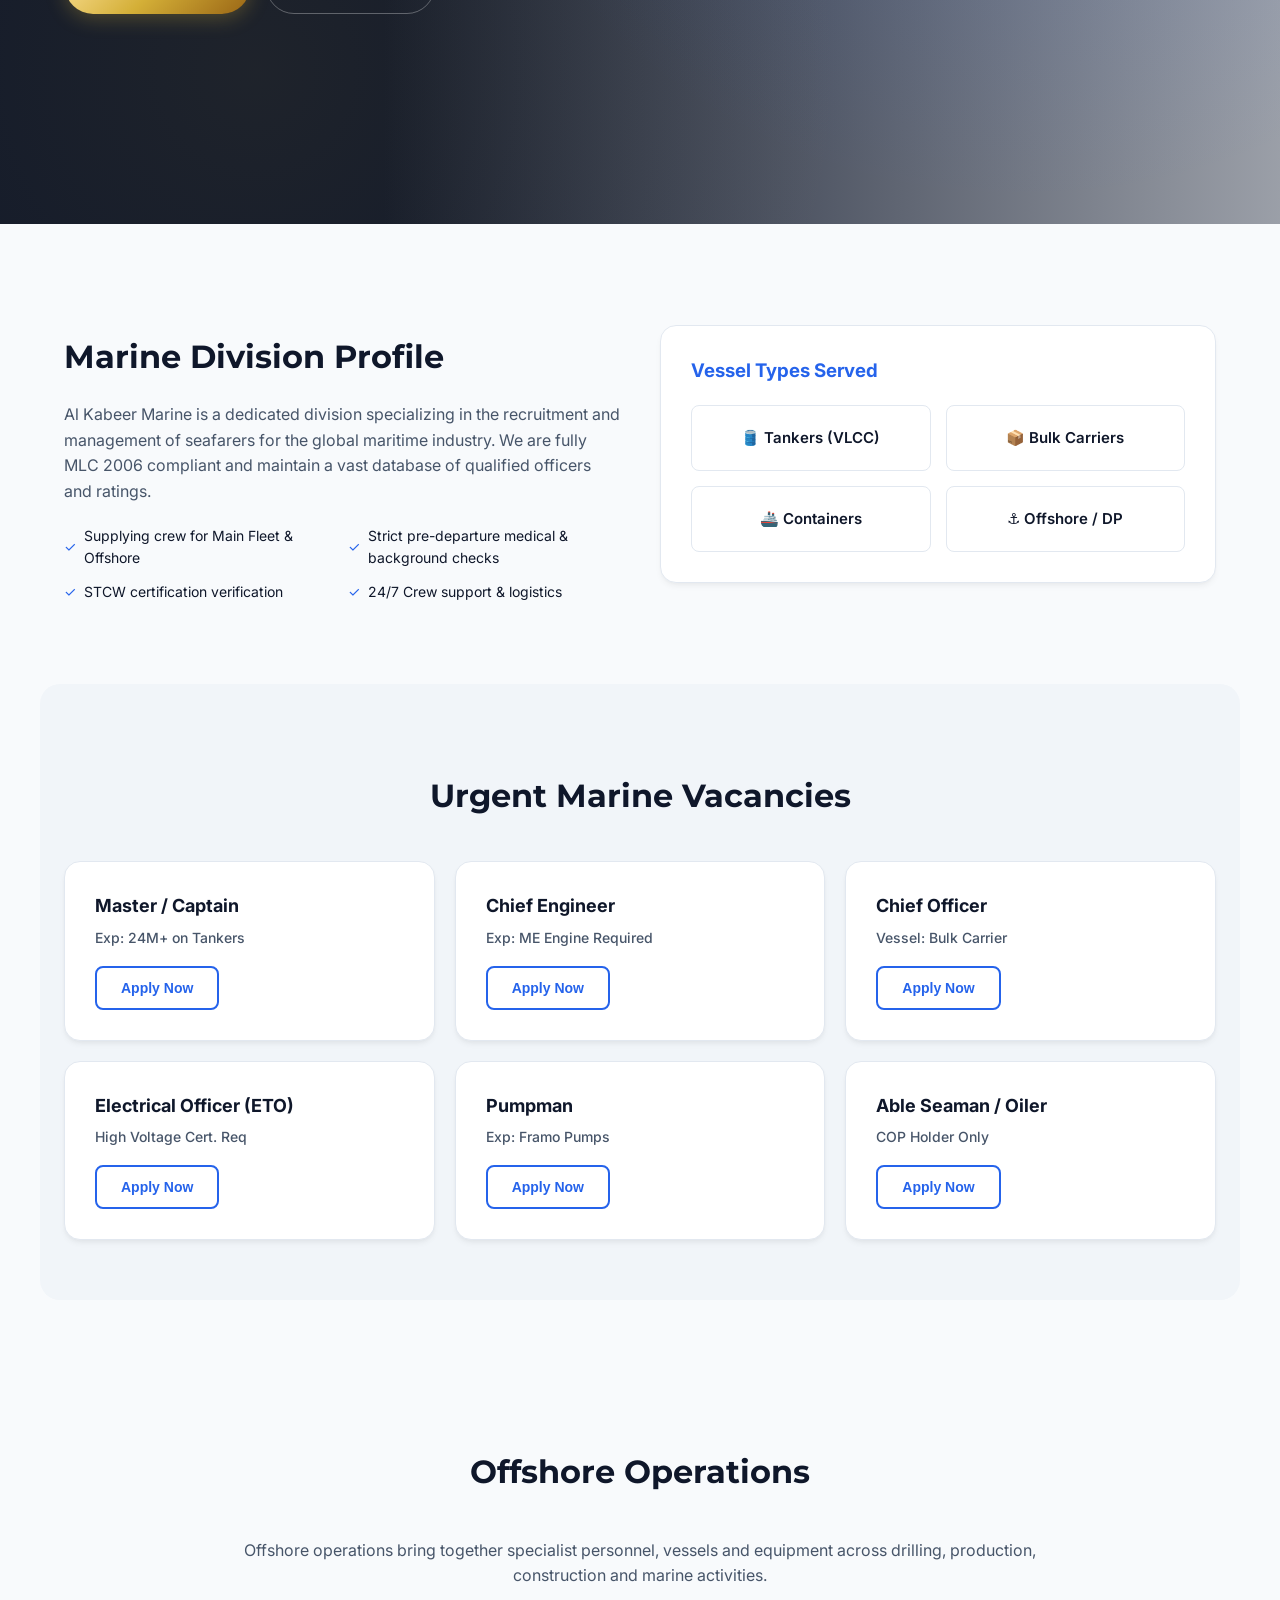
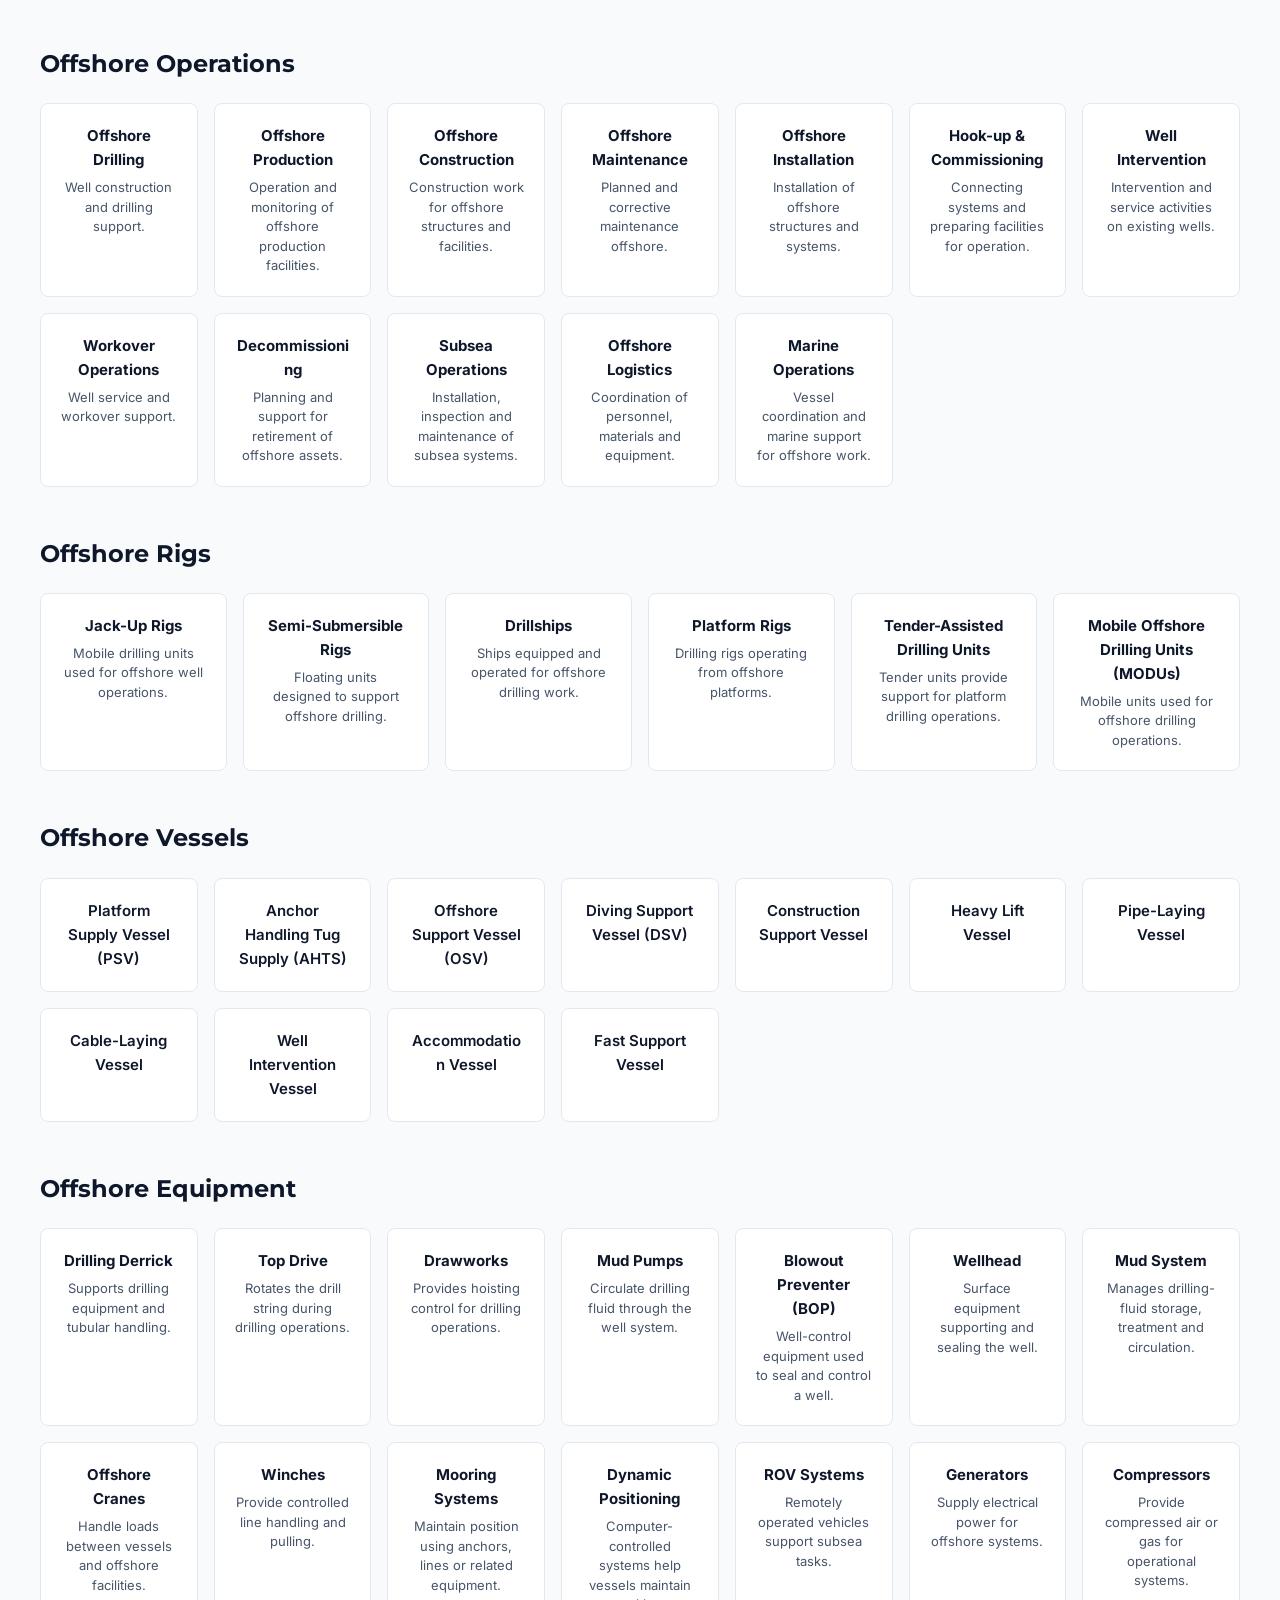
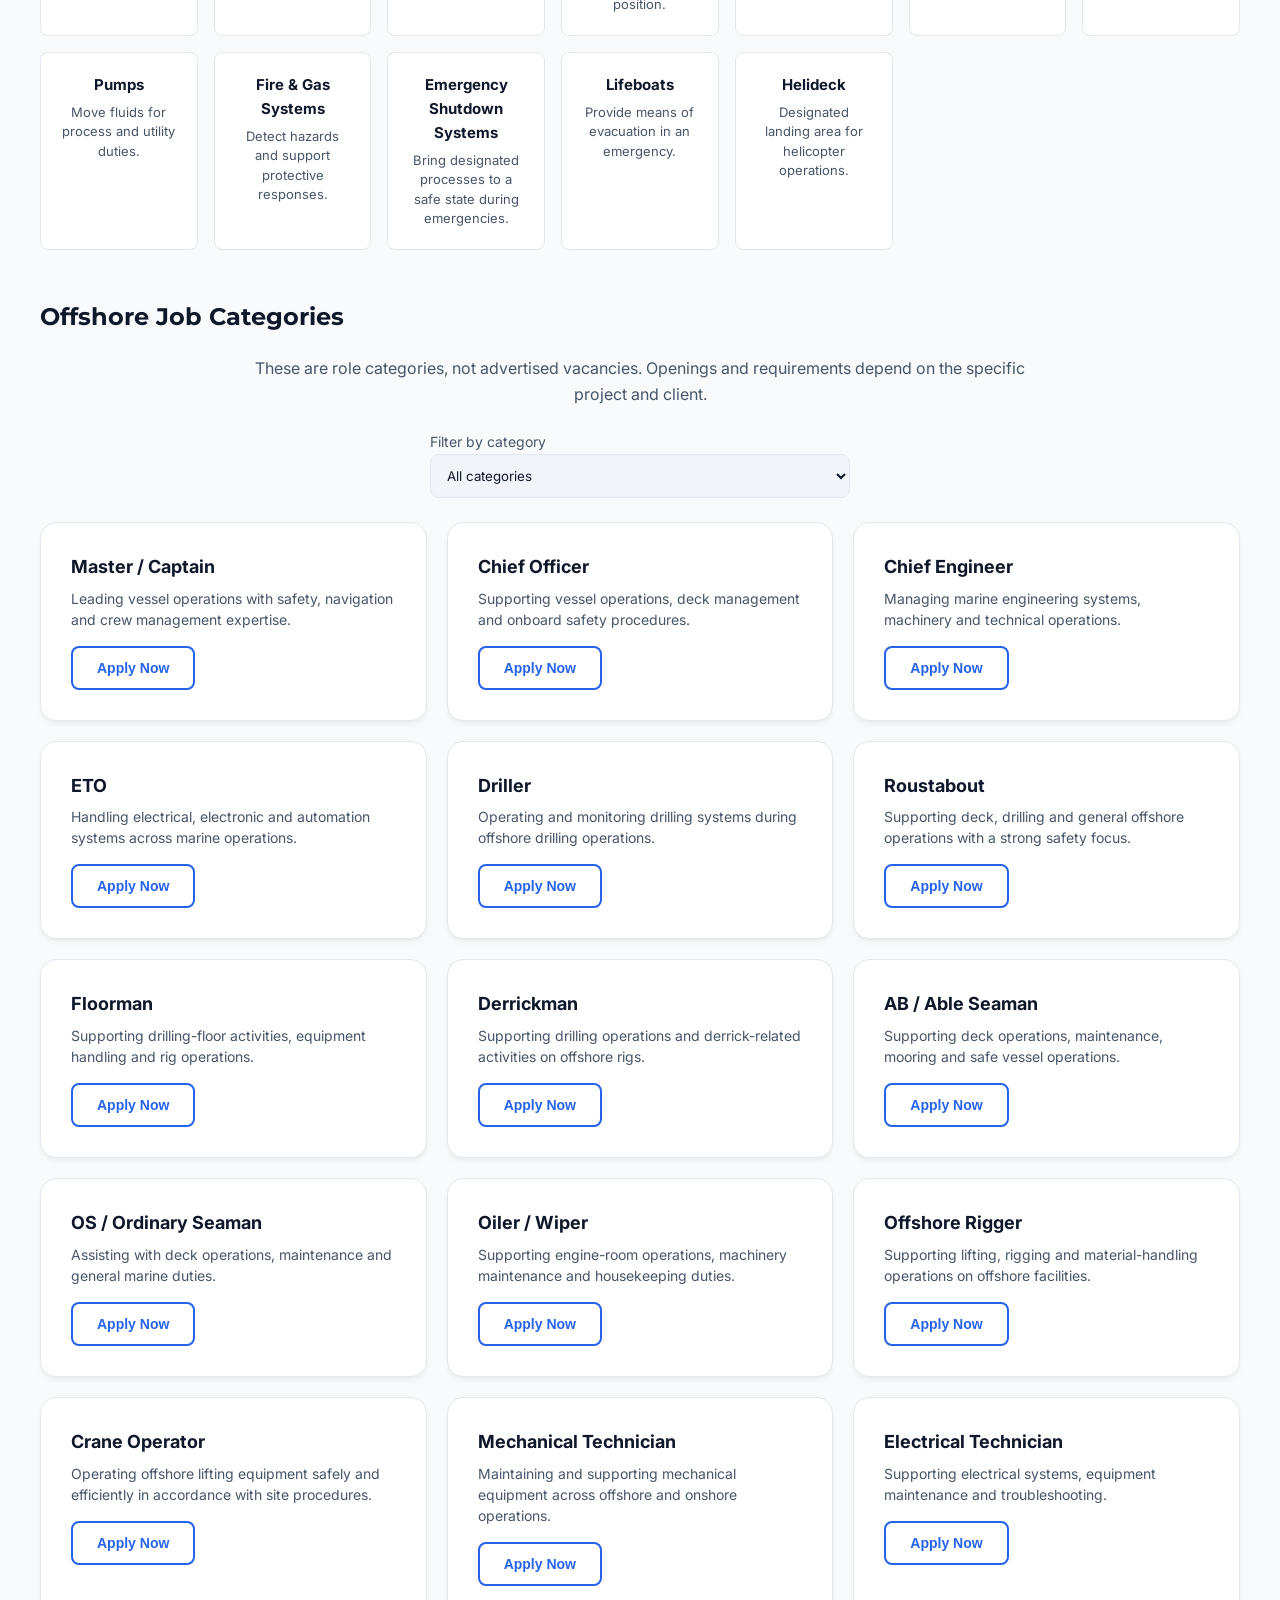
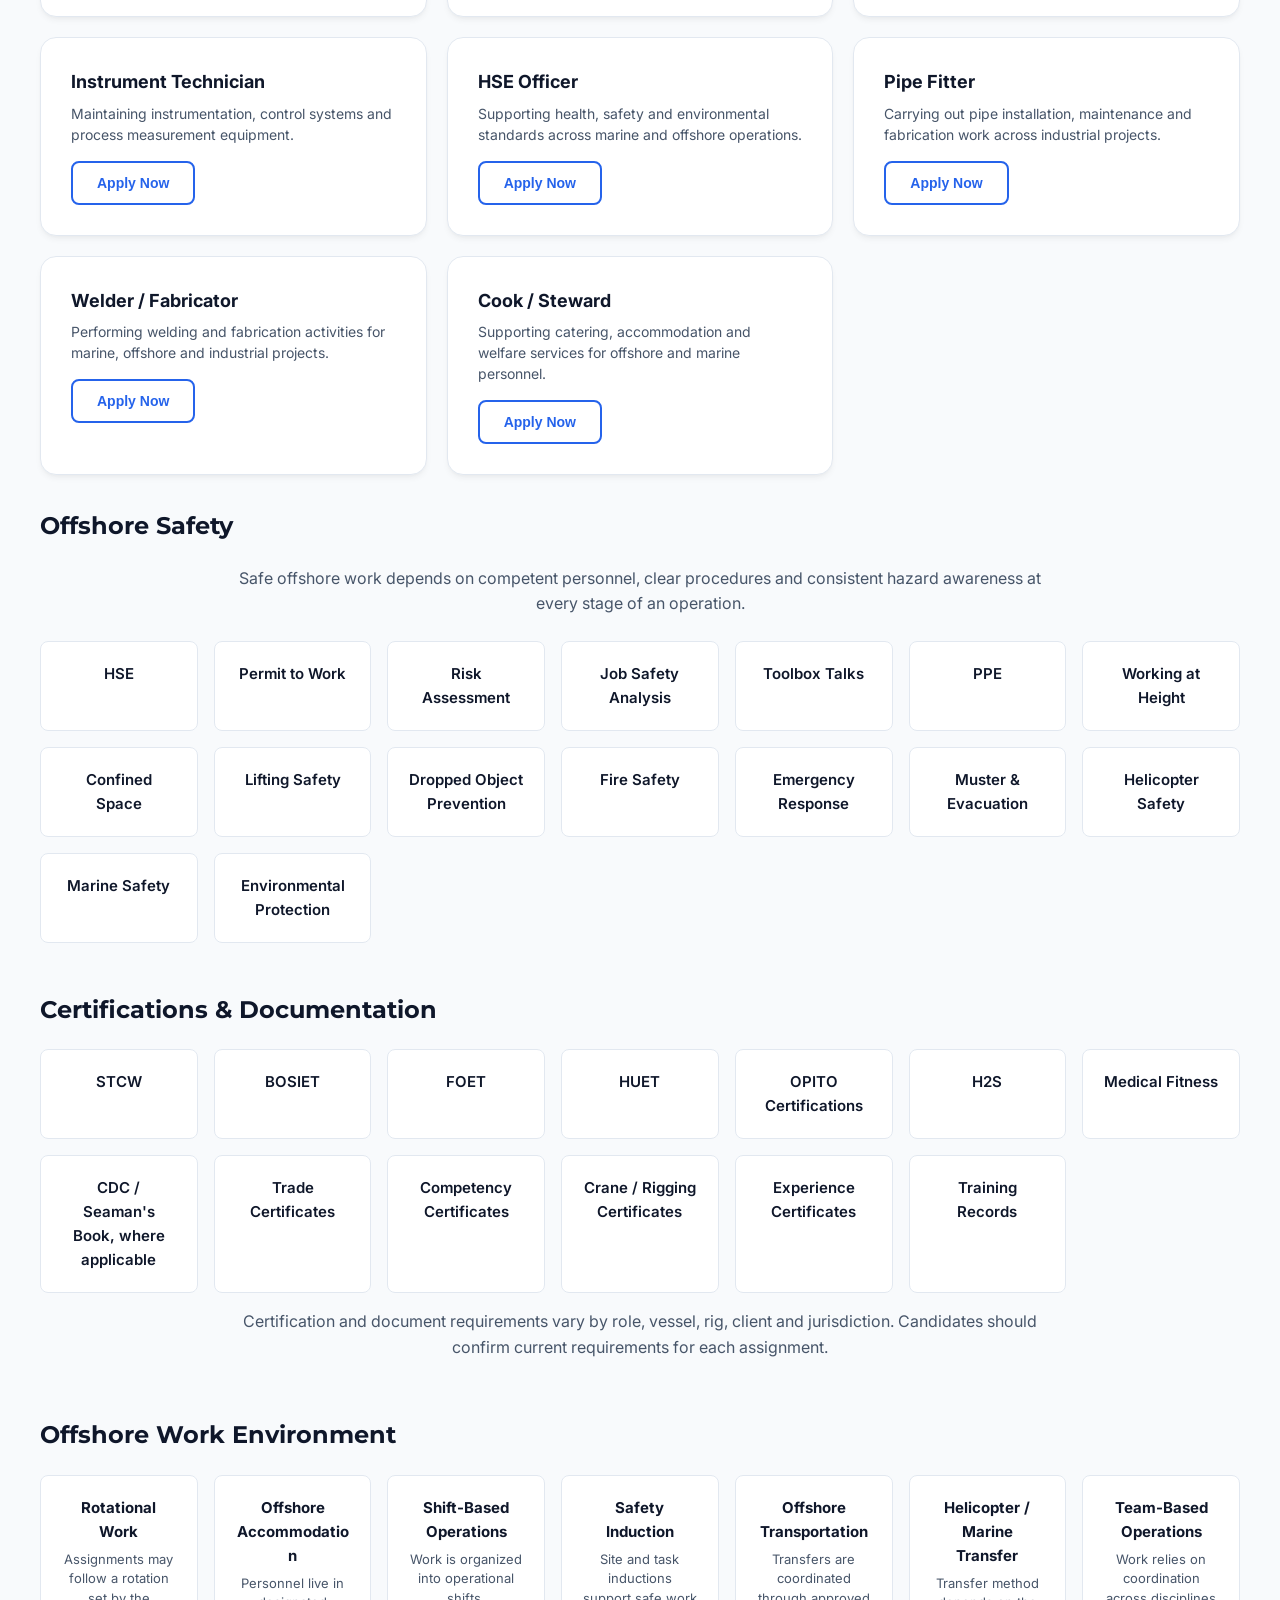
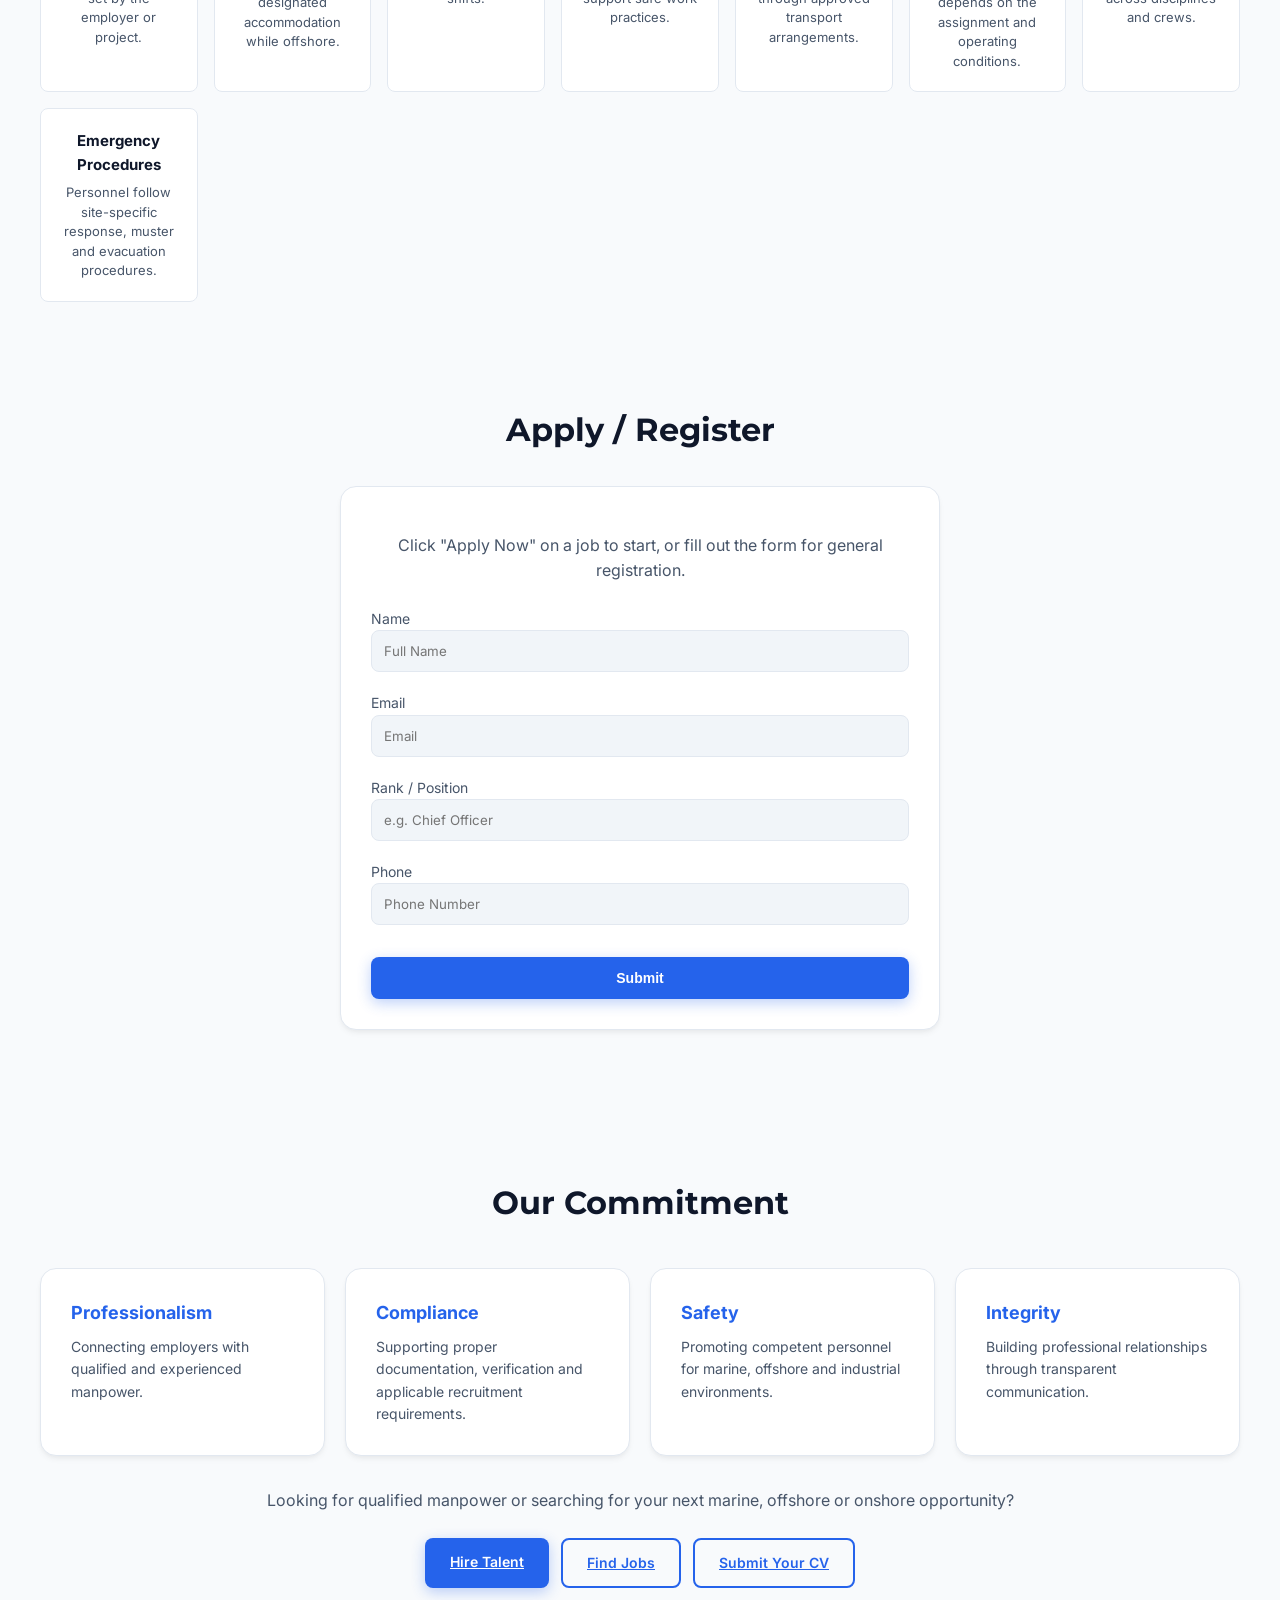
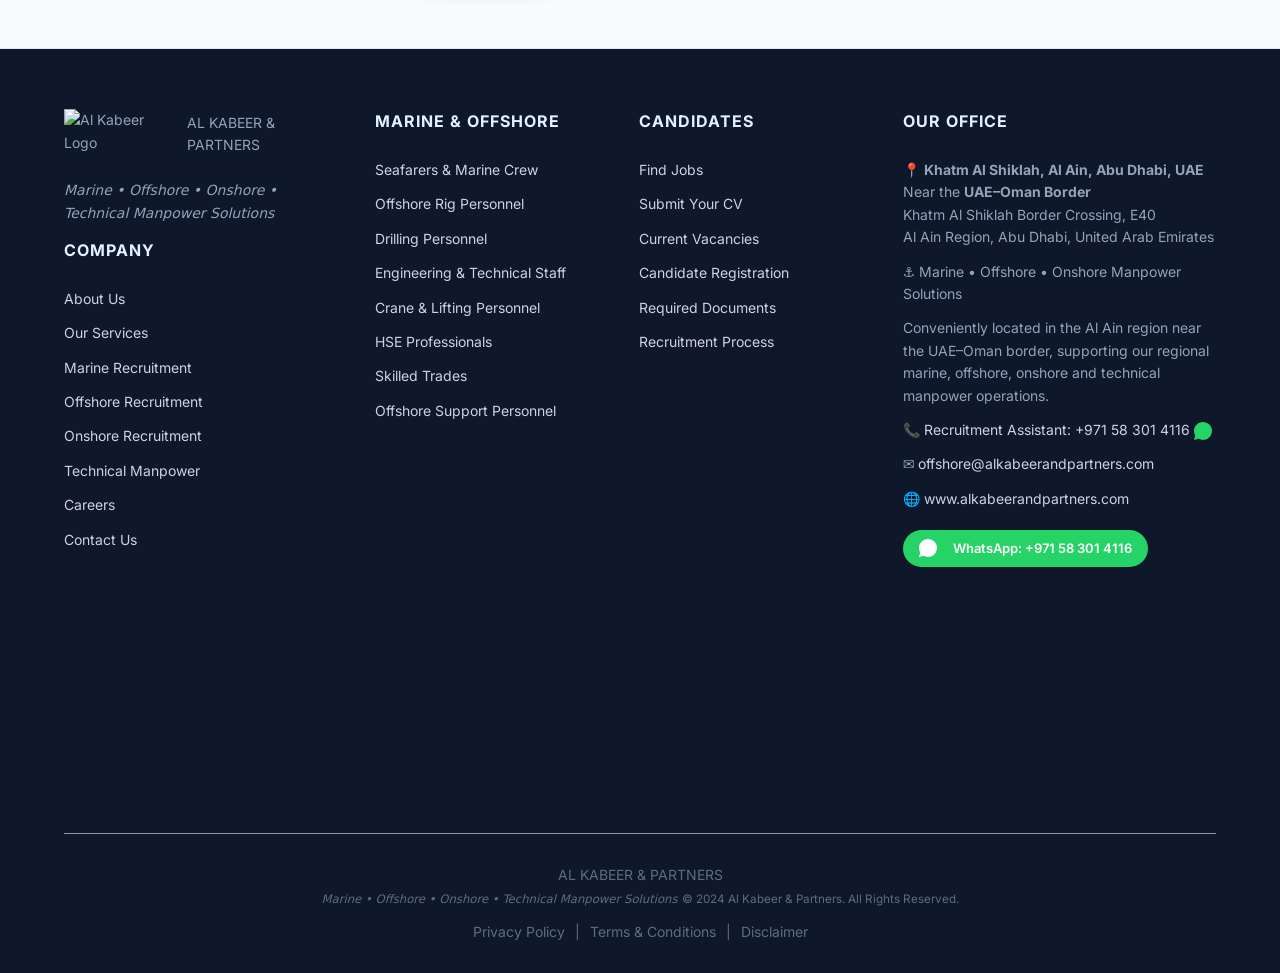
==== commit 6badd9dd: "Add files via upload" ====
--- a/index.html
+++ b/index.html
@@ -3,10 +3,10 @@
 <head>
   <meta charset="utf-8">
   <meta name="viewport" content="width=device-width,initial-scale=1">
-  <meta name="description" content="AL KABEER & PARTNERS — Government-approved international recruitment & manpower consultancy for GCC countries.">
+  <meta name="description" content="AL KABEER & PARTNERS provides marine, offshore, onshore and technical manpower solutions, connecting qualified seafarers and skilled professionals with projects across the GCC and international markets.">
   <meta name="robots" content="index,follow">
   <link rel="canonical" href="https://alkabeerandpartners.com/">
-  <title>AL KABEER & PARTNERS — Consulting Group</title>
+  <title>AL KABEER &amp; PARTNERS | Marine &amp; Offshore Manpower</title>
   <link rel="preconnect" href="https://fonts.gstatic.com" crossorigin>
   <link href="https://fonts.googleapis.com/css2?family=Montserrat:wght@600;700;800&family=Inter:wght@300;400;600&display=swap" rel="stylesheet">
   <link href="https://fonts.googleapis.com/css2?family=Tajawal:wght@400;500;700;800&display=swap" rel="stylesheet">
@@ -1157,9 +1157,8 @@
             <li><span class="icon">📍</span> <strong>Khatm Al Shiklah, Al Ain, Abu Dhabi, UAE</strong><br>Near the <strong>UAE–Oman Border</strong><br>Khatm Al Shiklah Border Crossing, E40<br>Al Ain Region, Abu Dhabi, United Arab Emirates</li>
             <li><span class="icon">⚓</span> Marine • Offshore • Onshore Manpower Solutions</li>
             <li>Conveniently located in the Al Ain region near the UAE–Oman border, supporting our regional marine, offshore, onshore and technical manpower operations.</li>
-            <li><span class="icon">📞</span> <a href="tel:+971543474662">+971 54 347 4662</a></li>
             <li><span class="icon">📞</span> <a href="tel:+971583014116">Recruitment Assistant: +971 58 301 4116</a> <a href="https://wa.me/971583014116" target="_blank" rel="noopener noreferrer" aria-label="WhatsApp Recruitment Assistant" title="WhatsApp Recruitment Assistant"><svg width="18" height="18" viewBox="0 0 24 24" aria-hidden="true" style="vertical-align:middle; fill:#25D366"><path d="M20.52 3.48A11.94 11.94 0 0012 0C5.373 0 .012 5.36 0 12c0 2.12.552 4.19 1.6 6.02L0 24l6.24-1.64A12 12 0 0024 12c0-3.2-1.25-6.19-3.48-8.52zM17.1 14.2c-.25-.12-1.47-.72-1.7-.8-.23-.07-.4-.12-.57.12-.17.25-.66.8-.82.96-.15.16-.3.18-.55.06-.25-.12-1.05-.39-2-1.23-.74-.66-1.24-1.48-1.39-1.72-.15-.25-.02-.38.11-.5.11-.11.25-.3.37-.45.12-.15.16-.25.25-.42.09-.17.05-.31-.03-.42-.08-.11-.57-1.37-.78-1.87-.2-.49-.41-.42-.57-.42-.15 0-.33-.02-.51-.02-.18 0-.47.07-.72.34-.25.27-.95.93-.95 2.28 0 1.34.98 2.64 1.12 2.82.14.17 1.93 2.98 4.68 4.18 3 1.34 3.46 1.14 4.08 1.07.62-.07 1.97-.8 2.25-1.57.28-.77.28-1.43.2-1.57-.08-.14-.28-.22-.57-.35z"/></svg></a></li>
-            <li><span class="icon">✉️</span> <a href="mailto:alkabeerrequirement@gmail.com">alkabeerrequirement@gmail.com</a></li>
+            <li><span class="icon">✉️</span> <a href="mailto:offshore@alkabeerandpartners.com">offshore@alkabeerandpartners.com</a></li>
             <li><span class="icon">🌐</span> <a href="http://www.alkabeerandpartners.com/" target="_blank" rel="noopener noreferrer">www.alkabeerandpartners.com</a></li>
             <li>
               <a href="https://wa.me/971583014116" class="whatsapp-btn-glow" target="_blank" rel="noopener noreferrer">
